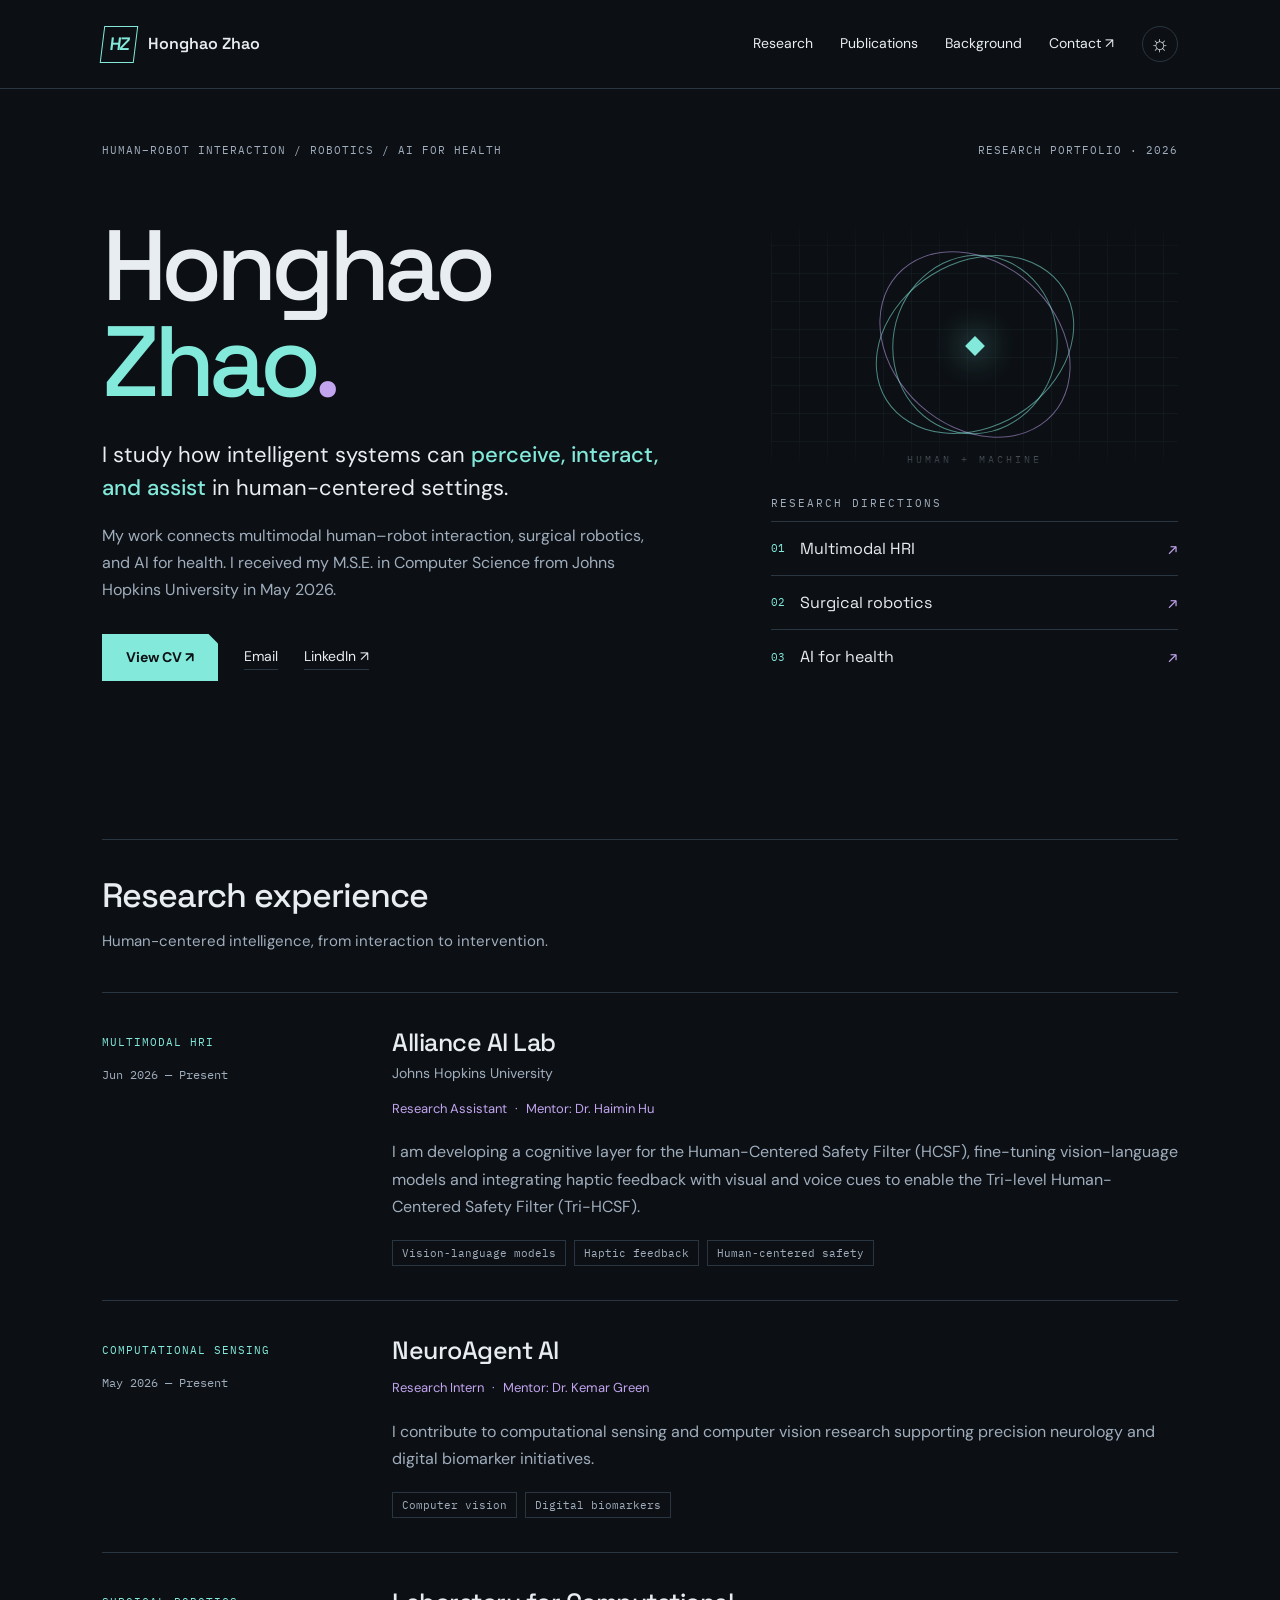
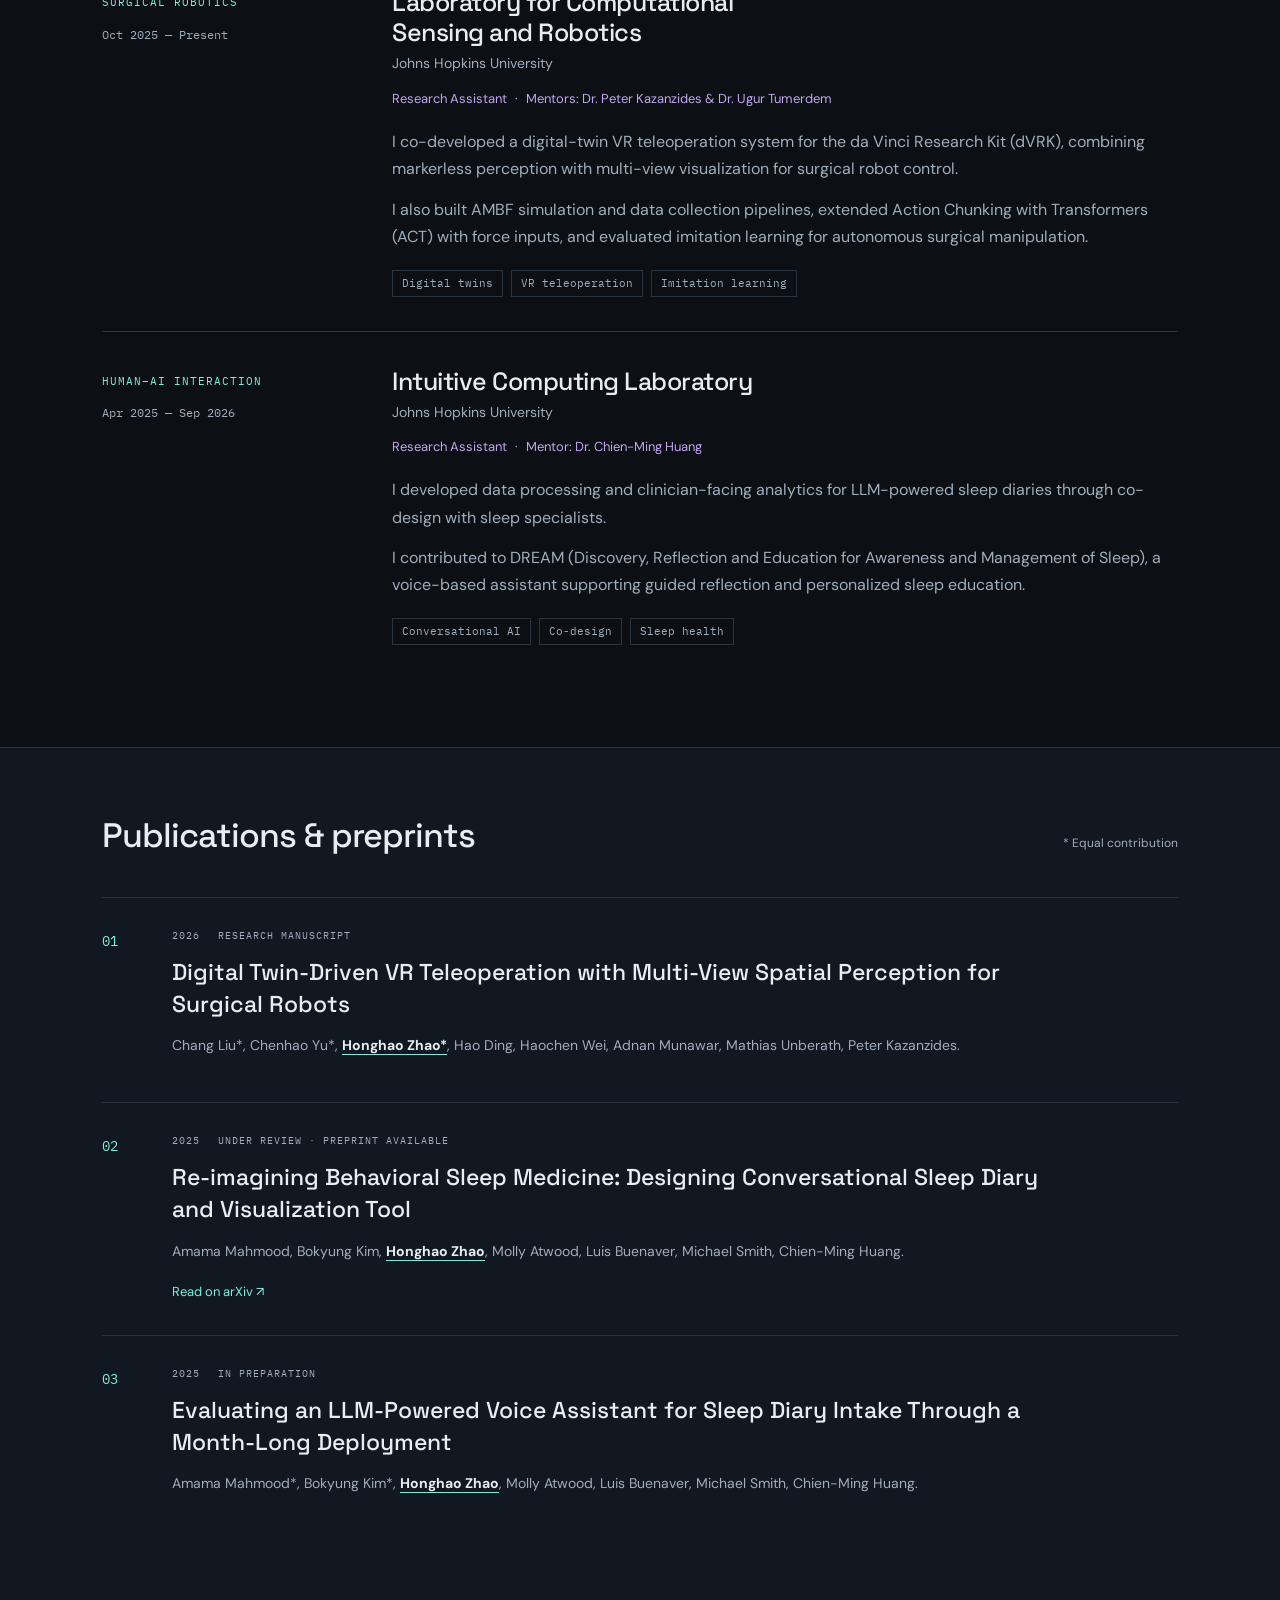
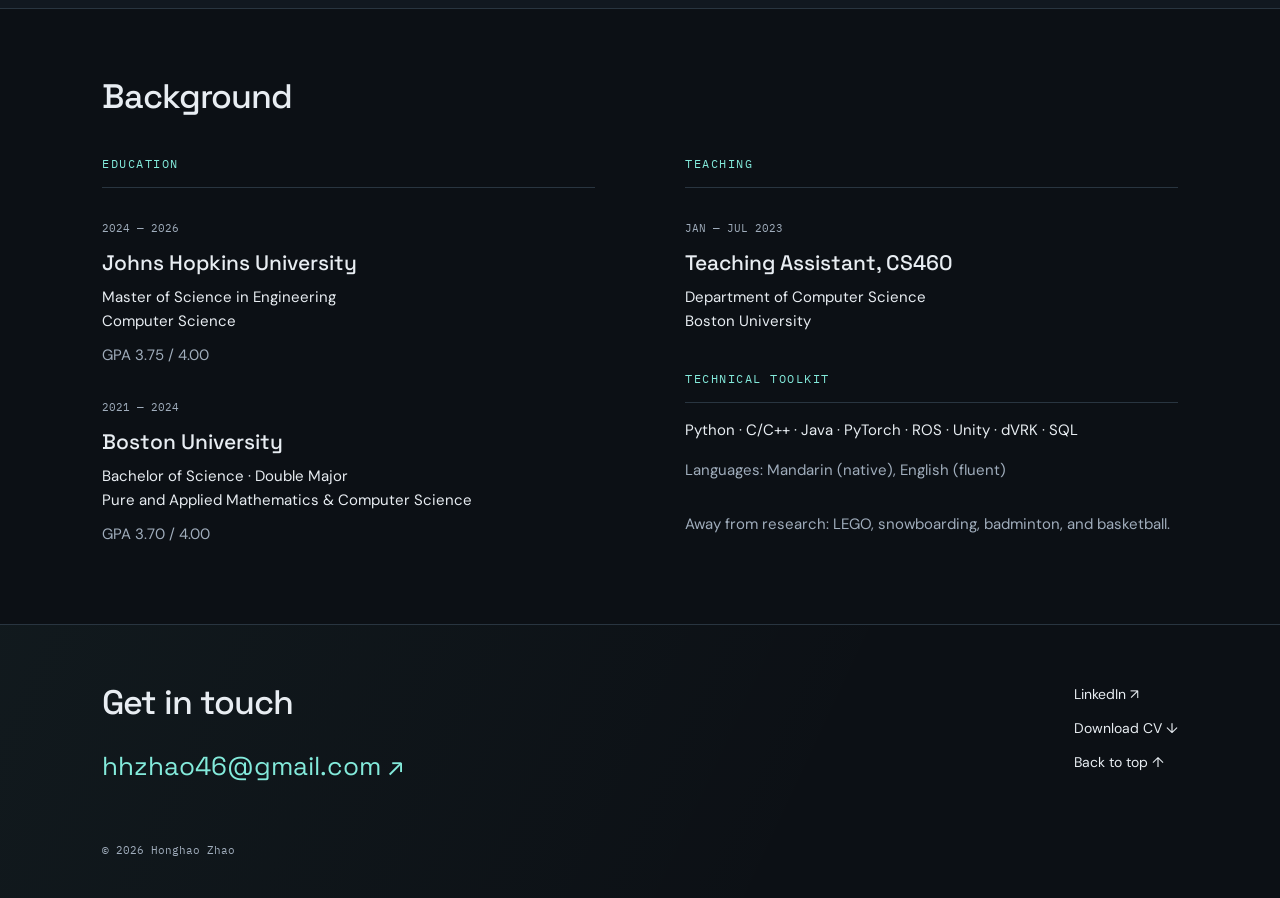
==== index.html @ 19f5a6a3 "Publish Honghao Zhao research website" ====
<!doctype html>
<html lang="en" data-theme="dark">
<head>
<meta charset="utf-8"><meta name="viewport" content="width=device-width,initial-scale=1">
<title>Honghao Zhao | Human–Robot Interaction & Robotics</title>
<meta name="description" content="Honghao Zhao's research in multimodal human–robot interaction, surgical robotics, computational sensing, and AI for health.">
<link rel="icon" type="image/svg+xml" href="data:image/svg+xml,%3Csvg xmlns='http://www.w3.org/2000/svg' viewBox='0 0 40 40'%3E%3Crect width='40' height='40' rx='8' fill='%231d3fd1'/%3E%3Ctext x='20' y='27' text-anchor='middle' font-family='Georgia' font-size='25' fill='white'%3EH%3C/text%3E%3C/svg%3E">
<link rel="stylesheet" href="theme.css">
</head>
<body>
<a class="skip" href="#main">Skip to content</a>
<header><div class="nav wrap"><a class="brand" href="#home" aria-label="Honghao Zhao home"><span class="brand-mark">HZ</span> Honghao Zhao</a><nav aria-label="Main navigation"><a href="#research">Research</a><a href="#publications">Publications</a><a href="#background">Background</a><a href="mailto:hhzhao46@gmail.com">Contact <span aria-hidden="true">↗</span></a></nav><button id="theme-toggle" aria-label="Switch to light mode" title="Switch to light mode">☼</button></div></header>
<main id="main">
<section class="hero wrap" id="home">
<div class="hero-top"><p class="eyebrow">HUMAN–ROBOT INTERACTION / ROBOTICS / AI FOR HEALTH</p><span class="edition">RESEARCH PORTFOLIO · 2026</span></div>
<div class="hero-grid"><div><h1>Honghao<span class="surname">Zhao<span class="name-dot">.</span></span></h1><p class="intro">I study how intelligent systems can <strong>perceive, interact, and assist</strong> in human-centered settings.</p><p class="bio">My work connects multimodal human–robot interaction, surgical robotics, and AI for health. I received my M.S.E. in Computer Science from Johns Hopkins University in May 2026.</p><div class="actions"><a class="button" href="Honghao-Zhao-CV.pdf" target="_blank" rel="noopener">View CV <span aria-hidden="true">↗</span></a><a class="text-link" href="mailto:hhzhao46@gmail.com">Email</a><a class="text-link" href="https://www.linkedin.com/in/honghao-zhao-b22113363" target="_blank" rel="noopener">LinkedIn <span aria-hidden="true">↗</span></a></div></div>
<aside class="focus-panel" aria-label="Research directions"><div class="orbit-art" aria-hidden="true"><div class="orbit orbit-one"></div><div class="orbit orbit-two"></div><div class="orbit orbit-three"></div><span class="orbit-core"></span><span class="orbit-label">HUMAN + MACHINE</span></div><p class="focus-label">RESEARCH DIRECTIONS</p><a href="#alliance"><span>01</span>Multimodal HRI <b>↗</b></a><a href="#lcsr"><span>02</span>Surgical robotics <b>↗</b></a><a href="#health"><span>03</span>AI for health <b>↗</b></a></aside></div>

</section>
<section class="section research wrap" id="research"><div class="section-heading"><h2>Research experience</h2><p class="section-comment">Human-centered intelligence, from interaction to intervention.</p></div>
<article class="research-row" id="alliance"><div class="meta"><span class="field">MULTIMODAL HRI</span><p>Jun 2026 — Present</p></div><div class="research-body"><h3>Alliance AI Lab</h3><p class="affiliation">Johns Hopkins University</p><p class="role">Research Assistant <span>·</span> Mentor: Dr. Haimin Hu</p><p>I am developing a cognitive layer for the Human-Centered Safety Filter (HCSF), fine-tuning vision-language models and integrating haptic feedback with visual and voice cues to enable the Tri-level Human-Centered Safety Filter (Tri-HCSF).</p><div class="tags"><span>Vision-language models</span><span>Haptic feedback</span><span>Human-centered safety</span></div></div></article>
<article class="research-row" id="health"><div class="meta"><span class="field">COMPUTATIONAL SENSING</span><p>May 2026 — Present</p></div><div class="research-body"><h3>NeuroAgent AI</h3><p class="role">Research Intern <span>·</span> Mentor: Dr. Kemar Green</p><p>I contribute to computational sensing and computer vision research supporting precision neurology and digital biomarker initiatives.</p><div class="tags"><span>Computer vision</span><span>Digital biomarkers</span></div></div></article>
<article class="research-row" id="lcsr"><div class="meta"><span class="field">SURGICAL ROBOTICS</span><p>Oct 2025 — Present</p></div><div class="research-body"><h3>Laboratory for Computational<br class="desktop"> Sensing and Robotics</h3><p class="affiliation">Johns Hopkins University</p><p class="role">Research Assistant <span>·</span> Mentors: Dr. Peter Kazanzides & Dr. Ugur Tumerdem</p><p>I co-developed a digital-twin VR teleoperation system for the da Vinci Research Kit (dVRK), combining markerless perception with multi-view visualization for surgical robot control.</p><p>I also built AMBF simulation and data collection pipelines, extended Action Chunking with Transformers (ACT) with force inputs, and evaluated imitation learning for autonomous surgical manipulation.</p><div class="tags"><span>Digital twins</span><span>VR teleoperation</span><span>Imitation learning</span></div></div></article>
<article class="research-row"><div class="meta"><span class="field">HUMAN–AI INTERACTION</span><p>Apr 2025 — Sep 2026</p></div><div class="research-body"><h3>Intuitive Computing Laboratory</h3><p class="affiliation">Johns Hopkins University</p><p class="role">Research Assistant <span>·</span> Mentor: Dr. Chien-Ming Huang</p><p>I developed data processing and clinician-facing analytics for LLM-powered sleep diaries through co-design with sleep specialists.</p><p>I contributed to DREAM (Discovery, Reflection and Education for Awareness and Management of Sleep), a voice-based assistant supporting guided reflection and personalized sleep education.</p><div class="tags"><span>Conversational AI</span><span>Co-design</span><span>Sleep health</span></div></div></article>
</section>
<section class="publications-band" id="publications"><div class="wrap section"><div class="pub-heading"><div><h2>Publications & preprints</h2></div><p class="equal">* Equal contribution</p></div>
<article class="paper"><span class="paper-no">01</span><div><div class="paper-meta"><span>2026</span><span>RESEARCH MANUSCRIPT</span></div><h3>Digital Twin-Driven VR Teleoperation with Multi-View Spatial Perception for Surgical Robots</h3><p>Chang Liu*, Chenhao Yu*, <strong>Honghao Zhao*</strong>, Hao Ding, Haochen Wei, Adnan Munawar, Mathias Unberath, Peter Kazanzides.</p></div></article>
<article class="paper"><span class="paper-no">02</span><div><div class="paper-meta"><span>2025</span><span>UNDER REVIEW · PREPRINT AVAILABLE</span></div><h3>Re-imagining Behavioral Sleep Medicine: Designing Conversational Sleep Diary and Visualization Tool</h3><p>Amama Mahmood, Bokyung Kim, <strong>Honghao Zhao</strong>, Molly Atwood, Luis Buenaver, Michael Smith, Chien-Ming Huang.</p><a class="paper-link" href="https://arxiv.org/abs/2509.15378" target="_blank" rel="noopener">Read on arXiv <span aria-hidden="true">↗</span></a></div></article>
<article class="paper"><span class="paper-no">03</span><div><div class="paper-meta"><span>2025</span><span>IN PREPARATION</span></div><h3>Evaluating an LLM-Powered Voice Assistant for Sleep Diary Intake Through a Month-Long Deployment</h3><p>Amama Mahmood*, Bokyung Kim*, <strong>Honghao Zhao</strong>, Molly Atwood, Luis Buenaver, Michael Smith, Chien-Ming Huang.</p></div></article>
</div></section>
<section class="wrap section background" id="background"><div><h2>Background</h2></div><div class="background-grid"><div><h3 class="small-heading">Education</h3><article class="education"><span class="date">2024 — 2026</span><h4>Johns Hopkins University</h4><p>Master of Science in Engineering<br>Computer Science</p><p class="muted">GPA 3.75 / 4.00</p></article><article class="education"><span class="date">2021 — 2024</span><h4>Boston University</h4><p>Bachelor of Science · Double Major<br>Pure and Applied Mathematics & Computer Science</p><p class="muted">GPA 3.70 / 4.00</p></article></div><div><h3 class="small-heading">Teaching</h3><article class="education"><span class="date">JAN — JUL 2023</span><h4>Teaching Assistant, CS460</h4><p>Department of Computer Science<br>Boston University</p></article><h3 class="small-heading skills-title">Technical toolkit</h3><p>Python · C/C++ · Java · PyTorch · ROS · Unity · dVRK · SQL</p><p class="muted">Languages: Mandarin (native), English (fluent)</p><p class="interests">Away from research: LEGO, snowboarding, badminton, and basketball.</p></div></div></section>
<footer><div class="wrap footer-inner"><div><h2>Get in touch</h2><a class="email" href="mailto:hhzhao46@gmail.com">hhzhao46@gmail.com <span aria-hidden="true">↗</span></a></div><div class="footer-links"><a href="https://www.linkedin.com/in/honghao-zhao-b22113363" target="_blank" rel="noopener">LinkedIn ↗</a><a href="Honghao-Zhao-CV.pdf" download>Download CV ↓</a><a href="#home">Back to top ↑</a></div><p class="copyright">© 2026 Honghao Zhao</p></div></footer>
</main>
<script src="app.js"></script></body></html>
---- theme.css ----
@import url('https://fonts.googleapis.com/css2?family=DM+Sans:wght@400;500;600;700&family=Space+Grotesk:wght@400;500;600&family=IBM+Plex+Mono:wght@400;500&display=swap');
:root{color-scheme:dark;--bg:#0c1015;--panel:#111820;--text:#e8edf2;--muted:#a0adbc;--line:#293540;--accent:#83eadb;--violet:#c2a4ef;--wash:rgba(131,234,219,.045)}html[data-theme=light]{color-scheme:light;--bg:#f4f6f6;--panel:#eaf0f0;--text:#172b35;--muted:#516573;--line:#c5d3d7;--accent:#006f63;--violet:#7950a6;--wash:rgba(0,111,99,.045)}*{box-sizing:border-box}html{scroll-behavior:smooth;scroll-padding-top:100px}body{margin:0;background:var(--bg);color:var(--text);font:16px/1.7 'DM Sans',sans-serif}a{color:inherit;text-decoration:none}a:hover{color:var(--accent)}a:focus-visible,button:focus-visible{outline:2px solid var(--accent);outline-offset:6px}::selection{background:var(--accent);color:var(--bg)}.wrap{max-width:1160px;margin:auto;padding-left:42px;padding-right:42px}.skip{position:absolute;top:-80px;left:20px;background:var(--panel);padding:10px;z-index:10}.skip:focus{top:10px}header{border-bottom:1px solid var(--line)}.nav{min-height:88px;display:flex;align-items:center;gap:28px}.brand{font-family:'Space Grotesk',sans-serif;font-weight:600;display:flex;align-items:center;gap:12px;white-space:nowrap}.brand-mark{border:1px solid var(--accent);color:var(--accent);padding:2px 7px;letter-spacing:-2px;font-size:18px;transform:skew(-7deg)}nav{display:flex;gap:27px;margin-left:auto;font-size:14px}#theme-toggle{background:none;border:1px solid var(--line);color:var(--text);border-radius:50%;width:36px;height:36px;font-size:22px;cursor:pointer;flex-shrink:0}.hero{padding-top:42px;padding-bottom:88px}.hero-top{display:flex;align-items:center;justify-content:space-between;gap:24px;font:11px/1.6 'IBM Plex Mono',monospace;letter-spacing:1px;color:var(--muted)}.eyebrow{max-width:430px}.edition{white-space:nowrap}.hero-grid{display:grid;grid-template-columns:1.45fr 1fr;gap:80px;align-items:center;margin-top:46px}h1,h2,h3,h4{font-family:'Space Grotesk',sans-serif;line-height:1.2;margin:0;font-weight:500}h1{font-size:clamp(66px,7.8vw,104px);letter-spacing:-6px;line-height:.96}.surname{display:block;color:var(--accent)}.name-dot{color:var(--violet)}.intro{font-size:22px;line-height:1.5;margin:28px 0 18px;max-width:570px}.intro strong{font-weight:500;color:var(--accent)}.bio{color:var(--muted);max-width:570px;margin:0}.actions{display:flex;align-items:center;gap:26px;margin-top:30px;font-size:14px}.button{background:var(--accent);color:var(--bg);font-weight:700;padding:12px 24px;clip-path:polygon(0 0,calc(100% - 10px) 0,100% 10px,100% 100%,0 100%)}.button:hover{background:var(--text);color:var(--bg)}.text-link{border-bottom:1px solid var(--line)}.focus-panel{min-width:0}.orbit-art{height:255px;position:relative;overflow:hidden;background:linear-gradient(var(--wash) 1px,transparent 1px),linear-gradient(90deg,var(--wash) 1px,transparent 1px);background-size:28px 28px;mask-image:linear-gradient(transparent,#000 15%,#000 85%,transparent)}.orbit{position:absolute;top:45px;left:calc(50% - 105px);width:210px;height:165px;border:1px solid var(--accent);border-radius:50%;opacity:.55}.orbit-one{transform:rotate(-32deg)}.orbit-two{transform:rotate(42deg);border-color:var(--violet)}.orbit-three{transform:rotate(100deg);width:180px;left:calc(50% - 90px)}.orbit-core{position:absolute;top:122px;left:calc(50% - 7px);width:14px;height:14px;background:var(--accent);box-shadow:0 0 32px var(--accent);transform:rotate(45deg)}.orbit-label{position:absolute;bottom:6px;left:0;right:0;text-align:center;font:10px 'IBM Plex Mono',monospace;letter-spacing:3px;color:var(--muted)}.focus-label{font:11px 'IBM Plex Mono',monospace;color:var(--muted);letter-spacing:2px;margin-top:24px}.focus-panel>a{display:flex;align-items:center;gap:15px;border-top:1px solid var(--line);padding:13px 0;font-family:'Space Grotesk',sans-serif}.focus-panel>a span{font:11px 'IBM Plex Mono',monospace;color:var(--accent)}.focus-panel>a b{margin-left:auto;font-weight:400;color:var(--violet)}.section{padding-top:68px;padding-bottom:68px}.section-heading{border-top:1px solid var(--line);padding-top:36px;margin-bottom:38px}h2{font-size:34px;letter-spacing:-1px}.section-comment{color:var(--muted);font-size:15px;margin-top:12px}.research-row{display:grid;grid-template-columns:235px 1fr;gap:55px;padding:34px 0;border-top:1px solid var(--line)}.meta{font:12px/1.7 'IBM Plex Mono',monospace;color:var(--muted);padding-top:5px}.field{color:var(--accent);font-size:11px;letter-spacing:1px}.meta p{margin-top:12px}.research-body h3{font-size:25px;letter-spacing:-.5px}.research-body p{margin:13px 0;color:var(--muted)}.research-body .affiliation{margin:5px 0;font-size:14px}.research-body .role{font-size:13px;color:var(--violet);margin:12px 0 18px}.role span{padding:0 5px}.tags{display:flex;flex-wrap:wrap;gap:8px;margin-top:20px}.tags span{font:11px/1.5 'IBM Plex Mono',monospace;padding:4px 9px;border:1px solid var(--line);color:var(--muted)}.publications-band{background:var(--panel);border-top:1px solid var(--line);border-bottom:1px solid var(--line)}.pub-heading{display:flex;align-items:baseline;justify-content:space-between;gap:25px;margin-bottom:32px}.equal{font-size:12px;color:var(--muted);white-space:nowrap}.paper{display:grid;grid-template-columns:45px 1fr;gap:25px;padding:30px 0;border-top:1px solid var(--line)}.paper-no{font:14px 'IBM Plex Mono',monospace;color:var(--accent);padding-top:4px}.paper-meta{display:flex;gap:18px;font:10px/1.6 'IBM Plex Mono',monospace;letter-spacing:1px;color:var(--muted);margin-bottom:12px}.paper h3{font-size:23px;max-width:890px;line-height:1.4}.paper p{font-size:14px;color:var(--muted);margin:14px 0}.paper strong{color:var(--text);font-weight:700;text-decoration:underline;text-decoration-color:var(--accent);text-underline-offset:4px}.paper-link{color:var(--accent);font-size:13px}.background-grid{display:grid;grid-template-columns:1fr 1fr;gap:90px;margin-top:38px}.small-heading{font:12px 'IBM Plex Mono',monospace;text-transform:uppercase;letter-spacing:1.5px;color:var(--accent);border-bottom:1px solid var(--line);padding-bottom:16px}.education{margin-top:25px}.date{font:11px 'IBM Plex Mono',monospace;color:var(--muted)}h4{font-size:21px;margin-top:10px}.education p{font-size:15px;line-height:1.6;margin:10px 0}.muted,.interests{color:var(--muted)}.skills-title{margin-top:38px}.background-grid>div>p{font-size:15px}.interests{margin-top:28px}footer{border-top:1px solid var(--line);background:linear-gradient(115deg,var(--wash),transparent 65%)}.footer-inner{padding-top:58px;padding-bottom:30px;display:grid;grid-template-columns:1fr auto;gap:30px}.email{display:inline-block;color:var(--accent);font-family:'Space Grotesk',sans-serif;font-size:26px;margin-top:20px}.footer-links{display:flex;flex-direction:column;gap:10px;font-size:14px}.copyright{grid-column:1/-1;font:11px 'IBM Plex Mono',monospace;color:var(--muted);margin-top:25px}
@media(max-width:850px){.wrap{padding-left:28px;padding-right:28px}.nav{gap:18px}nav{gap:18px}.brand{font-size:14px}.hero-grid{gap:35px}.edition{display:none}.research-row{grid-template-columns:180px 1fr;gap:30px}.background-grid{gap:40px}h1{letter-spacing:-4px}}
@media(max-width:620px){.wrap{padding-left:22px;padding-right:22px}.nav{flex-wrap:wrap;padding-top:19px;padding-bottom:16px;gap:15px}.brand{font-size:16px}nav{order:3;width:100%;margin:0;justify-content:space-between;gap:8px;font-size:13px}#theme-toggle{margin-left:auto}.hero{padding-top:22px;padding-bottom:45px}.hero-top{font-size:9px;letter-spacing:.6px}.hero-grid{grid-template-columns:1fr;margin-top:28px;gap:38px}h1{font-size:78px}.intro{font-size:20px}.bio{font-size:15px}.focus-panel{border-left:2px solid var(--violet);padding-left:20px}.orbit-art{display:none}.focus-label{margin-top:0}.section{padding-top:40px;padding-bottom:40px}h2{font-size:29px}.section-heading{padding-top:28px;margin-bottom:26px}.research-row{grid-template-columns:1fr;gap:10px;padding:27px 0}.meta{display:flex;flex-wrap:wrap;gap:8px 18px;align-items:center}.meta p{margin:0;font-size:11px}.research-body h3{font-size:23px}.desktop{display:none}.research-body .role{font-size:12px}.pub-heading{display:block;margin-bottom:22px}.equal{margin-bottom:0}.paper{grid-template-columns:25px 1fr;gap:12px}.paper-meta{font-size:9px;gap:10px;flex-wrap:wrap}.paper h3{font-size:20px}.background-grid{grid-template-columns:1fr;gap:35px}.footer-inner{grid-template-columns:1fr;padding-top:38px}.email{font-size:23px}.footer-links{flex-direction:row;flex-wrap:wrap;gap:20px}.copyright{margin-top:0}.actions{gap:22px}}
@media(prefers-reduced-motion:reduce){html{scroll-behavior:auto}}
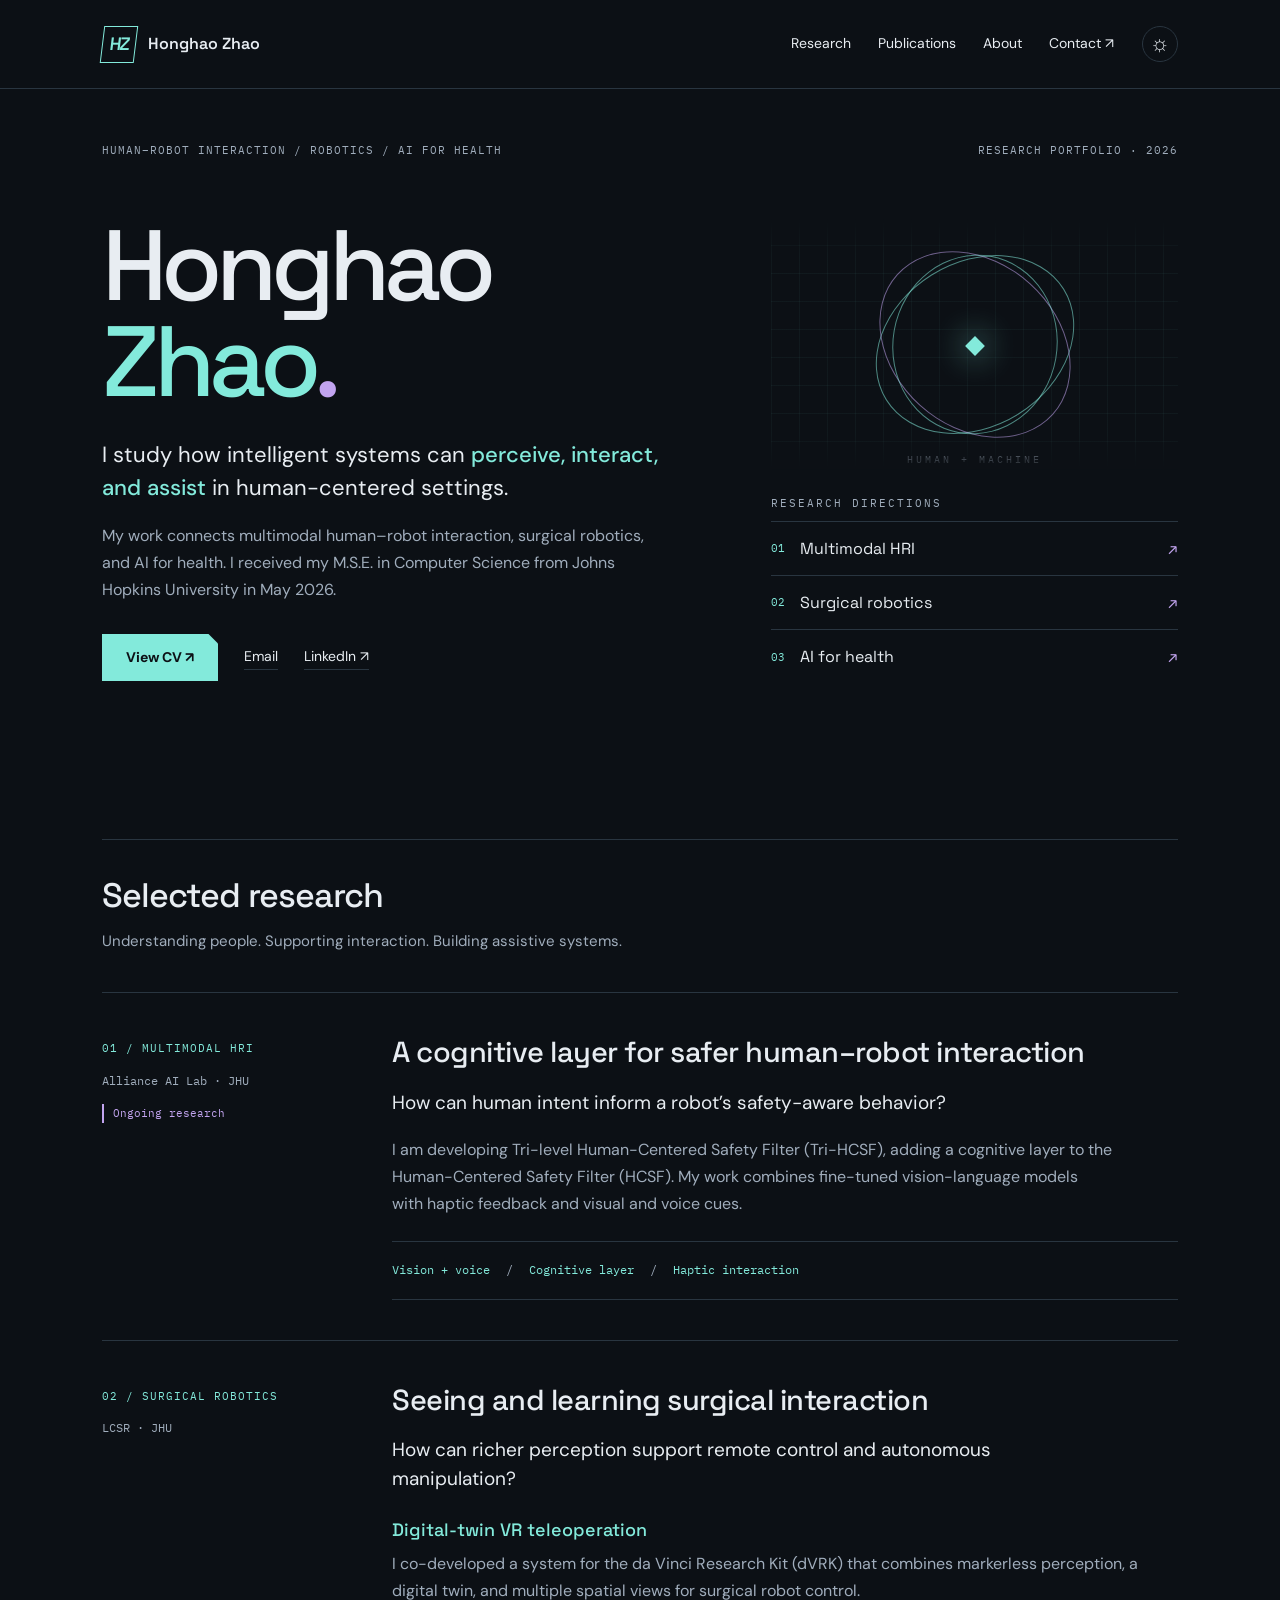
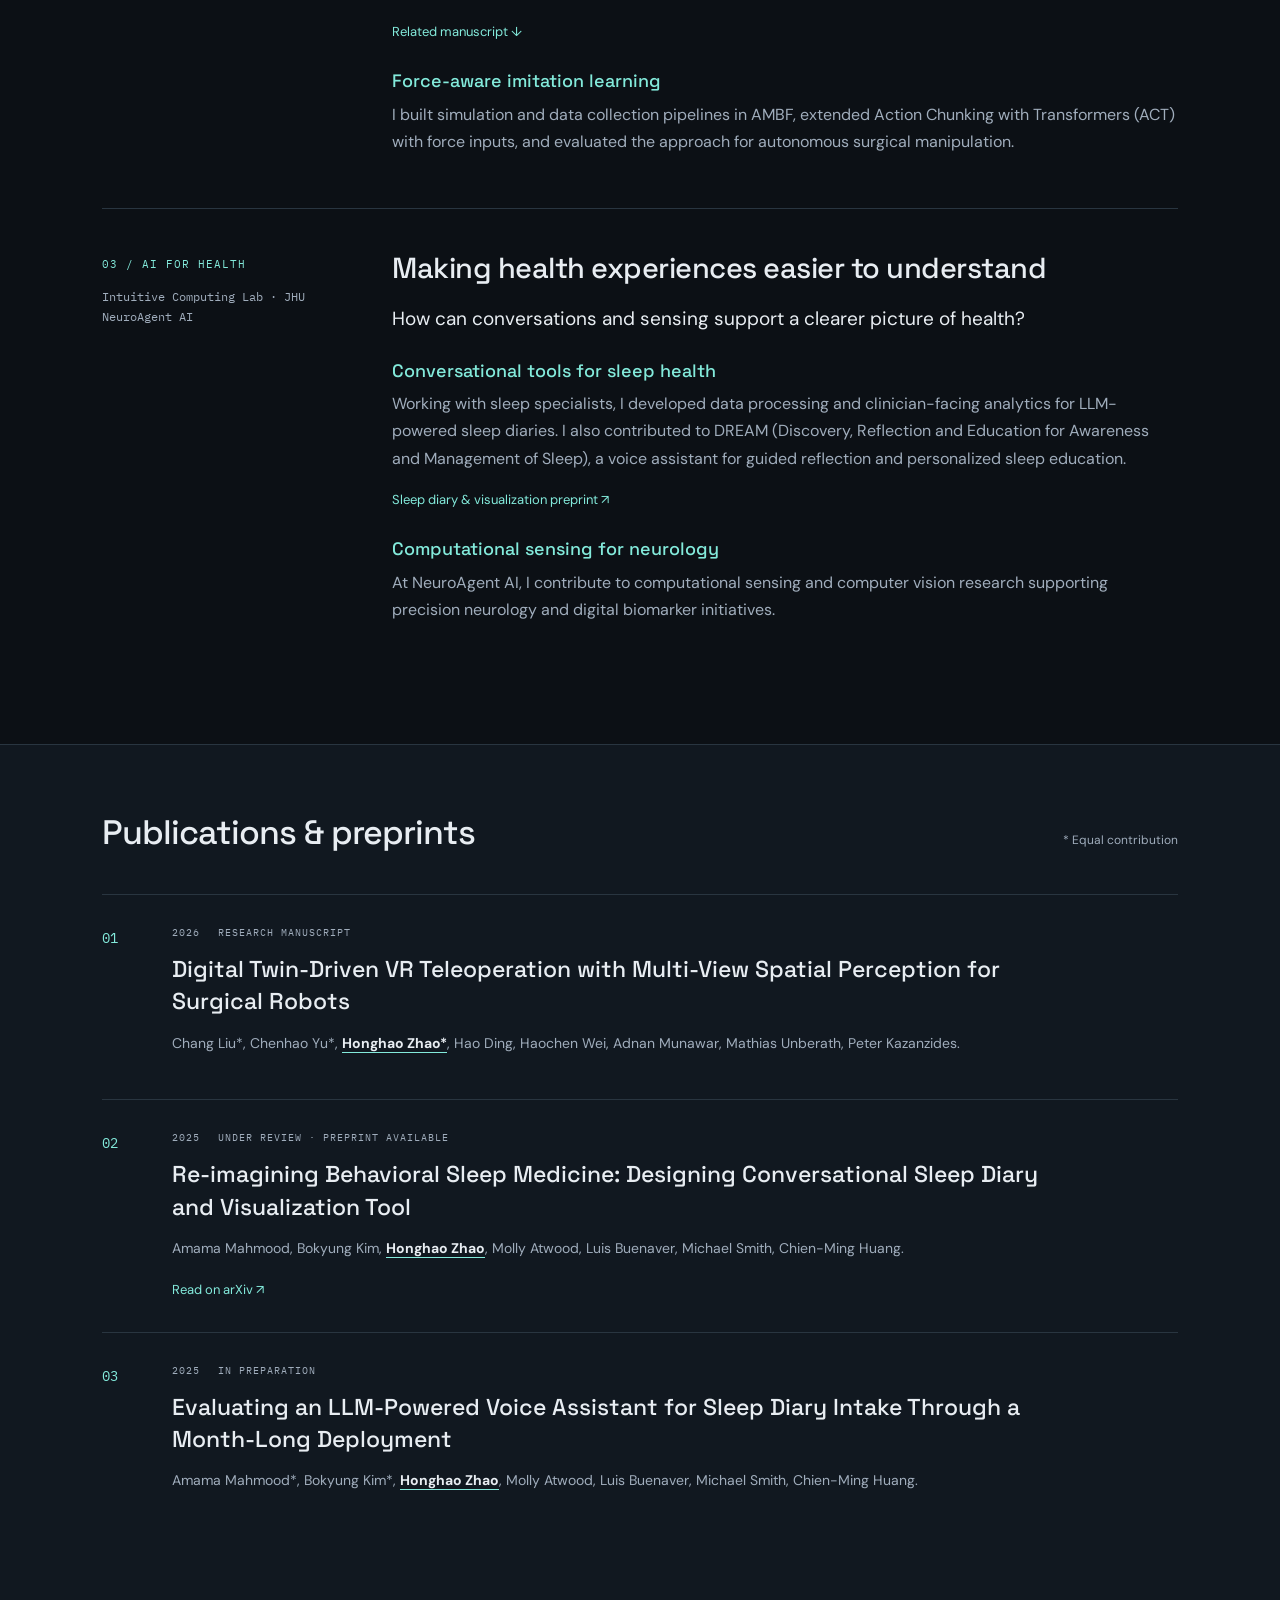
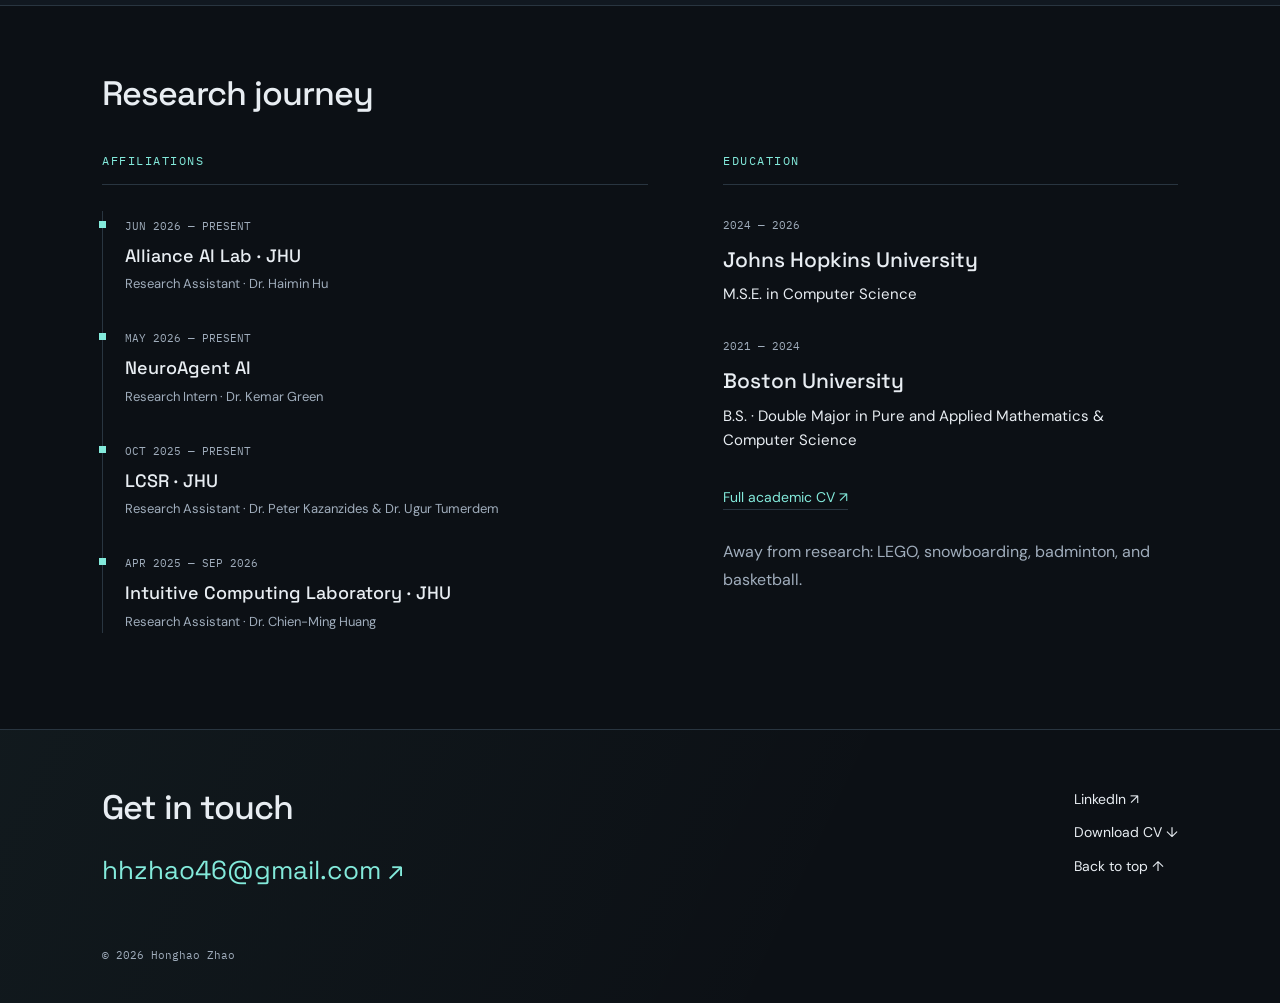
==== commit 7673f206: "Refocus portfolio on research questions and selected work" ====
--- a/index.html
+++ b/index.html
@@ -5,11 +5,11 @@
 <title>Honghao Zhao | Human–Robot Interaction & Robotics</title>
 <meta name="description" content="Honghao Zhao's research in multimodal human–robot interaction, surgical robotics, computational sensing, and AI for health.">
 <link rel="icon" type="image/svg+xml" href="data:image/svg+xml,%3Csvg xmlns='http://www.w3.org/2000/svg' viewBox='0 0 40 40'%3E%3Crect width='40' height='40' rx='8' fill='%231d3fd1'/%3E%3Ctext x='20' y='27' text-anchor='middle' font-family='Georgia' font-size='25' fill='white'%3EH%3C/text%3E%3C/svg%3E">
-<link rel="stylesheet" href="theme.css">
+<link rel="stylesheet" href="theme.css?v=20260926">
 </head>
 <body>
 <a class="skip" href="#main">Skip to content</a>
-<header><div class="nav wrap"><a class="brand" href="#home" aria-label="Honghao Zhao home"><span class="brand-mark">HZ</span> Honghao Zhao</a><nav aria-label="Main navigation"><a href="#research">Research</a><a href="#publications">Publications</a><a href="#background">Background</a><a href="mailto:hhzhao46@gmail.com">Contact <span aria-hidden="true">↗</span></a></nav><button id="theme-toggle" aria-label="Switch to light mode" title="Switch to light mode">☼</button></div></header>
+<header><div class="nav wrap"><a class="brand" href="#home" aria-label="Honghao Zhao home"><span class="brand-mark">HZ</span> Honghao Zhao</a><nav aria-label="Main navigation"><a href="#research">Research</a><a href="#publications">Publications</a><a href="#background">About</a><a href="mailto:hhzhao46@gmail.com">Contact <span aria-hidden="true">↗</span></a></nav><button id="theme-toggle" aria-label="Switch to light mode" title="Switch to light mode">☼</button></div></header>
 <main id="main">
 <section class="hero wrap" id="home">
 <div class="hero-top"><p class="eyebrow">HUMAN–ROBOT INTERACTION / ROBOTICS / AI FOR HEALTH</p><span class="edition">RESEARCH PORTFOLIO · 2026</span></div>
@@ -17,18 +17,17 @@
 <aside class="focus-panel" aria-label="Research directions"><div class="orbit-art" aria-hidden="true"><div class="orbit orbit-one"></div><div class="orbit orbit-two"></div><div class="orbit orbit-three"></div><span class="orbit-core"></span><span class="orbit-label">HUMAN + MACHINE</span></div><p class="focus-label">RESEARCH DIRECTIONS</p><a href="#alliance"><span>01</span>Multimodal HRI <b>↗</b></a><a href="#lcsr"><span>02</span>Surgical robotics <b>↗</b></a><a href="#health"><span>03</span>AI for health <b>↗</b></a></aside></div>
 
 </section>
-<section class="section research wrap" id="research"><div class="section-heading"><h2>Research experience</h2><p class="section-comment">Human-centered intelligence, from interaction to intervention.</p></div>
-<article class="research-row" id="alliance"><div class="meta"><span class="field">MULTIMODAL HRI</span><p>Jun 2026 — Present</p></div><div class="research-body"><h3>Alliance AI Lab</h3><p class="affiliation">Johns Hopkins University</p><p class="role">Research Assistant <span>·</span> Mentor: Dr. Haimin Hu</p><p>I am developing a cognitive layer for the Human-Centered Safety Filter (HCSF), fine-tuning vision-language models and integrating haptic feedback with visual and voice cues to enable the Tri-level Human-Centered Safety Filter (Tri-HCSF).</p><div class="tags"><span>Vision-language models</span><span>Haptic feedback</span><span>Human-centered safety</span></div></div></article>
-<article class="research-row" id="health"><div class="meta"><span class="field">COMPUTATIONAL SENSING</span><p>May 2026 — Present</p></div><div class="research-body"><h3>NeuroAgent AI</h3><p class="role">Research Intern <span>·</span> Mentor: Dr. Kemar Green</p><p>I contribute to computational sensing and computer vision research supporting precision neurology and digital biomarker initiatives.</p><div class="tags"><span>Computer vision</span><span>Digital biomarkers</span></div></div></article>
-<article class="research-row" id="lcsr"><div class="meta"><span class="field">SURGICAL ROBOTICS</span><p>Oct 2025 — Present</p></div><div class="research-body"><h3>Laboratory for Computational<br class="desktop"> Sensing and Robotics</h3><p class="affiliation">Johns Hopkins University</p><p class="role">Research Assistant <span>·</span> Mentors: Dr. Peter Kazanzides & Dr. Ugur Tumerdem</p><p>I co-developed a digital-twin VR teleoperation system for the da Vinci Research Kit (dVRK), combining markerless perception with multi-view visualization for surgical robot control.</p><p>I also built AMBF simulation and data collection pipelines, extended Action Chunking with Transformers (ACT) with force inputs, and evaluated imitation learning for autonomous surgical manipulation.</p><div class="tags"><span>Digital twins</span><span>VR teleoperation</span><span>Imitation learning</span></div></div></article>
-<article class="research-row"><div class="meta"><span class="field">HUMAN–AI INTERACTION</span><p>Apr 2025 — Sep 2026</p></div><div class="research-body"><h3>Intuitive Computing Laboratory</h3><p class="affiliation">Johns Hopkins University</p><p class="role">Research Assistant <span>·</span> Mentor: Dr. Chien-Ming Huang</p><p>I developed data processing and clinician-facing analytics for LLM-powered sleep diaries through co-design with sleep specialists.</p><p>I contributed to DREAM (Discovery, Reflection and Education for Awareness and Management of Sleep), a voice-based assistant supporting guided reflection and personalized sleep education.</p><div class="tags"><span>Conversational AI</span><span>Co-design</span><span>Sleep health</span></div></div></article>
+<section class="section research wrap" id="research"><div class="section-heading"><h2>Selected research</h2><p class="section-comment">Understanding people. Supporting interaction. Building assistive systems.</p></div>
+<article class="research-row" id="alliance"><div class="meta"><span class="field">01 / MULTIMODAL HRI</span><p>Alliance AI Lab · JHU</p><span class="work-status">Ongoing research</span></div><div class="research-body"><h3>A cognitive layer for safer human–robot interaction</h3><p class="research-question">How can human intent inform a robot’s safety-aware behavior?</p><p>I am developing Tri-level Human-Centered Safety Filter (Tri-HCSF), adding a cognitive layer to the Human-Centered Safety Filter (HCSF). My work combines fine-tuned vision-language models with haptic feedback and visual and voice cues.</p><div class="method-strip" aria-label="Research components"><span>Vision + voice</span><i aria-hidden="true">/</i><span>Cognitive layer</span><i aria-hidden="true">/</i><span>Haptic interaction</span></div></div></article>
+<article class="research-row" id="lcsr"><div class="meta"><span class="field">02 / SURGICAL ROBOTICS</span><p>LCSR · JHU</p></div><div class="research-body"><h3>Seeing and learning surgical interaction</h3><p class="research-question">How can richer perception support remote control and autonomous manipulation?</p><div class="work-detail"><h4>Digital-twin VR teleoperation</h4><p>I co-developed a system for the da Vinci Research Kit (dVRK) that combines markerless perception, a digital twin, and multiple spatial views for surgical robot control.</p><a class="paper-link" href="#paper-digital-twin">Related manuscript <span aria-hidden="true">↓</span></a></div><div class="work-detail"><h4>Force-aware imitation learning</h4><p>I built simulation and data collection pipelines in AMBF, extended Action Chunking with Transformers (ACT) with force inputs, and evaluated the approach for autonomous surgical manipulation.</p></div></div></article>
+<article class="research-row" id="health"><div class="meta"><span class="field">03 / AI FOR HEALTH</span><p>Intuitive Computing Lab · JHU<br>NeuroAgent AI</p></div><div class="research-body"><h3>Making health experiences easier to understand</h3><p class="research-question">How can conversations and sensing support a clearer picture of health?</p><div class="work-detail"><h4>Conversational tools for sleep health</h4><p>Working with sleep specialists, I developed data processing and clinician-facing analytics for LLM-powered sleep diaries. I also contributed to DREAM (Discovery, Reflection and Education for Awareness and Management of Sleep), a voice assistant for guided reflection and personalized sleep education.</p><a class="paper-link" href="https://arxiv.org/abs/2509.15378" target="_blank" rel="noopener">Sleep diary & visualization preprint <span aria-hidden="true">↗</span></a></div><div class="work-detail"><h4>Computational sensing for neurology</h4><p>At NeuroAgent AI, I contribute to computational sensing and computer vision research supporting precision neurology and digital biomarker initiatives.</p></div></div></article>
 </section>
 <section class="publications-band" id="publications"><div class="wrap section"><div class="pub-heading"><div><h2>Publications & preprints</h2></div><p class="equal">* Equal contribution</p></div>
-<article class="paper"><span class="paper-no">01</span><div><div class="paper-meta"><span>2026</span><span>RESEARCH MANUSCRIPT</span></div><h3>Digital Twin-Driven VR Teleoperation with Multi-View Spatial Perception for Surgical Robots</h3><p>Chang Liu*, Chenhao Yu*, <strong>Honghao Zhao*</strong>, Hao Ding, Haochen Wei, Adnan Munawar, Mathias Unberath, Peter Kazanzides.</p></div></article>
+<article class="paper" id="paper-digital-twin"><span class="paper-no">01</span><div><div class="paper-meta"><span>2026</span><span>RESEARCH MANUSCRIPT</span></div><h3>Digital Twin-Driven VR Teleoperation with Multi-View Spatial Perception for Surgical Robots</h3><p>Chang Liu*, Chenhao Yu*, <strong>Honghao Zhao*</strong>, Hao Ding, Haochen Wei, Adnan Munawar, Mathias Unberath, Peter Kazanzides.</p></div></article>
 <article class="paper"><span class="paper-no">02</span><div><div class="paper-meta"><span>2025</span><span>UNDER REVIEW · PREPRINT AVAILABLE</span></div><h3>Re-imagining Behavioral Sleep Medicine: Designing Conversational Sleep Diary and Visualization Tool</h3><p>Amama Mahmood, Bokyung Kim, <strong>Honghao Zhao</strong>, Molly Atwood, Luis Buenaver, Michael Smith, Chien-Ming Huang.</p><a class="paper-link" href="https://arxiv.org/abs/2509.15378" target="_blank" rel="noopener">Read on arXiv <span aria-hidden="true">↗</span></a></div></article>
 <article class="paper"><span class="paper-no">03</span><div><div class="paper-meta"><span>2025</span><span>IN PREPARATION</span></div><h3>Evaluating an LLM-Powered Voice Assistant for Sleep Diary Intake Through a Month-Long Deployment</h3><p>Amama Mahmood*, Bokyung Kim*, <strong>Honghao Zhao</strong>, Molly Atwood, Luis Buenaver, Michael Smith, Chien-Ming Huang.</p></div></article>
 </div></section>
-<section class="wrap section background" id="background"><div><h2>Background</h2></div><div class="background-grid"><div><h3 class="small-heading">Education</h3><article class="education"><span class="date">2024 — 2026</span><h4>Johns Hopkins University</h4><p>Master of Science in Engineering<br>Computer Science</p><p class="muted">GPA 3.75 / 4.00</p></article><article class="education"><span class="date">2021 — 2024</span><h4>Boston University</h4><p>Bachelor of Science · Double Major<br>Pure and Applied Mathematics & Computer Science</p><p class="muted">GPA 3.70 / 4.00</p></article></div><div><h3 class="small-heading">Teaching</h3><article class="education"><span class="date">JAN — JUL 2023</span><h4>Teaching Assistant, CS460</h4><p>Department of Computer Science<br>Boston University</p></article><h3 class="small-heading skills-title">Technical toolkit</h3><p>Python · C/C++ · Java · PyTorch · ROS · Unity · dVRK · SQL</p><p class="muted">Languages: Mandarin (native), English (fluent)</p><p class="interests">Away from research: LEGO, snowboarding, badminton, and basketball.</p></div></div></section>
+<section class="wrap section background" id="background"><h2>Research journey</h2><div class="journey-grid"><div><h3 class="small-heading">Affiliations</h3><ol class="timeline"><li><span class="date">JUN 2026 — PRESENT</span><h4>Alliance AI Lab · JHU</h4><p>Research Assistant · Dr. Haimin Hu</p></li><li><span class="date">MAY 2026 — PRESENT</span><h4>NeuroAgent AI</h4><p>Research Intern · Dr. Kemar Green</p></li><li><span class="date">OCT 2025 — PRESENT</span><h4>LCSR · JHU</h4><p>Research Assistant · Dr. Peter Kazanzides & Dr. Ugur Tumerdem</p></li><li><span class="date">APR 2025 — SEP 2026</span><h4>Intuitive Computing Laboratory · JHU</h4><p>Research Assistant · Dr. Chien-Ming Huang</p></li></ol></div><div><h3 class="small-heading">Education</h3><article class="education"><span class="date">2024 — 2026</span><h4>Johns Hopkins University</h4><p>M.S.E. in Computer Science</p></article><article class="education"><span class="date">2021 — 2024</span><h4>Boston University</h4><p>B.S. · Double Major in Pure and Applied Mathematics & Computer Science</p></article><a class="cv-detail-link" href="Honghao-Zhao-CV.pdf" target="_blank" rel="noopener">Full academic CV <span aria-hidden="true">↗</span></a><p class="interests">Away from research: LEGO, snowboarding, badminton, and basketball.</p></div></div></section>
 <footer><div class="wrap footer-inner"><div><h2>Get in touch</h2><a class="email" href="mailto:hhzhao46@gmail.com">hhzhao46@gmail.com <span aria-hidden="true">↗</span></a></div><div class="footer-links"><a href="https://www.linkedin.com/in/honghao-zhao-b22113363" target="_blank" rel="noopener">LinkedIn ↗</a><a href="Honghao-Zhao-CV.pdf" download>Download CV ↓</a><a href="#home">Back to top ↑</a></div><p class="copyright">© 2026 Honghao Zhao</p></div></footer>
 </main>
 <script src="app.js"></script></body></html>
--- a/theme.css
+++ b/theme.css
@@ -1,5 +1,8 @@
-@import url('https://fonts.googleapis.com/css2?family=DM+Sans:wght@400;500;600;700&family=Space+Grotesk:wght@400;500;600&family=IBM+Plex+Mono:wght@400;500&display=swap');
-:root{color-scheme:dark;--bg:#0c1015;--panel:#111820;--text:#e8edf2;--muted:#a0adbc;--line:#293540;--accent:#83eadb;--violet:#c2a4ef;--wash:rgba(131,234,219,.045)}html[data-theme=light]{color-scheme:light;--bg:#f4f6f6;--panel:#eaf0f0;--text:#172b35;--muted:#516573;--line:#c5d3d7;--accent:#006f63;--violet:#7950a6;--wash:rgba(0,111,99,.045)}*{box-sizing:border-box}html{scroll-behavior:smooth;scroll-padding-top:100px}body{margin:0;background:var(--bg);color:var(--text);font:16px/1.7 'DM Sans',sans-serif}a{color:inherit;text-decoration:none}a:hover{color:var(--accent)}a:focus-visible,button:focus-visible{outline:2px solid var(--accent);outline-offset:6px}::selection{background:var(--accent);color:var(--bg)}.wrap{max-width:1160px;margin:auto;padding-left:42px;padding-right:42px}.skip{position:absolute;top:-80px;left:20px;background:var(--panel);padding:10px;z-index:10}.skip:focus{top:10px}header{border-bottom:1px solid var(--line)}.nav{min-height:88px;display:flex;align-items:center;gap:28px}.brand{font-family:'Space Grotesk',sans-serif;font-weight:600;display:flex;align-items:center;gap:12px;white-space:nowrap}.brand-mark{border:1px solid var(--accent);color:var(--accent);padding:2px 7px;letter-spacing:-2px;font-size:18px;transform:skew(-7deg)}nav{display:flex;gap:27px;margin-left:auto;font-size:14px}#theme-toggle{background:none;border:1px solid var(--line);color:var(--text);border-radius:50%;width:36px;height:36px;font-size:22px;cursor:pointer;flex-shrink:0}.hero{padding-top:42px;padding-bottom:88px}.hero-top{display:flex;align-items:center;justify-content:space-between;gap:24px;font:11px/1.6 'IBM Plex Mono',monospace;letter-spacing:1px;color:var(--muted)}.eyebrow{max-width:430px}.edition{white-space:nowrap}.hero-grid{display:grid;grid-template-columns:1.45fr 1fr;gap:80px;align-items:center;margin-top:46px}h1,h2,h3,h4{font-family:'Space Grotesk',sans-serif;line-height:1.2;margin:0;font-weight:500}h1{font-size:clamp(66px,7.8vw,104px);letter-spacing:-6px;line-height:.96}.surname{display:block;color:var(--accent)}.name-dot{color:var(--violet)}.intro{font-size:22px;line-height:1.5;margin:28px 0 18px;max-width:570px}.intro strong{font-weight:500;color:var(--accent)}.bio{color:var(--muted);max-width:570px;margin:0}.actions{display:flex;align-items:center;gap:26px;margin-top:30px;font-size:14px}.button{background:var(--accent);color:var(--bg);font-weight:700;padding:12px 24px;clip-path:polygon(0 0,calc(100% - 10px) 0,100% 10px,100% 100%,0 100%)}.button:hover{background:var(--text);color:var(--bg)}.text-link{border-bottom:1px solid var(--line)}.focus-panel{min-width:0}.orbit-art{height:255px;position:relative;overflow:hidden;background:linear-gradient(var(--wash) 1px,transparent 1px),linear-gradient(90deg,var(--wash) 1px,transparent 1px);background-size:28px 28px;mask-image:linear-gradient(transparent,#000 15%,#000 85%,transparent)}.orbit{position:absolute;top:45px;left:calc(50% - 105px);width:210px;height:165px;border:1px solid var(--accent);border-radius:50%;opacity:.55}.orbit-one{transform:rotate(-32deg)}.orbit-two{transform:rotate(42deg);border-color:var(--violet)}.orbit-three{transform:rotate(100deg);width:180px;left:calc(50% - 90px)}.orbit-core{position:absolute;top:122px;left:calc(50% - 7px);width:14px;height:14px;background:var(--accent);box-shadow:0 0 32px var(--accent);transform:rotate(45deg)}.orbit-label{position:absolute;bottom:6px;left:0;right:0;text-align:center;font:10px 'IBM Plex Mono',monospace;letter-spacing:3px;color:var(--muted)}.focus-label{font:11px 'IBM Plex Mono',monospace;color:var(--muted);letter-spacing:2px;margin-top:24px}.focus-panel>a{display:flex;align-items:center;gap:15px;border-top:1px solid var(--line);padding:13px 0;font-family:'Space Grotesk',sans-serif}.focus-panel>a span{font:11px 'IBM Plex Mono',monospace;color:var(--accent)}.focus-panel>a b{margin-left:auto;font-weight:400;color:var(--violet)}.section{padding-top:68px;padding-bottom:68px}.section-heading{border-top:1px solid var(--line);padding-top:36px;margin-bottom:38px}h2{font-size:34px;letter-spacing:-1px}.section-comment{color:var(--muted);font-size:15px;margin-top:12px}.research-row{display:grid;grid-template-columns:235px 1fr;gap:55px;padding:34px 0;border-top:1px solid var(--line)}.meta{font:12px/1.7 'IBM Plex Mono',monospace;color:var(--muted);padding-top:5px}.field{color:var(--accent);font-size:11px;letter-spacing:1px}.meta p{margin-top:12px}.research-body h3{font-size:25px;letter-spacing:-.5px}.research-body p{margin:13px 0;color:var(--muted)}.research-body .affiliation{margin:5px 0;font-size:14px}.research-body .role{font-size:13px;color:var(--violet);margin:12px 0 18px}.role span{padding:0 5px}.tags{display:flex;flex-wrap:wrap;gap:8px;margin-top:20px}.tags span{font:11px/1.5 'IBM Plex Mono',monospace;padding:4px 9px;border:1px solid var(--line);color:var(--muted)}.publications-band{background:var(--panel);border-top:1px solid var(--line);border-bottom:1px solid var(--line)}.pub-heading{display:flex;align-items:baseline;justify-content:space-between;gap:25px;margin-bottom:32px}.equal{font-size:12px;color:var(--muted);white-space:nowrap}.paper{display:grid;grid-template-columns:45px 1fr;gap:25px;padding:30px 0;border-top:1px solid var(--line)}.paper-no{font:14px 'IBM Plex Mono',monospace;color:var(--accent);padding-top:4px}.paper-meta{display:flex;gap:18px;font:10px/1.6 'IBM Plex Mono',monospace;letter-spacing:1px;color:var(--muted);margin-bottom:12px}.paper h3{font-size:23px;max-width:890px;line-height:1.4}.paper p{font-size:14px;color:var(--muted);margin:14px 0}.paper strong{color:var(--text);font-weight:700;text-decoration:underline;text-decoration-color:var(--accent);text-underline-offset:4px}.paper-link{color:var(--accent);font-size:13px}.background-grid{display:grid;grid-template-columns:1fr 1fr;gap:90px;margin-top:38px}.small-heading{font:12px 'IBM Plex Mono',monospace;text-transform:uppercase;letter-spacing:1.5px;color:var(--accent);border-bottom:1px solid var(--line);padding-bottom:16px}.education{margin-top:25px}.date{font:11px 'IBM Plex Mono',monospace;color:var(--muted)}h4{font-size:21px;margin-top:10px}.education p{font-size:15px;line-height:1.6;margin:10px 0}.muted,.interests{color:var(--muted)}.skills-title{margin-top:38px}.background-grid>div>p{font-size:15px}.interests{margin-top:28px}footer{border-top:1px solid var(--line);background:linear-gradient(115deg,var(--wash),transparent 65%)}.footer-inner{padding-top:58px;padding-bottom:30px;display:grid;grid-template-columns:1fr auto;gap:30px}.email{display:inline-block;color:var(--accent);font-family:'Space Grotesk',sans-serif;font-size:26px;margin-top:20px}.footer-links{display:flex;flex-direction:column;gap:10px;font-size:14px}.copyright{grid-column:1/-1;font:11px 'IBM Plex Mono',monospace;color:var(--muted);margin-top:25px}
-@media(max-width:850px){.wrap{padding-left:28px;padding-right:28px}.nav{gap:18px}nav{gap:18px}.brand{font-size:14px}.hero-grid{gap:35px}.edition{display:none}.research-row{grid-template-columns:180px 1fr;gap:30px}.background-grid{gap:40px}h1{letter-spacing:-4px}}
-@media(max-width:620px){.wrap{padding-left:22px;padding-right:22px}.nav{flex-wrap:wrap;padding-top:19px;padding-bottom:16px;gap:15px}.brand{font-size:16px}nav{order:3;width:100%;margin:0;justify-content:space-between;gap:8px;font-size:13px}#theme-toggle{margin-left:auto}.hero{padding-top:22px;padding-bottom:45px}.hero-top{font-size:9px;letter-spacing:.6px}.hero-grid{grid-template-columns:1fr;margin-top:28px;gap:38px}h1{font-size:78px}.intro{font-size:20px}.bio{font-size:15px}.focus-panel{border-left:2px solid var(--violet);padding-left:20px}.orbit-art{display:none}.focus-label{margin-top:0}.section{padding-top:40px;padding-bottom:40px}h2{font-size:29px}.section-heading{padding-top:28px;margin-bottom:26px}.research-row{grid-template-columns:1fr;gap:10px;padding:27px 0}.meta{display:flex;flex-wrap:wrap;gap:8px 18px;align-items:center}.meta p{margin:0;font-size:11px}.research-body h3{font-size:23px}.desktop{display:none}.research-body .role{font-size:12px}.pub-heading{display:block;margin-bottom:22px}.equal{margin-bottom:0}.paper{grid-template-columns:25px 1fr;gap:12px}.paper-meta{font-size:9px;gap:10px;flex-wrap:wrap}.paper h3{font-size:20px}.background-grid{grid-template-columns:1fr;gap:35px}.footer-inner{grid-template-columns:1fr;padding-top:38px}.email{font-size:23px}.footer-links{flex-direction:row;flex-wrap:wrap;gap:20px}.copyright{margin-top:0}.actions{gap:22px}}
+@import url('https://fonts.googleapis.com/css2?family=DM+Sans:wght@400;500;600;700&family=Space+Grotesk:wght@400;500;600&family=IBM+Plex+Mono:wght@400;500&display=swap');
+:root{color-scheme:dark;--bg:#0c1015;--panel:#111820;--text:#e8edf2;--muted:#a0adbc;--line:#293540;--accent:#83eadb;--violet:#c2a4ef;--wash:rgba(131,234,219,.045)}html[data-theme=light]{color-scheme:light;--bg:#f4f6f6;--panel:#eaf0f0;--text:#172b35;--muted:#516573;--line:#c5d3d7;--accent:#006f63;--violet:#7950a6;--wash:rgba(0,111,99,.045)}*{box-sizing:border-box}html{scroll-behavior:smooth;scroll-padding-top:100px}body{margin:0;background:var(--bg);color:var(--text);font:16px/1.7 'DM Sans',sans-serif}a{color:inherit;text-decoration:none}a:hover{color:var(--accent)}a:focus-visible,button:focus-visible{outline:2px solid var(--accent);outline-offset:6px}::selection{background:var(--accent);color:var(--bg)}.wrap{max-width:1160px;margin:auto;padding-left:42px;padding-right:42px}.skip{position:absolute;top:-80px;left:20px;background:var(--panel);padding:10px;z-index:10}.skip:focus{top:10px}header{border-bottom:1px solid var(--line)}.nav{min-height:88px;display:flex;align-items:center;gap:28px}.brand{font-family:'Space Grotesk',sans-serif;font-weight:600;display:flex;align-items:center;gap:12px;white-space:nowrap}.brand-mark{border:1px solid var(--accent);color:var(--accent);padding:2px 7px;letter-spacing:-2px;font-size:18px;transform:skew(-7deg)}nav{display:flex;gap:27px;margin-left:auto;font-size:14px}#theme-toggle{background:none;border:1px solid var(--line);color:var(--text);border-radius:50%;width:36px;height:36px;font-size:22px;cursor:pointer;flex-shrink:0}.hero{padding-top:42px;padding-bottom:88px}.hero-top{display:flex;align-items:center;justify-content:space-between;gap:24px;font:11px/1.6 'IBM Plex Mono',monospace;letter-spacing:1px;color:var(--muted)}.eyebrow{max-width:430px}.edition{white-space:nowrap}.hero-grid{display:grid;grid-template-columns:1.45fr 1fr;gap:80px;align-items:center;margin-top:46px}h1,h2,h3,h4{font-family:'Space Grotesk',sans-serif;line-height:1.2;margin:0;font-weight:500}h1{font-size:clamp(66px,7.8vw,104px);letter-spacing:-6px;line-height:.96}.surname{display:block;color:var(--accent)}.name-dot{color:var(--violet)}.intro{font-size:22px;line-height:1.5;margin:28px 0 18px;max-width:570px}.intro strong{font-weight:500;color:var(--accent)}.bio{color:var(--muted);max-width:570px;margin:0}.actions{display:flex;align-items:center;gap:26px;margin-top:30px;font-size:14px}.button{background:var(--accent);color:var(--bg);font-weight:700;padding:12px 24px;clip-path:polygon(0 0,calc(100% - 10px) 0,100% 10px,100% 100%,0 100%)}.button:hover{background:var(--text);color:var(--bg)}.text-link{border-bottom:1px solid var(--line)}.focus-panel{min-width:0}.orbit-art{height:255px;position:relative;overflow:hidden;background:linear-gradient(var(--wash) 1px,transparent 1px),linear-gradient(90deg,var(--wash) 1px,transparent 1px);background-size:28px 28px;mask-image:linear-gradient(transparent,#000 15%,#000 85%,transparent)}.orbit{position:absolute;top:45px;left:calc(50% - 105px);width:210px;height:165px;border:1px solid var(--accent);border-radius:50%;opacity:.55}.orbit-one{transform:rotate(-32deg)}.orbit-two{transform:rotate(42deg);border-color:var(--violet)}.orbit-three{transform:rotate(100deg);width:180px;left:calc(50% - 90px)}.orbit-core{position:absolute;top:122px;left:calc(50% - 7px);width:14px;height:14px;background:var(--accent);box-shadow:0 0 32px var(--accent);transform:rotate(45deg)}.orbit-label{position:absolute;bottom:6px;left:0;right:0;text-align:center;font:10px 'IBM Plex Mono',monospace;letter-spacing:3px;color:var(--muted)}.focus-label{font:11px 'IBM Plex Mono',monospace;color:var(--muted);letter-spacing:2px;margin-top:24px}.focus-panel>a{display:flex;align-items:center;gap:15px;border-top:1px solid var(--line);padding:13px 0;font-family:'Space Grotesk',sans-serif}.focus-panel>a span{font:11px 'IBM Plex Mono',monospace;color:var(--accent)}.focus-panel>a b{margin-left:auto;font-weight:400;color:var(--violet)}.section{padding-top:68px;padding-bottom:68px}.section-heading{border-top:1px solid var(--line);padding-top:36px;margin-bottom:38px}h2{font-size:34px;letter-spacing:-1px}.section-comment{color:var(--muted);font-size:15px;margin-top:12px}.research-row{display:grid;grid-template-columns:235px 1fr;gap:55px;padding:34px 0;border-top:1px solid var(--line)}.meta{font:12px/1.7 'IBM Plex Mono',monospace;color:var(--muted);padding-top:5px}.field{color:var(--accent);font-size:11px;letter-spacing:1px}.meta p{margin-top:12px}.research-body h3{font-size:25px;letter-spacing:-.5px}.research-body p{margin:13px 0;color:var(--muted)}.research-body .affiliation{margin:5px 0;font-size:14px}.research-body .role{font-size:13px;color:var(--violet);margin:12px 0 18px}.role span{padding:0 5px}.tags{display:flex;flex-wrap:wrap;gap:8px;margin-top:20px}.tags span{font:11px/1.5 'IBM Plex Mono',monospace;padding:4px 9px;border:1px solid var(--line);color:var(--muted)}.publications-band{background:var(--panel);border-top:1px solid var(--line);border-bottom:1px solid var(--line)}.pub-heading{display:flex;align-items:baseline;justify-content:space-between;gap:25px;margin-bottom:32px}.equal{font-size:12px;color:var(--muted);white-space:nowrap}.paper{display:grid;grid-template-columns:45px 1fr;gap:25px;padding:30px 0;border-top:1px solid var(--line)}.paper-no{font:14px 'IBM Plex Mono',monospace;color:var(--accent);padding-top:4px}.paper-meta{display:flex;gap:18px;font:10px/1.6 'IBM Plex Mono',monospace;letter-spacing:1px;color:var(--muted);margin-bottom:12px}.paper h3{font-size:23px;max-width:890px;line-height:1.4}.paper p{font-size:14px;color:var(--muted);margin:14px 0}.paper strong{color:var(--text);font-weight:700;text-decoration:underline;text-decoration-color:var(--accent);text-underline-offset:4px}.paper-link{color:var(--accent);font-size:13px}.background-grid{display:grid;grid-template-columns:1fr 1fr;gap:90px;margin-top:38px}.small-heading{font:12px 'IBM Plex Mono',monospace;text-transform:uppercase;letter-spacing:1.5px;color:var(--accent);border-bottom:1px solid var(--line);padding-bottom:16px}.education{margin-top:25px}.date{font:11px 'IBM Plex Mono',monospace;color:var(--muted)}h4{font-size:21px;margin-top:10px}.education p{font-size:15px;line-height:1.6;margin:10px 0}.muted,.interests{color:var(--muted)}.skills-title{margin-top:38px}.background-grid>div>p{font-size:15px}.interests{margin-top:28px}footer{border-top:1px solid var(--line);background:linear-gradient(115deg,var(--wash),transparent 65%)}.footer-inner{padding-top:58px;padding-bottom:30px;display:grid;grid-template-columns:1fr auto;gap:30px}.email{display:inline-block;color:var(--accent);font-family:'Space Grotesk',sans-serif;font-size:26px;margin-top:20px}.footer-links{display:flex;flex-direction:column;gap:10px;font-size:14px}.copyright{grid-column:1/-1;font:11px 'IBM Plex Mono',monospace;color:var(--muted);margin-top:25px}
+@media(max-width:850px){.wrap{padding-left:28px;padding-right:28px}.nav{gap:18px}nav{gap:18px}.brand{font-size:14px}.hero-grid{gap:35px}.edition{display:none}.research-row{grid-template-columns:180px 1fr;gap:30px}.background-grid{gap:40px}h1{letter-spacing:-4px}}
+@media(max-width:620px){.wrap{padding-left:22px;padding-right:22px}.nav{flex-wrap:wrap;padding-top:19px;padding-bottom:16px;gap:15px}.brand{font-size:16px}nav{order:3;width:100%;margin:0;justify-content:space-between;gap:8px;font-size:13px}#theme-toggle{margin-left:auto}.hero{padding-top:22px;padding-bottom:45px}.hero-top{font-size:9px;letter-spacing:.6px}.hero-grid{grid-template-columns:1fr;margin-top:28px;gap:38px}h1{font-size:78px}.intro{font-size:20px}.bio{font-size:15px}.focus-panel{border-left:2px solid var(--violet);padding-left:20px}.orbit-art{display:none}.focus-label{margin-top:0}.section{padding-top:40px;padding-bottom:40px}h2{font-size:29px}.section-heading{padding-top:28px;margin-bottom:26px}.research-row{grid-template-columns:1fr;gap:10px;padding:27px 0}.meta{display:flex;flex-wrap:wrap;gap:8px 18px;align-items:center}.meta p{margin:0;font-size:11px}.research-body h3{font-size:23px}.desktop{display:none}.research-body .role{font-size:12px}.pub-heading{display:block;margin-bottom:22px}.equal{margin-bottom:0}.paper{grid-template-columns:25px 1fr;gap:12px}.paper-meta{font-size:9px;gap:10px;flex-wrap:wrap}.paper h3{font-size:20px}.background-grid{grid-template-columns:1fr;gap:35px}.footer-inner{grid-template-columns:1fr;padding-top:38px}.email{font-size:23px}.footer-links{flex-direction:row;flex-wrap:wrap;gap:20px}.copyright{margin-top:0}.actions{gap:22px}}
 @media(prefers-reduced-motion:reduce){html{scroll-behavior:auto}}
+
+/* Research-led portfolio */
+.research-body .research-question{font-size:19px;line-height:1.5;color:var(--text);margin:18px 0}.work-status{display:inline-block;color:var(--violet);border-left:2px solid var(--violet);padding-left:9px;font-size:11px}.method-strip{display:flex;flex-wrap:wrap;gap:10px 16px;padding:18px 0;margin-top:24px;border-top:1px solid var(--line);border-bottom:1px solid var(--line);color:var(--accent);font:12px/1.7 'IBM Plex Mono',monospace}.method-strip i{font-style:normal;color:var(--muted)}.work-detail{margin-top:26px}.work-detail h4{font-size:18px;color:var(--accent)}.work-detail p{margin-top:9px}.journey-grid{display:grid;grid-template-columns:1.2fr 1fr;gap:75px;margin-top:38px}.timeline{list-style:none;padding:0 0 0 22px;margin:26px 0 0;border-left:1px solid var(--line)}.timeline li{position:relative;margin-bottom:28px}.timeline li:before{content:'';position:absolute;left:-26px;top:10px;width:7px;height:7px;background:var(--accent)}.timeline h4{font-size:18px;line-height:1.4;margin-top:5px}.timeline p{color:var(--muted);font-size:13px;margin:5px 0}.cv-detail-link{display:inline-block;color:var(--accent);margin-top:24px;border-bottom:1px solid var(--line);font-size:14px}.research-row{padding-top:40px;padding-bottom:40px}.research-body h3{font-size:29px;line-height:1.3}.research-body>p{max-width:720px}@media(max-width:850px){.journey-grid{gap:35px}}@media(max-width:620px){.journey-grid{grid-template-columns:1fr;gap:30px}.research-body h3{font-size:25px}.research-body .research-question{font-size:18px}.meta .work-status{flex-basis:auto}.research-row{padding-top:30px;padding-bottom:30px}.method-strip{font-size:11px;gap:8px}.timeline h4{font-size:18px}}
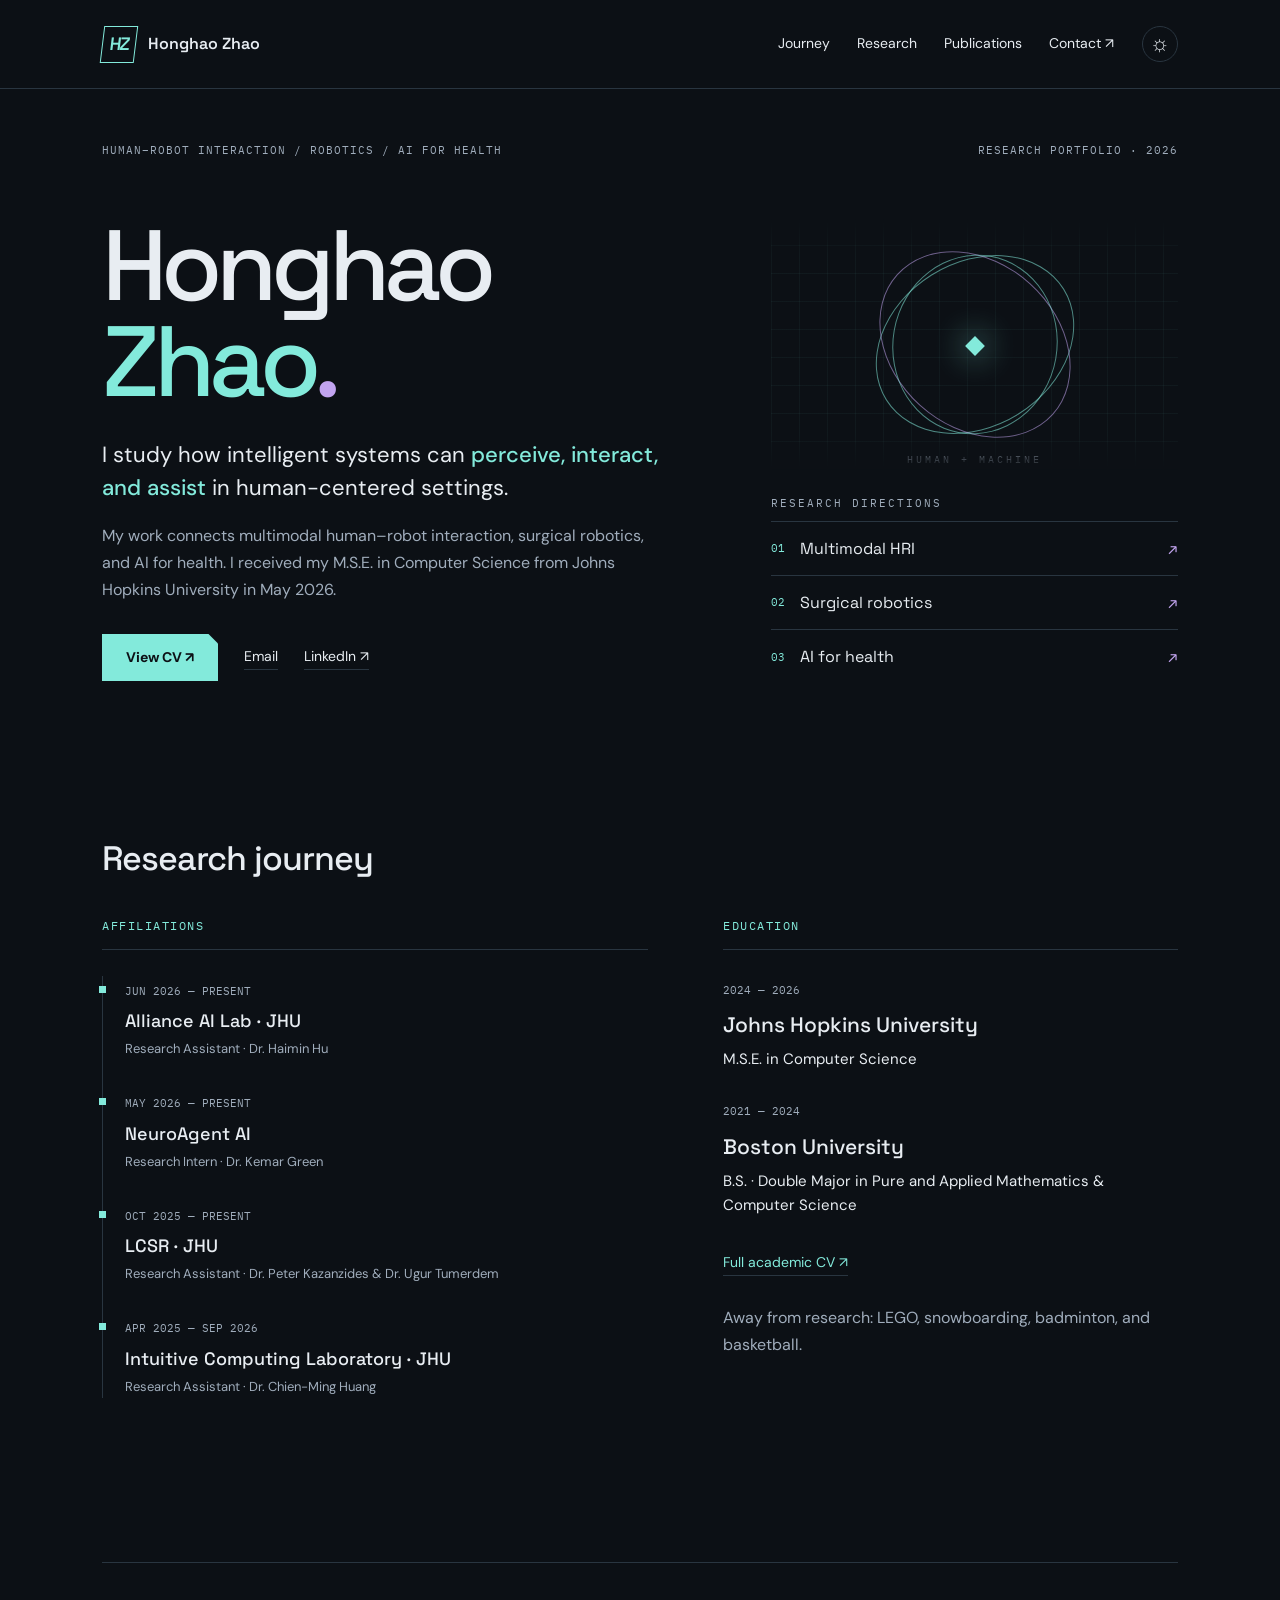
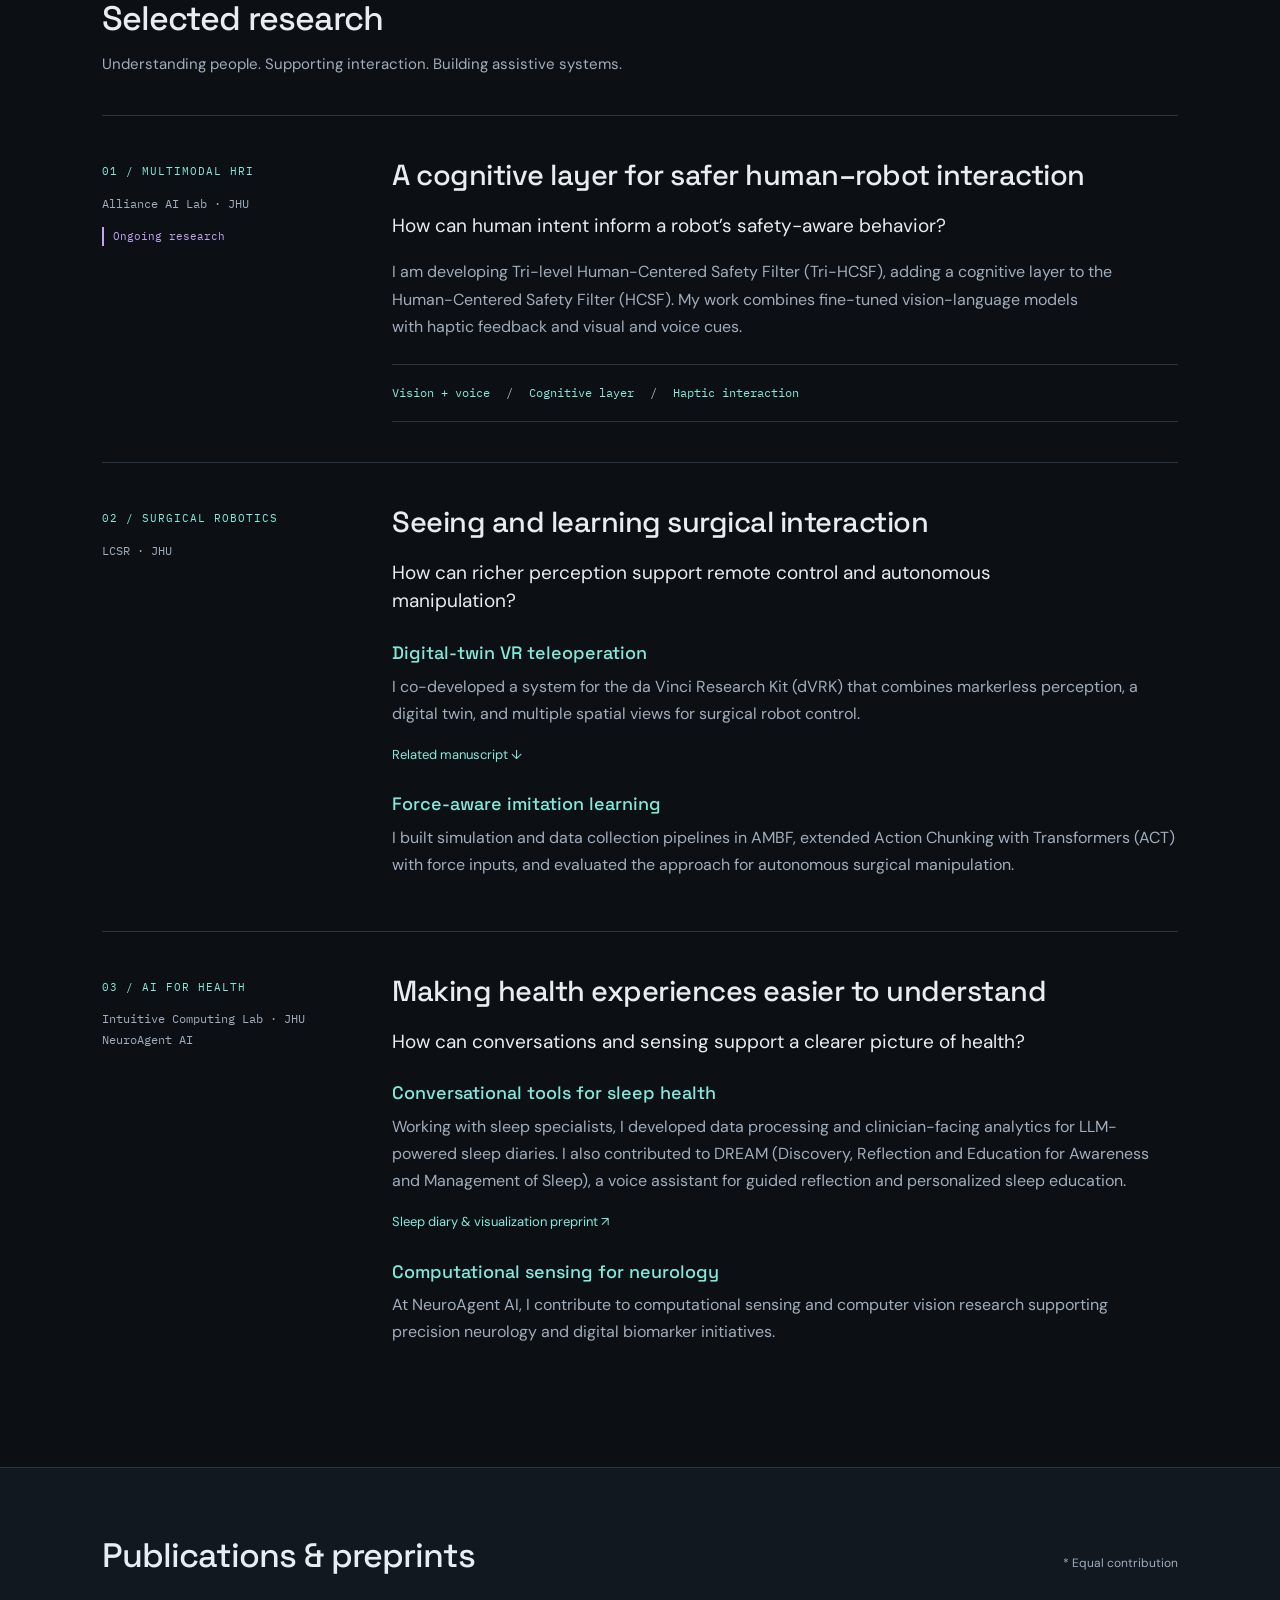
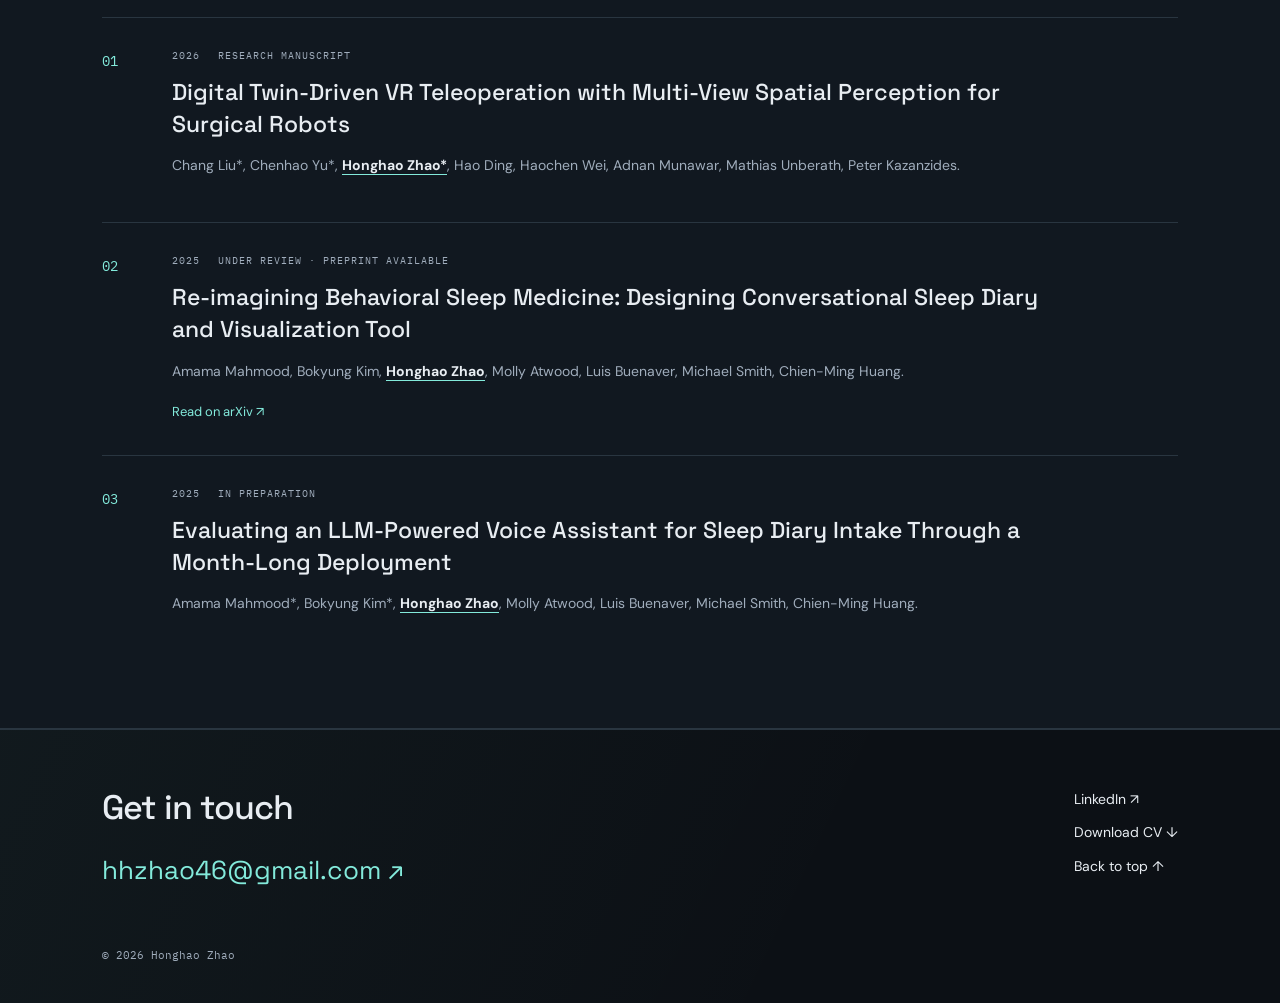
==== commit 4a37f434: "Move research journey directly below introduction" ====
--- a/index.html
+++ b/index.html
@@ -9,7 +9,7 @@
 </head>
 <body>
 <a class="skip" href="#main">Skip to content</a>
-<header><div class="nav wrap"><a class="brand" href="#home" aria-label="Honghao Zhao home"><span class="brand-mark">HZ</span> Honghao Zhao</a><nav aria-label="Main navigation"><a href="#research">Research</a><a href="#publications">Publications</a><a href="#background">About</a><a href="mailto:hhzhao46@gmail.com">Contact <span aria-hidden="true">↗</span></a></nav><button id="theme-toggle" aria-label="Switch to light mode" title="Switch to light mode">☼</button></div></header>
+<header><div class="nav wrap"><a class="brand" href="#home" aria-label="Honghao Zhao home"><span class="brand-mark">HZ</span> Honghao Zhao</a><nav aria-label="Main navigation"><a href="#background">Journey</a><a href="#research">Research</a><a href="#publications">Publications</a><a href="mailto:hhzhao46@gmail.com">Contact <span aria-hidden="true">↗</span></a></nav><button id="theme-toggle" aria-label="Switch to light mode" title="Switch to light mode">☼</button></div></header>
 <main id="main">
 <section class="hero wrap" id="home">
 <div class="hero-top"><p class="eyebrow">HUMAN–ROBOT INTERACTION / ROBOTICS / AI FOR HEALTH</p><span class="edition">RESEARCH PORTFOLIO · 2026</span></div>
@@ -17,6 +17,7 @@
 <aside class="focus-panel" aria-label="Research directions"><div class="orbit-art" aria-hidden="true"><div class="orbit orbit-one"></div><div class="orbit orbit-two"></div><div class="orbit orbit-three"></div><span class="orbit-core"></span><span class="orbit-label">HUMAN + MACHINE</span></div><p class="focus-label">RESEARCH DIRECTIONS</p><a href="#alliance"><span>01</span>Multimodal HRI <b>↗</b></a><a href="#lcsr"><span>02</span>Surgical robotics <b>↗</b></a><a href="#health"><span>03</span>AI for health <b>↗</b></a></aside></div>
 
 </section>
+<section class="wrap section background" id="background"><h2>Research journey</h2><div class="journey-grid"><div><h3 class="small-heading">Affiliations</h3><ol class="timeline"><li><span class="date">JUN 2026 — PRESENT</span><h4>Alliance AI Lab · JHU</h4><p>Research Assistant · Dr. Haimin Hu</p></li><li><span class="date">MAY 2026 — PRESENT</span><h4>NeuroAgent AI</h4><p>Research Intern · Dr. Kemar Green</p></li><li><span class="date">OCT 2025 — PRESENT</span><h4>LCSR · JHU</h4><p>Research Assistant · Dr. Peter Kazanzides & Dr. Ugur Tumerdem</p></li><li><span class="date">APR 2025 — SEP 2026</span><h4>Intuitive Computing Laboratory · JHU</h4><p>Research Assistant · Dr. Chien-Ming Huang</p></li></ol></div><div><h3 class="small-heading">Education</h3><article class="education"><span class="date">2024 — 2026</span><h4>Johns Hopkins University</h4><p>M.S.E. in Computer Science</p></article><article class="education"><span class="date">2021 — 2024</span><h4>Boston University</h4><p>B.S. · Double Major in Pure and Applied Mathematics & Computer Science</p></article><a class="cv-detail-link" href="Honghao-Zhao-CV.pdf" target="_blank" rel="noopener">Full academic CV <span aria-hidden="true">↗</span></a><p class="interests">Away from research: LEGO, snowboarding, badminton, and basketball.</p></div></div></section>
 <section class="section research wrap" id="research"><div class="section-heading"><h2>Selected research</h2><p class="section-comment">Understanding people. Supporting interaction. Building assistive systems.</p></div>
 <article class="research-row" id="alliance"><div class="meta"><span class="field">01 / MULTIMODAL HRI</span><p>Alliance AI Lab · JHU</p><span class="work-status">Ongoing research</span></div><div class="research-body"><h3>A cognitive layer for safer human–robot interaction</h3><p class="research-question">How can human intent inform a robot’s safety-aware behavior?</p><p>I am developing Tri-level Human-Centered Safety Filter (Tri-HCSF), adding a cognitive layer to the Human-Centered Safety Filter (HCSF). My work combines fine-tuned vision-language models with haptic feedback and visual and voice cues.</p><div class="method-strip" aria-label="Research components"><span>Vision + voice</span><i aria-hidden="true">/</i><span>Cognitive layer</span><i aria-hidden="true">/</i><span>Haptic interaction</span></div></div></article>
 <article class="research-row" id="lcsr"><div class="meta"><span class="field">02 / SURGICAL ROBOTICS</span><p>LCSR · JHU</p></div><div class="research-body"><h3>Seeing and learning surgical interaction</h3><p class="research-question">How can richer perception support remote control and autonomous manipulation?</p><div class="work-detail"><h4>Digital-twin VR teleoperation</h4><p>I co-developed a system for the da Vinci Research Kit (dVRK) that combines markerless perception, a digital twin, and multiple spatial views for surgical robot control.</p><a class="paper-link" href="#paper-digital-twin">Related manuscript <span aria-hidden="true">↓</span></a></div><div class="work-detail"><h4>Force-aware imitation learning</h4><p>I built simulation and data collection pipelines in AMBF, extended Action Chunking with Transformers (ACT) with force inputs, and evaluated the approach for autonomous surgical manipulation.</p></div></div></article>
@@ -27,7 +28,7 @@
 <article class="paper"><span class="paper-no">02</span><div><div class="paper-meta"><span>2025</span><span>UNDER REVIEW · PREPRINT AVAILABLE</span></div><h3>Re-imagining Behavioral Sleep Medicine: Designing Conversational Sleep Diary and Visualization Tool</h3><p>Amama Mahmood, Bokyung Kim, <strong>Honghao Zhao</strong>, Molly Atwood, Luis Buenaver, Michael Smith, Chien-Ming Huang.</p><a class="paper-link" href="https://arxiv.org/abs/2509.15378" target="_blank" rel="noopener">Read on arXiv <span aria-hidden="true">↗</span></a></div></article>
 <article class="paper"><span class="paper-no">03</span><div><div class="paper-meta"><span>2025</span><span>IN PREPARATION</span></div><h3>Evaluating an LLM-Powered Voice Assistant for Sleep Diary Intake Through a Month-Long Deployment</h3><p>Amama Mahmood*, Bokyung Kim*, <strong>Honghao Zhao</strong>, Molly Atwood, Luis Buenaver, Michael Smith, Chien-Ming Huang.</p></div></article>
 </div></section>
-<section class="wrap section background" id="background"><h2>Research journey</h2><div class="journey-grid"><div><h3 class="small-heading">Affiliations</h3><ol class="timeline"><li><span class="date">JUN 2026 — PRESENT</span><h4>Alliance AI Lab · JHU</h4><p>Research Assistant · Dr. Haimin Hu</p></li><li><span class="date">MAY 2026 — PRESENT</span><h4>NeuroAgent AI</h4><p>Research Intern · Dr. Kemar Green</p></li><li><span class="date">OCT 2025 — PRESENT</span><h4>LCSR · JHU</h4><p>Research Assistant · Dr. Peter Kazanzides & Dr. Ugur Tumerdem</p></li><li><span class="date">APR 2025 — SEP 2026</span><h4>Intuitive Computing Laboratory · JHU</h4><p>Research Assistant · Dr. Chien-Ming Huang</p></li></ol></div><div><h3 class="small-heading">Education</h3><article class="education"><span class="date">2024 — 2026</span><h4>Johns Hopkins University</h4><p>M.S.E. in Computer Science</p></article><article class="education"><span class="date">2021 — 2024</span><h4>Boston University</h4><p>B.S. · Double Major in Pure and Applied Mathematics & Computer Science</p></article><a class="cv-detail-link" href="Honghao-Zhao-CV.pdf" target="_blank" rel="noopener">Full academic CV <span aria-hidden="true">↗</span></a><p class="interests">Away from research: LEGO, snowboarding, badminton, and basketball.</p></div></div></section>
+
 <footer><div class="wrap footer-inner"><div><h2>Get in touch</h2><a class="email" href="mailto:hhzhao46@gmail.com">hhzhao46@gmail.com <span aria-hidden="true">↗</span></a></div><div class="footer-links"><a href="https://www.linkedin.com/in/honghao-zhao-b22113363" target="_blank" rel="noopener">LinkedIn ↗</a><a href="Honghao-Zhao-CV.pdf" download>Download CV ↓</a><a href="#home">Back to top ↑</a></div><p class="copyright">© 2026 Honghao Zhao</p></div></footer>
 </main>
 <script src="app.js"></script></body></html>
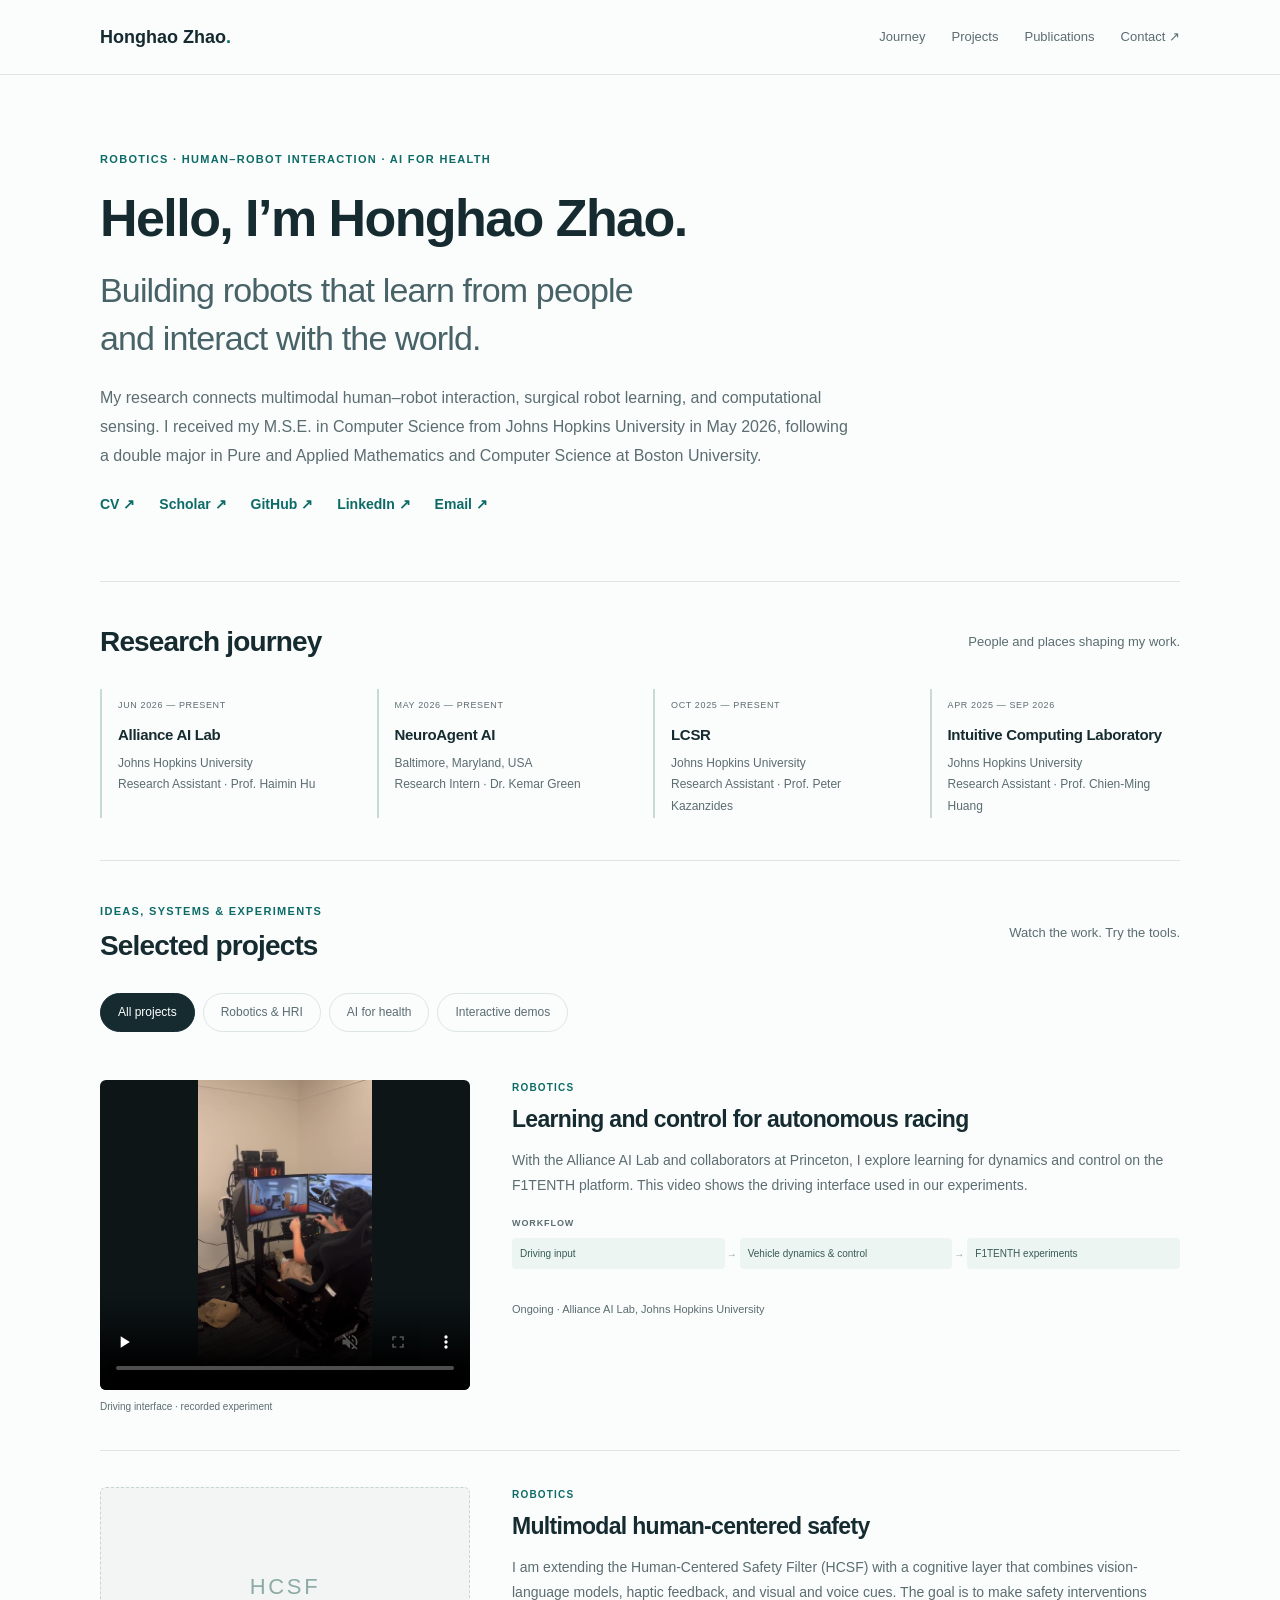
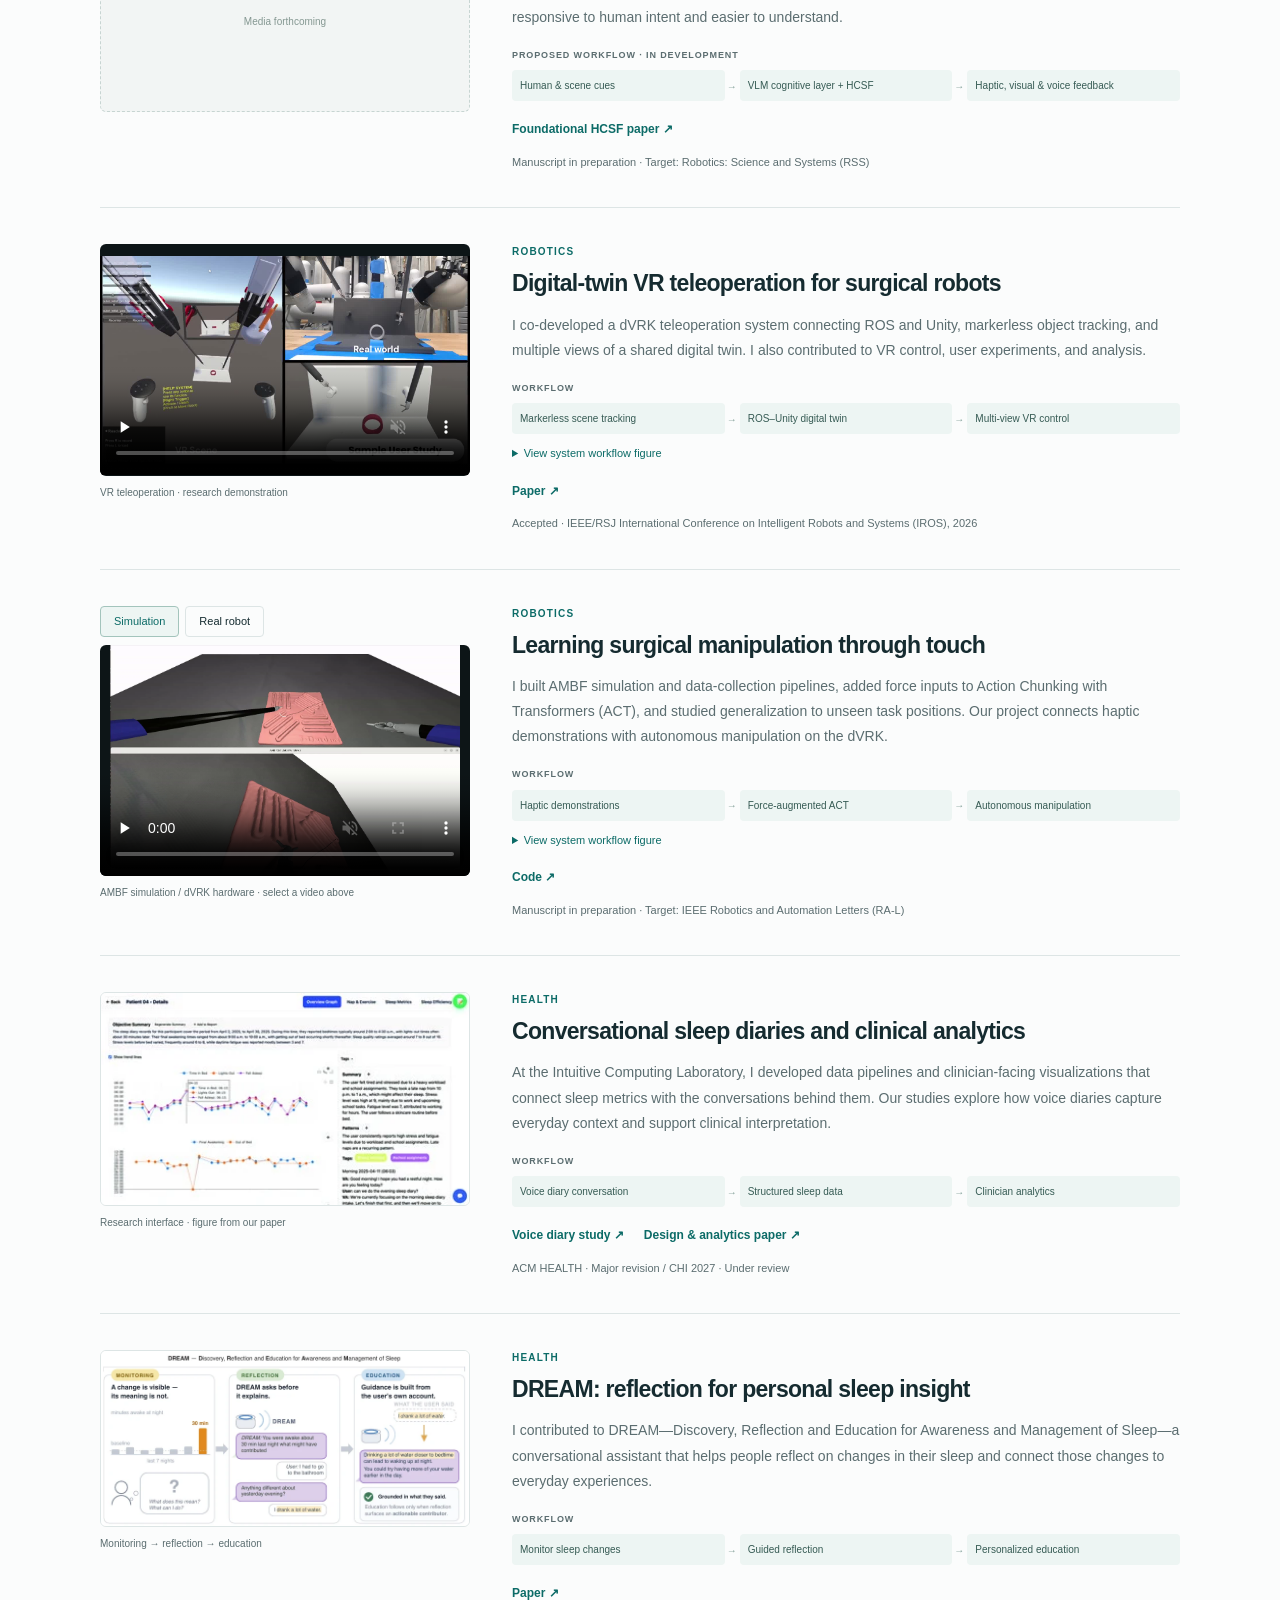
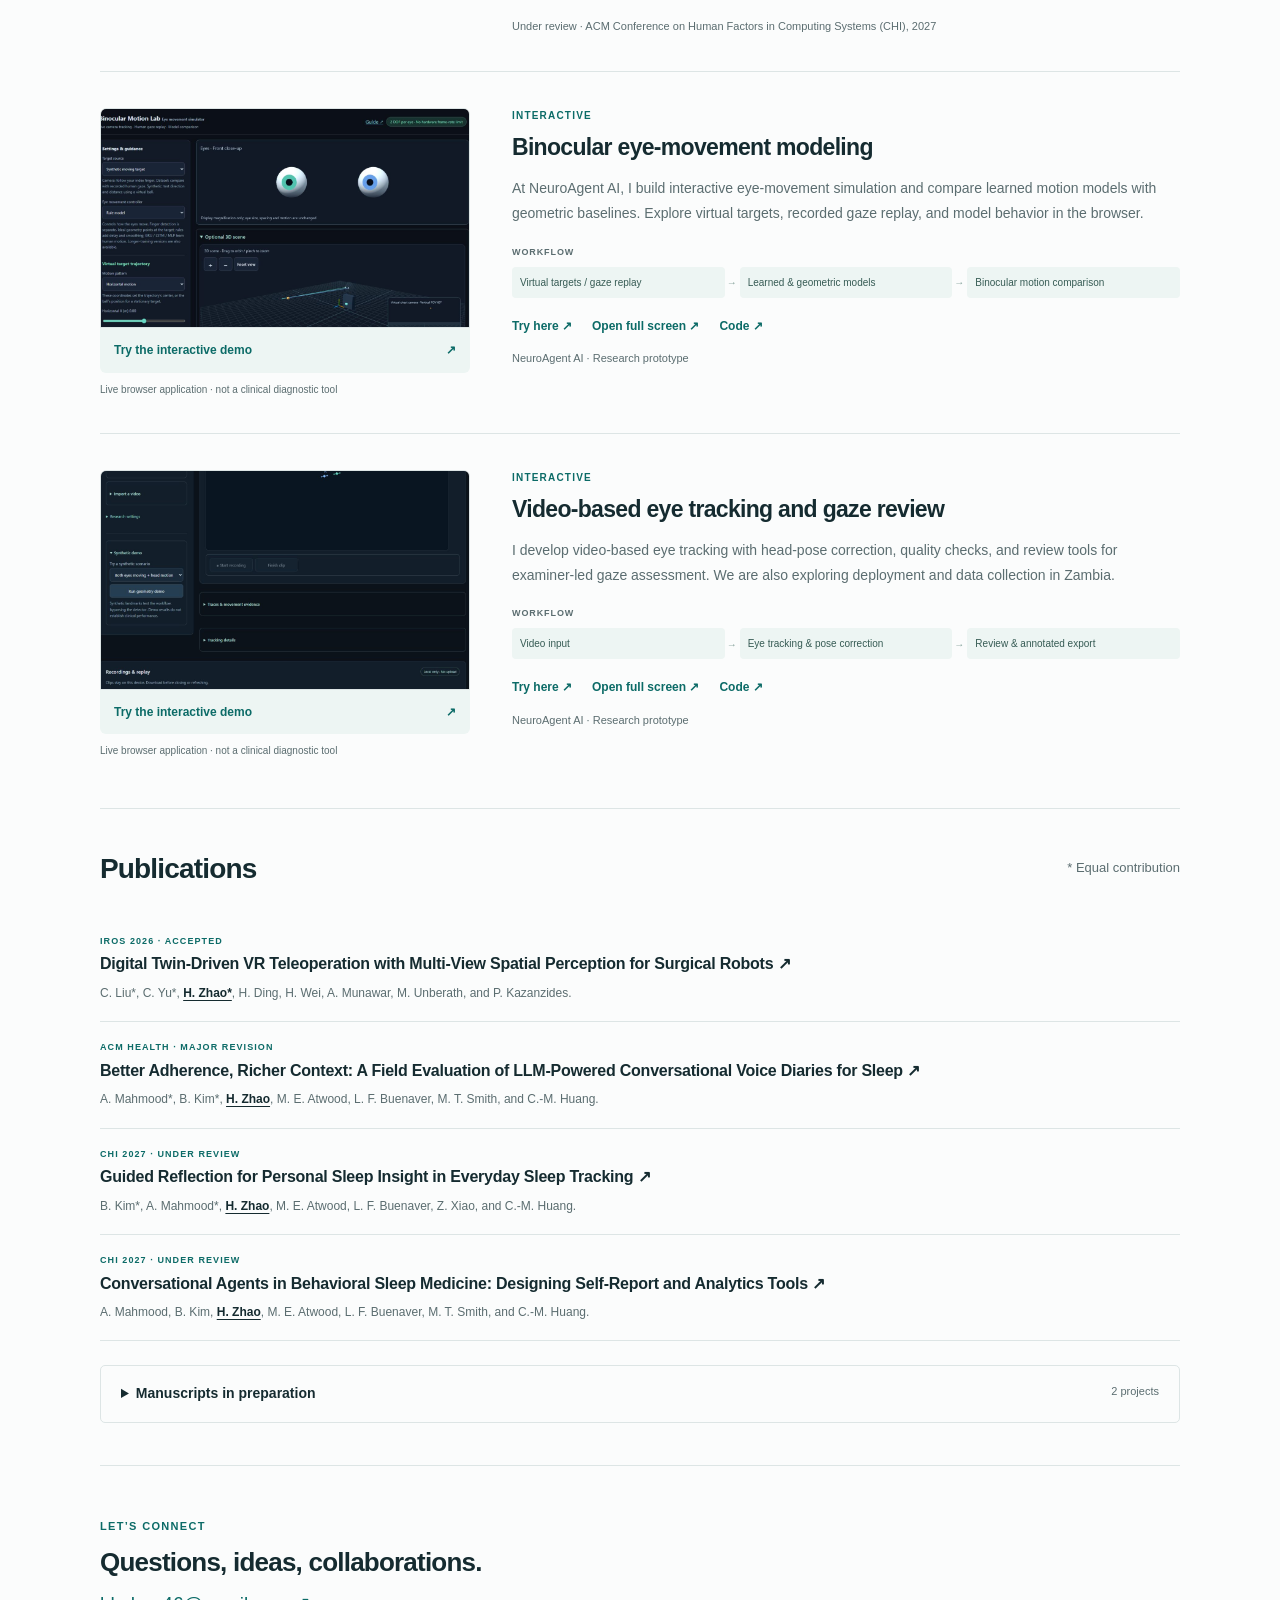
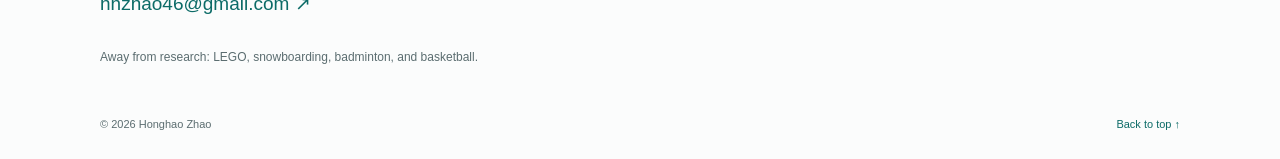
==== commit 8e35cca5: "Refresh research portfolio with project videos workflows and live demos" ====
--- a/index.html
+++ b/index.html
@@ -1,35 +1,8 @@
-<!doctype html>
-<html lang="en" data-theme="dark">
-<head>
-<meta charset="utf-8"><meta name="viewport" content="width=device-width,initial-scale=1">
-<title>Honghao Zhao | Human–Robot Interaction & Robotics</title>
-<meta name="description" content="Honghao Zhao's research in multimodal human–robot interaction, surgical robotics, computational sensing, and AI for health.">
-<link rel="icon" type="image/svg+xml" href="data:image/svg+xml,%3Csvg xmlns='http://www.w3.org/2000/svg' viewBox='0 0 40 40'%3E%3Crect width='40' height='40' rx='8' fill='%231d3fd1'/%3E%3Ctext x='20' y='27' text-anchor='middle' font-family='Georgia' font-size='25' fill='white'%3EH%3C/text%3E%3C/svg%3E">
-<link rel="stylesheet" href="theme.css?v=20260926">
-</head>
-<body>
-<a class="skip" href="#main">Skip to content</a>
-<header><div class="nav wrap"><a class="brand" href="#home" aria-label="Honghao Zhao home"><span class="brand-mark">HZ</span> Honghao Zhao</a><nav aria-label="Main navigation"><a href="#background">Journey</a><a href="#research">Research</a><a href="#publications">Publications</a><a href="mailto:hhzhao46@gmail.com">Contact <span aria-hidden="true">↗</span></a></nav><button id="theme-toggle" aria-label="Switch to light mode" title="Switch to light mode">☼</button></div></header>
-<main id="main">
-<section class="hero wrap" id="home">
-<div class="hero-top"><p class="eyebrow">HUMAN–ROBOT INTERACTION / ROBOTICS / AI FOR HEALTH</p><span class="edition">RESEARCH PORTFOLIO · 2026</span></div>
-<div class="hero-grid"><div><h1>Honghao<span class="surname">Zhao<span class="name-dot">.</span></span></h1><p class="intro">I study how intelligent systems can <strong>perceive, interact, and assist</strong> in human-centered settings.</p><p class="bio">My work connects multimodal human–robot interaction, surgical robotics, and AI for health. I received my M.S.E. in Computer Science from Johns Hopkins University in May 2026.</p><div class="actions"><a class="button" href="Honghao-Zhao-CV.pdf" target="_blank" rel="noopener">View CV <span aria-hidden="true">↗</span></a><a class="text-link" href="mailto:hhzhao46@gmail.com">Email</a><a class="text-link" href="https://www.linkedin.com/in/honghao-zhao-b22113363" target="_blank" rel="noopener">LinkedIn <span aria-hidden="true">↗</span></a></div></div>
-<aside class="focus-panel" aria-label="Research directions"><div class="orbit-art" aria-hidden="true"><div class="orbit orbit-one"></div><div class="orbit orbit-two"></div><div class="orbit orbit-three"></div><span class="orbit-core"></span><span class="orbit-label">HUMAN + MACHINE</span></div><p class="focus-label">RESEARCH DIRECTIONS</p><a href="#alliance"><span>01</span>Multimodal HRI <b>↗</b></a><a href="#lcsr"><span>02</span>Surgical robotics <b>↗</b></a><a href="#health"><span>03</span>AI for health <b>↗</b></a></aside></div>
-
-</section>
-<section class="wrap section background" id="background"><h2>Research journey</h2><div class="journey-grid"><div><h3 class="small-heading">Affiliations</h3><ol class="timeline"><li><span class="date">JUN 2026 — PRESENT</span><h4>Alliance AI Lab · JHU</h4><p>Research Assistant · Dr. Haimin Hu</p></li><li><span class="date">MAY 2026 — PRESENT</span><h4>NeuroAgent AI</h4><p>Research Intern · Dr. Kemar Green</p></li><li><span class="date">OCT 2025 — PRESENT</span><h4>LCSR · JHU</h4><p>Research Assistant · Dr. Peter Kazanzides & Dr. Ugur Tumerdem</p></li><li><span class="date">APR 2025 — SEP 2026</span><h4>Intuitive Computing Laboratory · JHU</h4><p>Research Assistant · Dr. Chien-Ming Huang</p></li></ol></div><div><h3 class="small-heading">Education</h3><article class="education"><span class="date">2024 — 2026</span><h4>Johns Hopkins University</h4><p>M.S.E. in Computer Science</p></article><article class="education"><span class="date">2021 — 2024</span><h4>Boston University</h4><p>B.S. · Double Major in Pure and Applied Mathematics & Computer Science</p></article><a class="cv-detail-link" href="Honghao-Zhao-CV.pdf" target="_blank" rel="noopener">Full academic CV <span aria-hidden="true">↗</span></a><p class="interests">Away from research: LEGO, snowboarding, badminton, and basketball.</p></div></div></section>
-<section class="section research wrap" id="research"><div class="section-heading"><h2>Selected research</h2><p class="section-comment">Understanding people. Supporting interaction. Building assistive systems.</p></div>
-<article class="research-row" id="alliance"><div class="meta"><span class="field">01 / MULTIMODAL HRI</span><p>Alliance AI Lab · JHU</p><span class="work-status">Ongoing research</span></div><div class="research-body"><h3>A cognitive layer for safer human–robot interaction</h3><p class="research-question">How can human intent inform a robot’s safety-aware behavior?</p><p>I am developing Tri-level Human-Centered Safety Filter (Tri-HCSF), adding a cognitive layer to the Human-Centered Safety Filter (HCSF). My work combines fine-tuned vision-language models with haptic feedback and visual and voice cues.</p><div class="method-strip" aria-label="Research components"><span>Vision + voice</span><i aria-hidden="true">/</i><span>Cognitive layer</span><i aria-hidden="true">/</i><span>Haptic interaction</span></div></div></article>
-<article class="research-row" id="lcsr"><div class="meta"><span class="field">02 / SURGICAL ROBOTICS</span><p>LCSR · JHU</p></div><div class="research-body"><h3>Seeing and learning surgical interaction</h3><p class="research-question">How can richer perception support remote control and autonomous manipulation?</p><div class="work-detail"><h4>Digital-twin VR teleoperation</h4><p>I co-developed a system for the da Vinci Research Kit (dVRK) that combines markerless perception, a digital twin, and multiple spatial views for surgical robot control.</p><a class="paper-link" href="#paper-digital-twin">Related manuscript <span aria-hidden="true">↓</span></a></div><div class="work-detail"><h4>Force-aware imitation learning</h4><p>I built simulation and data collection pipelines in AMBF, extended Action Chunking with Transformers (ACT) with force inputs, and evaluated the approach for autonomous surgical manipulation.</p></div></div></article>
-<article class="research-row" id="health"><div class="meta"><span class="field">03 / AI FOR HEALTH</span><p>Intuitive Computing Lab · JHU<br>NeuroAgent AI</p></div><div class="research-body"><h3>Making health experiences easier to understand</h3><p class="research-question">How can conversations and sensing support a clearer picture of health?</p><div class="work-detail"><h4>Conversational tools for sleep health</h4><p>Working with sleep specialists, I developed data processing and clinician-facing analytics for LLM-powered sleep diaries. I also contributed to DREAM (Discovery, Reflection and Education for Awareness and Management of Sleep), a voice assistant for guided reflection and personalized sleep education.</p><a class="paper-link" href="https://arxiv.org/abs/2509.15378" target="_blank" rel="noopener">Sleep diary & visualization preprint <span aria-hidden="true">↗</span></a></div><div class="work-detail"><h4>Computational sensing for neurology</h4><p>At NeuroAgent AI, I contribute to computational sensing and computer vision research supporting precision neurology and digital biomarker initiatives.</p></div></div></article>
-</section>
-<section class="publications-band" id="publications"><div class="wrap section"><div class="pub-heading"><div><h2>Publications & preprints</h2></div><p class="equal">* Equal contribution</p></div>
-<article class="paper" id="paper-digital-twin"><span class="paper-no">01</span><div><div class="paper-meta"><span>2026</span><span>RESEARCH MANUSCRIPT</span></div><h3>Digital Twin-Driven VR Teleoperation with Multi-View Spatial Perception for Surgical Robots</h3><p>Chang Liu*, Chenhao Yu*, <strong>Honghao Zhao*</strong>, Hao Ding, Haochen Wei, Adnan Munawar, Mathias Unberath, Peter Kazanzides.</p></div></article>
-<article class="paper"><span class="paper-no">02</span><div><div class="paper-meta"><span>2025</span><span>UNDER REVIEW · PREPRINT AVAILABLE</span></div><h3>Re-imagining Behavioral Sleep Medicine: Designing Conversational Sleep Diary and Visualization Tool</h3><p>Amama Mahmood, Bokyung Kim, <strong>Honghao Zhao</strong>, Molly Atwood, Luis Buenaver, Michael Smith, Chien-Ming Huang.</p><a class="paper-link" href="https://arxiv.org/abs/2509.15378" target="_blank" rel="noopener">Read on arXiv <span aria-hidden="true">↗</span></a></div></article>
-<article class="paper"><span class="paper-no">03</span><div><div class="paper-meta"><span>2025</span><span>IN PREPARATION</span></div><h3>Evaluating an LLM-Powered Voice Assistant for Sleep Diary Intake Through a Month-Long Deployment</h3><p>Amama Mahmood*, Bokyung Kim*, <strong>Honghao Zhao</strong>, Molly Atwood, Luis Buenaver, Michael Smith, Chien-Ming Huang.</p></div></article>
-</div></section>
-
-<footer><div class="wrap footer-inner"><div><h2>Get in touch</h2><a class="email" href="mailto:hhzhao46@gmail.com">hhzhao46@gmail.com <span aria-hidden="true">↗</span></a></div><div class="footer-links"><a href="https://www.linkedin.com/in/honghao-zhao-b22113363" target="_blank" rel="noopener">LinkedIn ↗</a><a href="Honghao-Zhao-CV.pdf" download>Download CV ↓</a><a href="#home">Back to top ↑</a></div><p class="copyright">© 2026 Honghao Zhao</p></div></footer>
-</main>
-<script src="app.js"></script></body></html>
-
+<!doctype html><html lang="en"><head><meta charset="utf-8"><meta name="viewport" content="width=device-width,initial-scale=1"><title>Honghao Zhao | Robotics & Human–Robot Interaction</title><meta name="description" content="Honghao Zhao’s research in human–robot interaction, surgical robotics, robot learning, and computational sensing. Explore research videos and interactive demos."><meta name="theme-color" content="#fbfcfc"><link rel="icon" href="data:image/svg+xml,%3Csvg xmlns='http://www.w3.org/2000/svg' viewBox='0 0 40 40'%3E%3Crect width='40' height='40' rx='10' fill='%230c6b67'/%3E%3Ctext x='20' y='27' text-anchor='middle' font-family='Arial' font-size='23' fill='white'%3EH%3C/text%3E%3C/svg%3E"><link rel="stylesheet" href="portfolio.css?v=20261015"></head><body><a class="skip" href="#main">Skip to content</a>
+<header><nav class="wrap" aria-label="Main navigation"><a class="brand" href="#home">Honghao Zhao<span aria-hidden="true">.</span></a><div><a href="#background">Journey</a><a href="#research">Projects</a><a href="#publications">Publications</a><a href="mailto:hhzhao46@gmail.com">Contact ↗</a></div></nav></header>
+<main id="main" class="wrap"><section class="intro" id="home"><p class="eyebrow">ROBOTICS · HUMAN–ROBOT INTERACTION · AI FOR HEALTH</p><h1>Hello, I’m Honghao Zhao.</h1><p class="lead">Building robots that learn from people<br class="desktop-break"> and interact with the world.</p><p class="bio">My research connects multimodal human–robot interaction, surgical robot learning, and computational sensing. I received my M.S.E. in Computer Science from Johns Hopkins University in May 2026, following a double major in Pure and Applied Mathematics and Computer Science at Boston University.</p><div class="intro-links"><a href="Honghao-Zhao-CV.pdf" target="_blank" rel="noopener">CV <span aria-hidden="true">↗</span></a><a href="https://scholar.google.com/citations?user=Fl_YVuEAAAAJ" target="_blank" rel="noopener">Scholar <span aria-hidden="true">↗</span></a><a href="https://github.com/zhh0907" target="_blank" rel="noopener">GitHub <span aria-hidden="true">↗</span></a><a href="https://www.linkedin.com/in/honghao-zhao-b22113363" target="_blank" rel="noopener">LinkedIn <span aria-hidden="true">↗</span></a><a href="mailto:hhzhao46@gmail.com">Email ↗</a></div></section>
+<section class="journey section" id="background"><div class="section-head"><h2>Research journey</h2><p>People and places shaping my work.</p></div><div class="journey-grid"><article><span class="date">JUN 2026 — PRESENT</span><h3>Alliance AI Lab</h3><p>Johns Hopkins University<br>Research Assistant · Prof. Haimin Hu</p></article><article><span class="date">MAY 2026 — PRESENT</span><h3>NeuroAgent AI</h3><p>Baltimore, Maryland, USA<br>Research Intern · Dr. Kemar Green</p></article><article><span class="date">OCT 2025 — PRESENT</span><h3>LCSR</h3><p>Johns Hopkins University<br>Research Assistant · Prof. Peter Kazanzides</p></article><article><span class="date">APR 2025 — SEP 2026</span><h3>Intuitive Computing Laboratory</h3><p>Johns Hopkins University<br>Research Assistant · Prof. Chien-Ming Huang</p></article></div></section>
+<section class="section" id="research"><div class="section-head"><div><p class="eyebrow">IDEAS, SYSTEMS & EXPERIMENTS</p><h2>Selected projects</h2></div><p>Watch the work. Try the tools.</p></div><div class="filters" role="group" aria-label="Filter projects"><button class="active" data-filter="all" aria-pressed="true">All projects</button><button data-filter="robotics" aria-pressed="false">Robotics & HRI</button><button data-filter="health" aria-pressed="false">AI for health</button><button data-filter="interactive" aria-pressed="false">Interactive demos</button></div><p class="sr-only" id="filter-status" aria-live="polite">8 projects shown</p><article class="project" id="f1tenth" data-category="robotics"><div class="project-media"><video controls muted playsinline preload="none" poster="assets/f1tenth-poster.jpg" aria-label="F1TENTH driving interface demonstration"><source src="assets/f1tenth.mp4" type="video/mp4"><a href="assets/f1tenth.mp4" target="_blank" rel="noopener">Open video <span aria-hidden="true">↗</span></a></video><p class="caption">Driving interface · recorded experiment</p></div><div class="project-copy"><p class="eyebrow">ROBOTICS</p><h3>Learning and control for autonomous racing</h3><p>With the Alliance AI Lab and collaborators at Princeton, I explore learning for dynamics and control on the F1TENTH platform. This video shows the driving interface used in our experiments.</p><div class="workflow"><p class="workflow-label">Workflow</p><ol><li>Driving input</li><li>Vehicle dynamics & control</li><li>F1TENTH experiments</li></ol></div><div class="project-links"></div><p class="status">Ongoing · Alliance AI Lab, Johns Hopkins University</p></div></article><article class="project" id="alliance" data-category="robotics"><div class="project-media"><div class="empty-media" aria-label="Media reserved for the HCSF project"><span>HCSF</span><small>Media forthcoming</small></div></div><div class="project-copy"><p class="eyebrow">ROBOTICS</p><h3>Multimodal human-centered safety</h3><p>I am extending the Human-Centered Safety Filter (HCSF) with a cognitive layer that combines vision-language models, haptic feedback, and visual and voice cues. The goal is to make safety interventions responsive to human intent and easier to understand.</p><div class="workflow"><p class="workflow-label">Proposed workflow · in development</p><ol><li>Human & scene cues</li><li>VLM cognitive layer + HCSF</li><li>Haptic, visual & voice feedback</li></ol></div><div class="project-links"><a href="https://arxiv.org/abs/2504.11717" target="_blank" rel="noopener">Foundational HCSF paper <span aria-hidden="true">↗</span></a></div><p class="status">Manuscript in preparation · Target: Robotics: Science and Systems (RSS)</p></div></article><article class="project" id="lcsr" data-category="robotics"><div class="project-media"><video controls muted playsinline preload="none" poster="assets/digital-twin-poster.jpg" aria-label="Digital-twin VR teleoperation demonstration"><source src="assets/digital-twin.mp4" type="video/mp4"><a href="assets/digital-twin.mp4" target="_blank" rel="noopener">Open video <span aria-hidden="true">↗</span></a></video><p class="caption">VR teleoperation · research demonstration</p></div><div class="project-copy"><p class="eyebrow">ROBOTICS</p><h3>Digital-twin VR teleoperation for surgical robots</h3><p>I co-developed a dVRK teleoperation system connecting ROS and Unity, markerless object tracking, and multiple views of a shared digital twin. I also contributed to VR control, user experiments, and analysis.</p><div class="workflow"><p class="workflow-label">Workflow</p><ol><li>Markerless scene tracking</li><li>ROS–Unity digital twin</li><li>Multi-view VR control</li></ol></div><details class="workflow-figure"><summary>View system workflow figure</summary><a href="assets/digital-twin.webp" target="_blank"><img src="assets/digital-twin.webp" alt="System workflow for Digital-twin VR teleoperation for surgical robots" loading="lazy"></a></details><div class="project-links"><a href="https://arxiv.org/abs/2609.25527" target="_blank" rel="noopener">Paper <span aria-hidden="true">↗</span></a></div><p class="status">Accepted · IEEE/RSJ International Conference on Intelligent Robots and Systems (IROS), 2026</p></div></article><article class="project" id="haptics" data-category="robotics"><div class="project-media"><div class="video-tabs" role="group" aria-label="Choose haptic learning video"><button class="active" data-video="simulation" aria-pressed="true">Simulation</button><button data-video="robot" aria-pressed="false">Real robot</button></div><div id="haptic-simulation"><video controls muted playsinline preload="none" poster="assets/haptics-simulation.webp" aria-label="AMBF simulation of learned surgical manipulation"><source src="assets/haptics-simulation.mp4" type="video/mp4"><a href="assets/haptics-simulation.mp4" target="_blank" rel="noopener">Open video <span aria-hidden="true">↗</span></a></video></div><div id="haptic-robot" hidden><video controls muted playsinline preload="none" poster="assets/haptics-robot.webp" aria-label="Real dVRK surgical manipulation experiment"><source src="assets/haptics-robot.mp4" type="video/mp4"><a href="assets/haptics-robot.mp4" target="_blank" rel="noopener">Open video <span aria-hidden="true">↗</span></a></video></div><p class="caption">AMBF simulation / dVRK hardware · select a video above</p></div><div class="project-copy"><p class="eyebrow">ROBOTICS</p><h3>Learning surgical manipulation through touch</h3><p>I built AMBF simulation and data-collection pipelines, added force inputs to Action Chunking with Transformers (ACT), and studied generalization to unseen task positions. Our project connects haptic demonstrations with autonomous manipulation on the dVRK.</p><div class="workflow"><p class="workflow-label">Workflow</p><ol><li>Haptic demonstrations</li><li>Force-augmented ACT</li><li>Autonomous manipulation</li></ol></div><details class="workflow-figure"><summary>View system workflow figure</summary><a href="assets/haptics-workflow.webp" target="_blank"><img src="assets/haptics-workflow.webp" alt="System workflow for Learning surgical manipulation through touch" loading="lazy"></a></details><div class="project-links"><a href="https://github.com/shreyaterala/CIS2_Haptics_Enhanced_Imitation_Learning" target="_blank" rel="noopener">Code <span aria-hidden="true">↗</span></a></div><p class="status">Manuscript in preparation · Target: IEEE Robotics and Automation Letters (RA-L)</p></div></article><article class="project" id="sleep-diaries" data-category="health"><div class="project-media"><a class="image-link" href="assets/sleep-analytics.webp" target="_blank" aria-label="Enlarge image: Clinician-facing sleep analytics interface from our research"><img src="assets/sleep-analytics.webp" alt="Clinician-facing sleep analytics interface from our research" loading="lazy"></a><p class="caption">Research interface · figure from our paper</p></div><div class="project-copy"><p class="eyebrow">HEALTH</p><h3>Conversational sleep diaries and clinical analytics</h3><p>At the Intuitive Computing Laboratory, I developed data pipelines and clinician-facing visualizations that connect sleep metrics with the conversations behind them. Our studies explore how voice diaries capture everyday context and support clinical interpretation.</p><div class="workflow"><p class="workflow-label">Workflow</p><ol><li>Voice diary conversation</li><li>Structured sleep data</li><li>Clinician analytics</li></ol></div><div class="project-links"><a href="https://arxiv.org/abs/2606.18596" target="_blank" rel="noopener">Voice diary study <span aria-hidden="true">↗</span></a><a href="https://arxiv.org/abs/2509.15378" target="_blank" rel="noopener">Design & analytics paper <span aria-hidden="true">↗</span></a></div><p class="status">ACM HEALTH · Major revision / CHI 2027 · Under review</p></div></article><article class="project" id="dream" data-category="health"><div class="project-media"><a class="image-link" href="assets/dream.webp" target="_blank" aria-label="Enlarge image: DREAM workflow: monitoring, reflection, and personalized education"><img src="assets/dream.webp" alt="DREAM workflow: monitoring, reflection, and personalized education" loading="lazy"></a><p class="caption">Monitoring → reflection → education</p></div><div class="project-copy"><p class="eyebrow">HEALTH</p><h3>DREAM: reflection for personal sleep insight</h3><p>I contributed to DREAM—Discovery, Reflection and Education for Awareness and Management of Sleep—a conversational assistant that helps people reflect on changes in their sleep and connect those changes to everyday experiences.</p><div class="workflow"><p class="workflow-label">Workflow</p><ol><li>Monitor sleep changes</li><li>Guided reflection</li><li>Personalized education</li></ol></div><div class="project-links"><a href="https://arxiv.org/abs/2610.10822" target="_blank" rel="noopener">Paper <span aria-hidden="true">↗</span></a></div><p class="status">Under review · ACM Conference on Human Factors in Computing Systems (CHI), 2027</p></div></article><article class="project" id="binocular" data-category="interactive"><div class="project-media"><button class="demo-preview" data-demo="https://zhh0907.github.io/binocular-motion-lab/" data-title="Binocular eye-movement modeling" aria-label="Launch Binocular eye-movement modeling"><img src="assets/binocular-demo.png" alt="Preview of Binocular eye-movement modeling" loading="lazy"><span>Try the interactive demo <b aria-hidden="true">↗</b></span></button><p class="caption">Live browser application · not a clinical diagnostic tool</p></div><div class="project-copy"><p class="eyebrow">INTERACTIVE</p><h3>Binocular eye-movement modeling</h3><p>At NeuroAgent AI, I build interactive eye-movement simulation and compare learned motion models with geometric baselines. Explore virtual targets, recorded gaze replay, and model behavior in the browser.</p><div class="workflow"><p class="workflow-label">Workflow</p><ol><li>Virtual targets / gaze replay</li><li>Learned & geometric models</li><li>Binocular motion comparison</li></ol></div><div class="project-links"><button class="text-button" data-demo="https://zhh0907.github.io/binocular-motion-lab/" data-title="Binocular eye-movement modeling">Try here ↗</button><a href="https://zhh0907.github.io/binocular-motion-lab/" target="_blank" rel="noopener">Open full screen <span aria-hidden="true">↗</span></a><a href="https://github.com/zhh0907/binocular-motion-lab" target="_blank" rel="noopener">Code <span aria-hidden="true">↗</span></a></div><p class="status">NeuroAgent AI · Research prototype</p></div></article><article class="project" id="gaze" data-category="interactive"><div class="project-media"><button class="demo-preview" data-demo="https://zhh0907.github.io/nihss-gaze-lab/" data-title="Video-based eye tracking and gaze review" aria-label="Launch Video-based eye tracking and gaze review"><img src="assets/gaze-demo.png" alt="Preview of Video-based eye tracking and gaze review" loading="lazy"><span>Try the interactive demo <b aria-hidden="true">↗</b></span></button><p class="caption">Live browser application · not a clinical diagnostic tool</p></div><div class="project-copy"><p class="eyebrow">INTERACTIVE</p><h3>Video-based eye tracking and gaze review</h3><p>I develop video-based eye tracking with head-pose correction, quality checks, and review tools for examiner-led gaze assessment. We are also exploring deployment and data collection in Zambia.</p><div class="workflow"><p class="workflow-label">Workflow</p><ol><li>Video input</li><li>Eye tracking & pose correction</li><li>Review & annotated export</li></ol></div><div class="project-links"><button class="text-button" data-demo="https://zhh0907.github.io/nihss-gaze-lab/" data-title="Video-based eye tracking and gaze review">Try here ↗</button><a href="https://zhh0907.github.io/nihss-gaze-lab/" target="_blank" rel="noopener">Open full screen <span aria-hidden="true">↗</span></a><a href="https://github.com/zhh0907/nihss-gaze-lab" target="_blank" rel="noopener">Code <span aria-hidden="true">↗</span></a></div><p class="status">NeuroAgent AI · Research prototype</p></div></article></section>
+<section class="section publications" id="publications"><div class="section-head"><h2>Publications</h2><p>* Equal contribution</p></div><article class="publication"><p class="eyebrow">IROS 2026 · Accepted</p><h3><a href="https://arxiv.org/abs/2609.25527" target="_blank" rel="noopener">Digital Twin-Driven VR Teleoperation with Multi-View Spatial Perception for Surgical Robots <span aria-hidden="true">↗</span></a></h3><p>C. Liu*, C. Yu*, <strong>H. Zhao*</strong>, H. Ding, H. Wei, A. Munawar, M. Unberath, and P. Kazanzides.</p></article><article class="publication"><p class="eyebrow">ACM HEALTH · Major revision</p><h3><a href="https://arxiv.org/abs/2606.18596" target="_blank" rel="noopener">Better Adherence, Richer Context: A Field Evaluation of LLM-Powered Conversational Voice Diaries for Sleep <span aria-hidden="true">↗</span></a></h3><p>A. Mahmood*, B. Kim*, <strong>H. Zhao</strong>, M. E. Atwood, L. F. Buenaver, M. T. Smith, and C.-M. Huang.</p></article><article class="publication"><p class="eyebrow">CHI 2027 · Under review</p><h3><a href="https://arxiv.org/abs/2610.10822" target="_blank" rel="noopener">Guided Reflection for Personal Sleep Insight in Everyday Sleep Tracking <span aria-hidden="true">↗</span></a></h3><p>B. Kim*, A. Mahmood*, <strong>H. Zhao</strong>, M. E. Atwood, L. F. Buenaver, Z. Xiao, and C.-M. Huang.</p></article><article class="publication"><p class="eyebrow">CHI 2027 · Under review</p><h3><a href="https://arxiv.org/abs/2509.15378" target="_blank" rel="noopener">Conversational Agents in Behavioral Sleep Medicine: Designing Self-Report and Analytics Tools <span aria-hidden="true">↗</span></a></h3><p>A. Mahmood, B. Kim, <strong>H. Zhao</strong>, M. E. Atwood, L. F. Buenaver, M. T. Smith, and C.-M. Huang.</p></article><details class="in-prep"><summary>Manuscripts in preparation <span>2 projects</span></summary><article><h3>Autonomous Robotic Surgical Manipulation with Haptics-Enhanced Imitation Learning</h3><p><strong>H. Zhao</strong>, V. Kamath†, S. Terala†, and U. Tumerdem.</p><p>In preparation for submission to IEEE Robotics and Automation Letters (RA-L). † Equal second authorship.</p></article><article><h3>Multimodal Human-Centered Safety Filtering with Vision-Language Models and Haptic Feedback</h3><p><strong>H. Zhao*</strong>, N. Baek*, S. Hu, Y. Wang, B. Qu, and H. Hu.</p><p>In preparation for submission to Robotics: Science and Systems (RSS).</p></article><p class="caption">Working titles; these manuscripts have not yet been submitted.</p></details></section>
+<footer><div><p class="eyebrow">LET’S CONNECT</p><h2>Questions, ideas, collaborations.</h2><a class="email" href="mailto:hhzhao46@gmail.com">hhzhao46@gmail.com ↗</a></div><p>Away from research: LEGO, snowboarding, badminton, and basketball.</p><div class="footer-bottom"><span>© 2026 Honghao Zhao</span><a href="#home">Back to top ↑</a></div></footer></main>
+<dialog id="demo-dialog" aria-labelledby="demo-title"><div class="dialog-bar"><h2 id="demo-title">Interactive demo</h2><a id="demo-external" href="#" target="_blank" rel="noopener">Open full screen ↗</a><button id="close-demo" aria-label="Close interactive demo">Close ×</button></div><p class="demo-note">Research prototype. Camera access starts only when you choose it inside the demo. If embedded camera access is unavailable, open the full-screen version.</p><div id="demo-frame"></div></dialog><script src="portfolio.js?v=20261015"></script></body></html>
--- a/portfolio.css
+++ b/portfolio.css
@@ -0,0 +1,3 @@
+:root{--bg:#fbfcfc;--ink:#152b30;--muted:#5b6d70;--line:#dde5e5;--accent:#0c6b67;--soft:#edf5f3}*{box-sizing:border-box}html{scroll-behavior:smooth;scroll-padding-top:90px}body{margin:0;background:var(--bg);color:var(--ink);font:16px/1.7 'Segoe UI',Arial,sans-serif}a{color:var(--accent);text-decoration:none;text-underline-offset:4px}a:hover{text-decoration:underline}button{font:inherit;cursor:pointer;color:inherit}button:focus-visible,a:focus-visible,summary:focus-visible{outline:3px solid #39b6a8;outline-offset:5px}h1,h2,h3,p{margin:0}h1,h2,h3{letter-spacing:-.03em}h1{font-size:clamp(34px,5vw,52px);line-height:1.2;font-weight:750}h2{font-size:28px;line-height:1.25}h3{font-size:23px;line-height:1.35}img,video{display:block;width:100%}.wrap{width:min(1080px,calc(100% - 96px));margin:auto}.skip{position:absolute;left:15px;top:-60px;z-index:99;background:white;padding:10px}.skip:focus{top:10px}header{border-bottom:1px solid var(--line);background:rgba(251,252,252,.96);position:sticky;top:0;z-index:5}nav{height:74px;display:flex;align-items:center;justify-content:space-between;gap:25px}.brand{font-weight:750;font-size:18px;color:var(--ink)}.brand span{color:var(--accent)}nav>div{display:flex;gap:26px;font-size:13px}nav a{color:var(--muted)}.intro{padding:76px 0 65px;max-width:850px}.eyebrow{font-size:11px;letter-spacing:.12em;font-weight:700;color:var(--accent);line-height:1.6;text-transform:uppercase}.intro h1{margin:18px 0}.lead{font-size:clamp(23px,3.1vw,34px);line-height:1.4;letter-spacing:-.025em;color:#486368}.bio{margin:22px 0;max-width:750px;color:var(--muted);font-size:16px;line-height:1.8}.intro-links{display:flex;gap:24px;flex-wrap:wrap;font-size:14px;font-weight:600}.section{border-top:1px solid var(--line);padding:42px 0}.section-head{display:flex;justify-content:space-between;align-items:center;gap:24px;margin-bottom:30px}.section-head p:not(.eyebrow){font-size:13px;color:var(--muted)}.section-head .eyebrow{margin-bottom:8px}.journey-grid{display:grid;grid-template-columns:repeat(4,1fr);gap:26px}.journey-grid article{border-left:2px solid #c8dad6;padding-left:16px}.journey-grid h3{font-size:15px;letter-spacing:-.02em;margin:8px 0}.journey-grid p{font-size:12px;color:var(--muted);line-height:1.8}.date{font-size:9px;letter-spacing:.07em;color:var(--muted)}.filters{display:flex;gap:8px;flex-wrap:wrap;margin:0 0 12px}.filters button{padding:8px 17px;border:1px solid var(--line);border-radius:30px;font-size:12px;background:transparent;color:var(--muted)}.filters button.active{background:var(--ink);border-color:var(--ink);color:white}.project{display:grid;grid-template-columns:370px 1fr;gap:42px;padding:36px 0;border-bottom:1px solid var(--line);align-items:start}.project:last-child{border-bottom:0;padding-bottom:8px}.project-copy .eyebrow{font-size:10px;margin-bottom:8px}.project h3{margin-bottom:13px}.project-copy>p:not(.eyebrow):not(.status){color:var(--muted);font-size:14px;line-height:1.8}.project-media{min-width:0}.project-media img{object-fit:contain;background:white;border:1px solid var(--line);border-radius:6px}.image-link{display:block}.project-media video{aspect-ratio:16/10;object-fit:contain;background:#0d1517;border-radius:6px}.project-media .caption{font-size:10px;margin:9px 0 0;color:var(--muted);line-height:1.5}.project-links{display:flex;flex-wrap:wrap;gap:9px 20px;font-size:12px;font-weight:700;margin-top:18px}.status{font-size:11px;color:var(--muted);margin-top:14px;line-height:1.6}.empty-media{height:225px;background:#f2f5f4;border:1px dashed #c7d5d2;border-radius:6px;display:flex;flex-direction:column;align-items:center;justify-content:center;gap:8px}.empty-media span{font-size:22px;letter-spacing:.12em;color:#8daba5}.empty-media small{font-size:10px;color:#859892}.video-tabs{display:flex;gap:6px;margin-bottom:8px}.video-tabs button{font-size:11px;border:1px solid var(--line);background:transparent;padding:5px 13px;border-radius:4px}.video-tabs button.active{background:var(--soft);border-color:#a3c4bc;color:var(--accent)}[hidden]{display:none!important}.demo-preview{border:0;padding:0;width:100%;display:block;text-align:left;background:var(--soft);border-radius:6px;overflow:hidden}.demo-preview img{height:220px;object-fit:cover;object-position:top;border-bottom-left-radius:0;border-bottom-right-radius:0}.demo-preview>span{display:flex;align-items:center;justify-content:space-between;padding:12px 14px;font-size:12px;font-weight:600;color:var(--accent)}.demo-preview:hover>span{background:#dcece7}.text-button{border:0;background:none;padding:0;color:var(--accent);font-weight:700;font-size:12px}.text-button:hover{text-decoration:underline}.workflow{margin-top:18px}.workflow-label{font-size:9px!important;letter-spacing:.1em;text-transform:uppercase;color:var(--muted);font-weight:700;margin-bottom:7px!important}.workflow ol{list-style:none;display:flex;gap:15px;align-items:stretch;padding:0;margin:0}.workflow li{flex:1;position:relative;padding:8px;background:var(--soft);font-size:10px;line-height:1.5;border-radius:4px;color:#365b54}.workflow li:not(:last-child):after{content:'→';position:absolute;right:-12px;top:50%;transform:translateY(-50%);color:#86a39c}.workflow-figure{font-size:11px;margin-top:10px;color:var(--accent)}summary{cursor:pointer}.workflow-figure img{margin-top:8px;background:white;padding:8px;border:1px solid var(--line);max-height:400px;object-fit:contain}.publication{padding:18px 0;border-bottom:1px solid var(--line)}.publication h3{font-size:16px;margin:5px 0 8px;letter-spacing:-.015em}.publication h3 a{color:var(--ink)}.publication>p:not(.eyebrow){font-size:12px;color:var(--muted);line-height:1.7}.publication .eyebrow{font-size:9px}.publication strong{color:var(--ink);text-decoration:underline;text-underline-offset:3px}.in-prep{margin-top:24px;border:1px solid var(--line);padding:16px 20px;border-radius:5px}.in-prep summary{font-size:14px;font-weight:600}.in-prep summary span{font-weight:400;font-size:11px;color:var(--muted);float:right}.in-prep article{padding-top:20px}.in-prep h3{font-size:14px;letter-spacing:0}.in-prep p{font-size:12px;color:var(--muted);margin-top:5px}.in-prep .caption{margin-top:20px;font-size:11px}footer{padding:52px 0 25px;border-top:1px solid var(--line)}footer h2{margin:10px 0;font-size:26px}.email{font-size:19px}footer>p{font-size:12px;color:var(--muted);margin-top:26px}.footer-bottom{display:flex;justify-content:space-between;margin-top:48px;font-size:11px;color:var(--muted)}dialog{padding:0;border:1px solid var(--line);border-radius:10px;width:min(1400px,96vw);max-width:none;height:92dvh;max-height:95dvh;background:var(--bg);color:var(--ink)}dialog::backdrop{background:#122c37b8;backdrop-filter:blur(4px)}.dialog-bar{display:flex;gap:18px;align-items:center;padding:15px 20px;border-bottom:1px solid var(--line)}.dialog-bar h2{font-size:17px;flex:1}.dialog-bar a,.dialog-bar button{font-size:12px}.dialog-bar button{background:var(--ink);color:white;border:0;border-radius:4px;padding:7px 12px}.demo-note{font-size:11px;padding:9px 20px;background:var(--soft);color:var(--muted)}#demo-frame{height:calc(100% - 110px)}#demo-frame iframe{border:0;width:100%;height:100%;background:white}.sr-only{position:absolute;width:1px;height:1px;margin:-1px;clip:rect(0,0,0,0);overflow:hidden;white-space:nowrap}
+@media(min-width:950px){#f1tenth video{height:310px;aspect-ratio:auto;object-fit:contain}}@media(max-width:900px){.wrap{width:calc(100% - 56px)}.project{grid-template-columns:320px 1fr;gap:28px}.journey-grid{grid-template-columns:1fr 1fr;gap:25px}.project h3{font-size:21px}.intro{padding:55px 0}}@media(max-width:700px){.wrap{width:calc(100% - 36px)}nav{height:auto;min-height:64px;flex-wrap:wrap;gap:6px;padding-top:12px;padding-bottom:12px}nav>div{gap:18px;font-size:11px}.brand{font-size:16px}.intro{padding:38px 0}.intro .eyebrow{font-size:9px}.intro h1{font-size:34px}.lead{font-size:25px}.desktop-break{display:none}.bio{font-size:14px}.intro-links{gap:12px 20px;font-size:12px}.section{padding:30px 0}.section-head{align-items:flex-start;flex-direction:column;gap:9px;margin-bottom:22px}h2{font-size:24px}.journey-grid{gap:22px 15px}.journey-grid article{padding-left:10px}.journey-grid h3{font-size:14px}.journey-grid p{font-size:11px}.date{font-size:8px}.project{grid-template-columns:1fr;gap:20px;padding:27px 0}.project-media{max-width:100%}.project-media video{max-height:330px}.project-copy .eyebrow{font-size:9px}.project-copy>p:not(.eyebrow):not(.status){font-size:14px}.workflow li{font-size:11px}.filters button{padding:7px 11px;font-size:11px}.dialog-bar{padding:10px;gap:10px;flex-wrap:wrap}.dialog-bar h2{font-size:14px;min-width:55%}.demo-note{font-size:10px;padding:7px 10px}.in-prep{padding:13px}.in-prep summary{font-size:12px}footer h2{font-size:23px}.email{font-size:17px}}
+@media(prefers-reduced-motion:reduce){html{scroll-behavior:auto}*{animation:none!important;transition:none!important}}
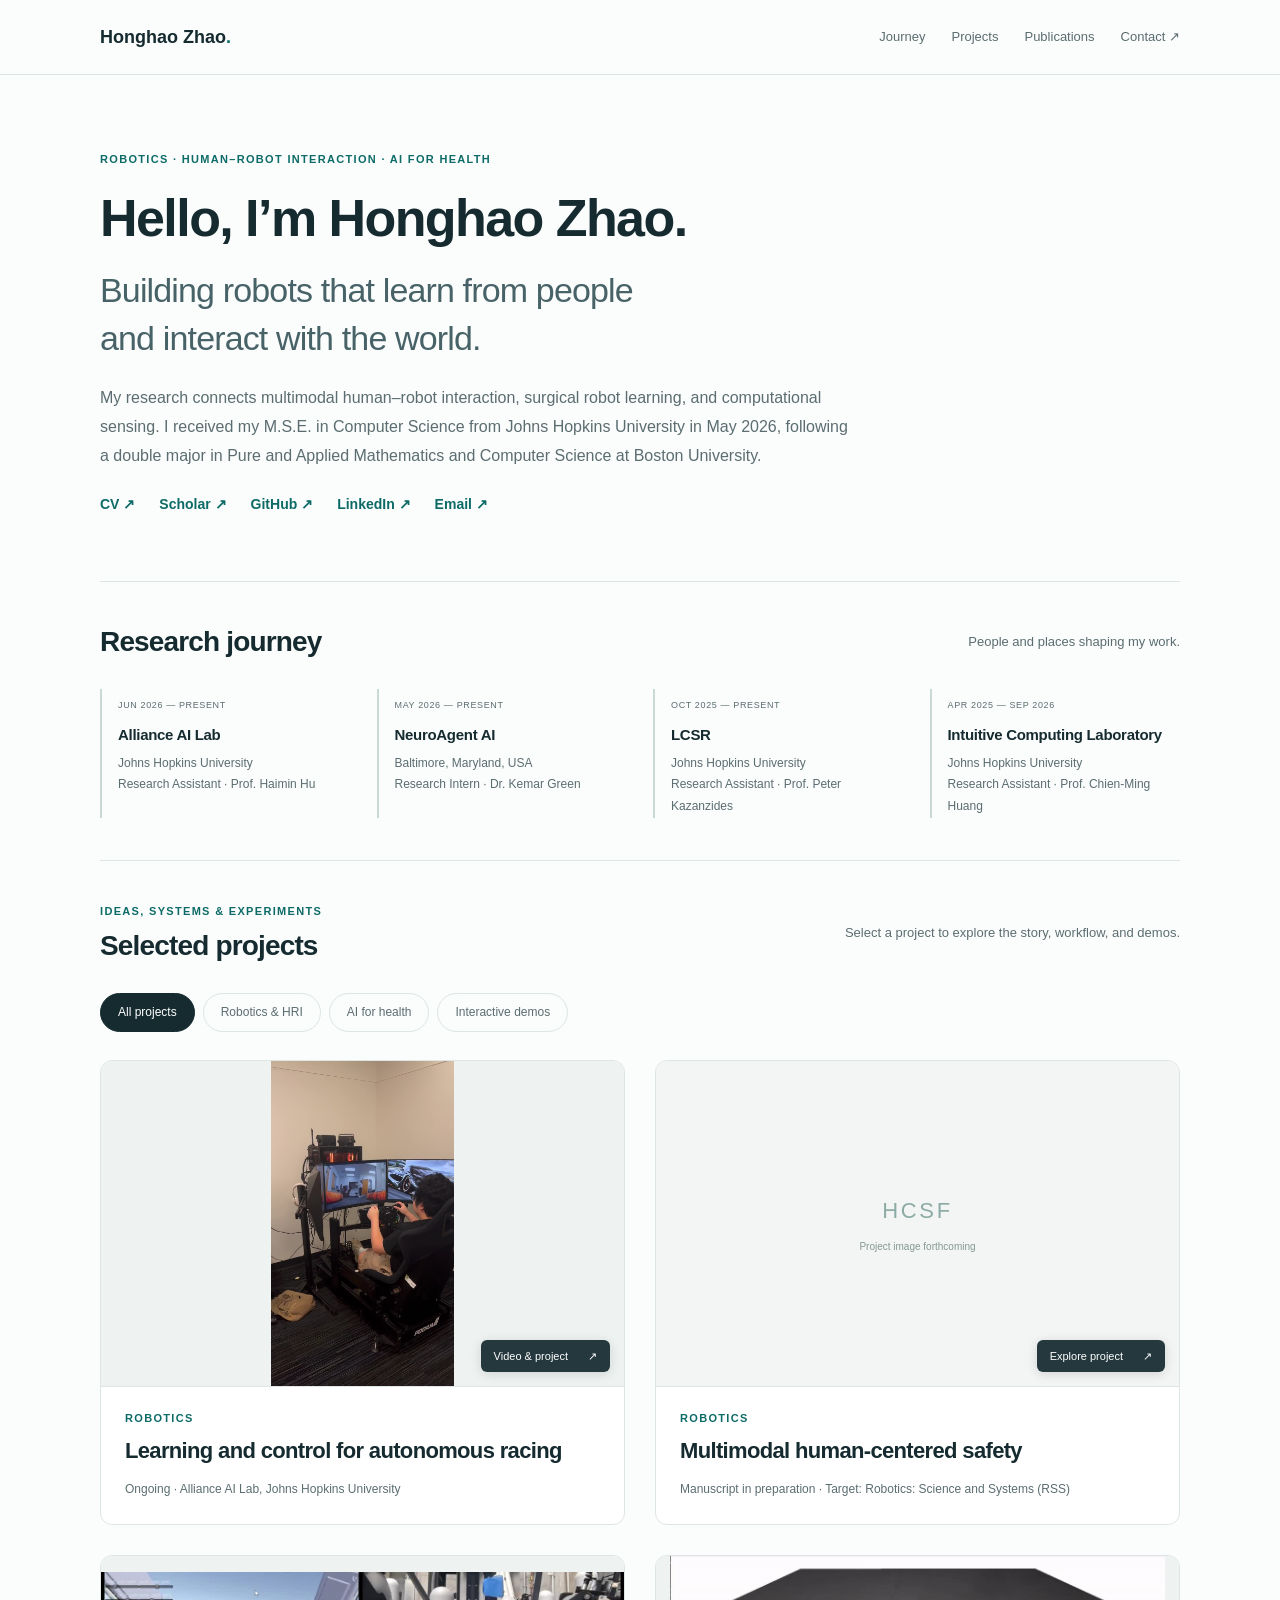
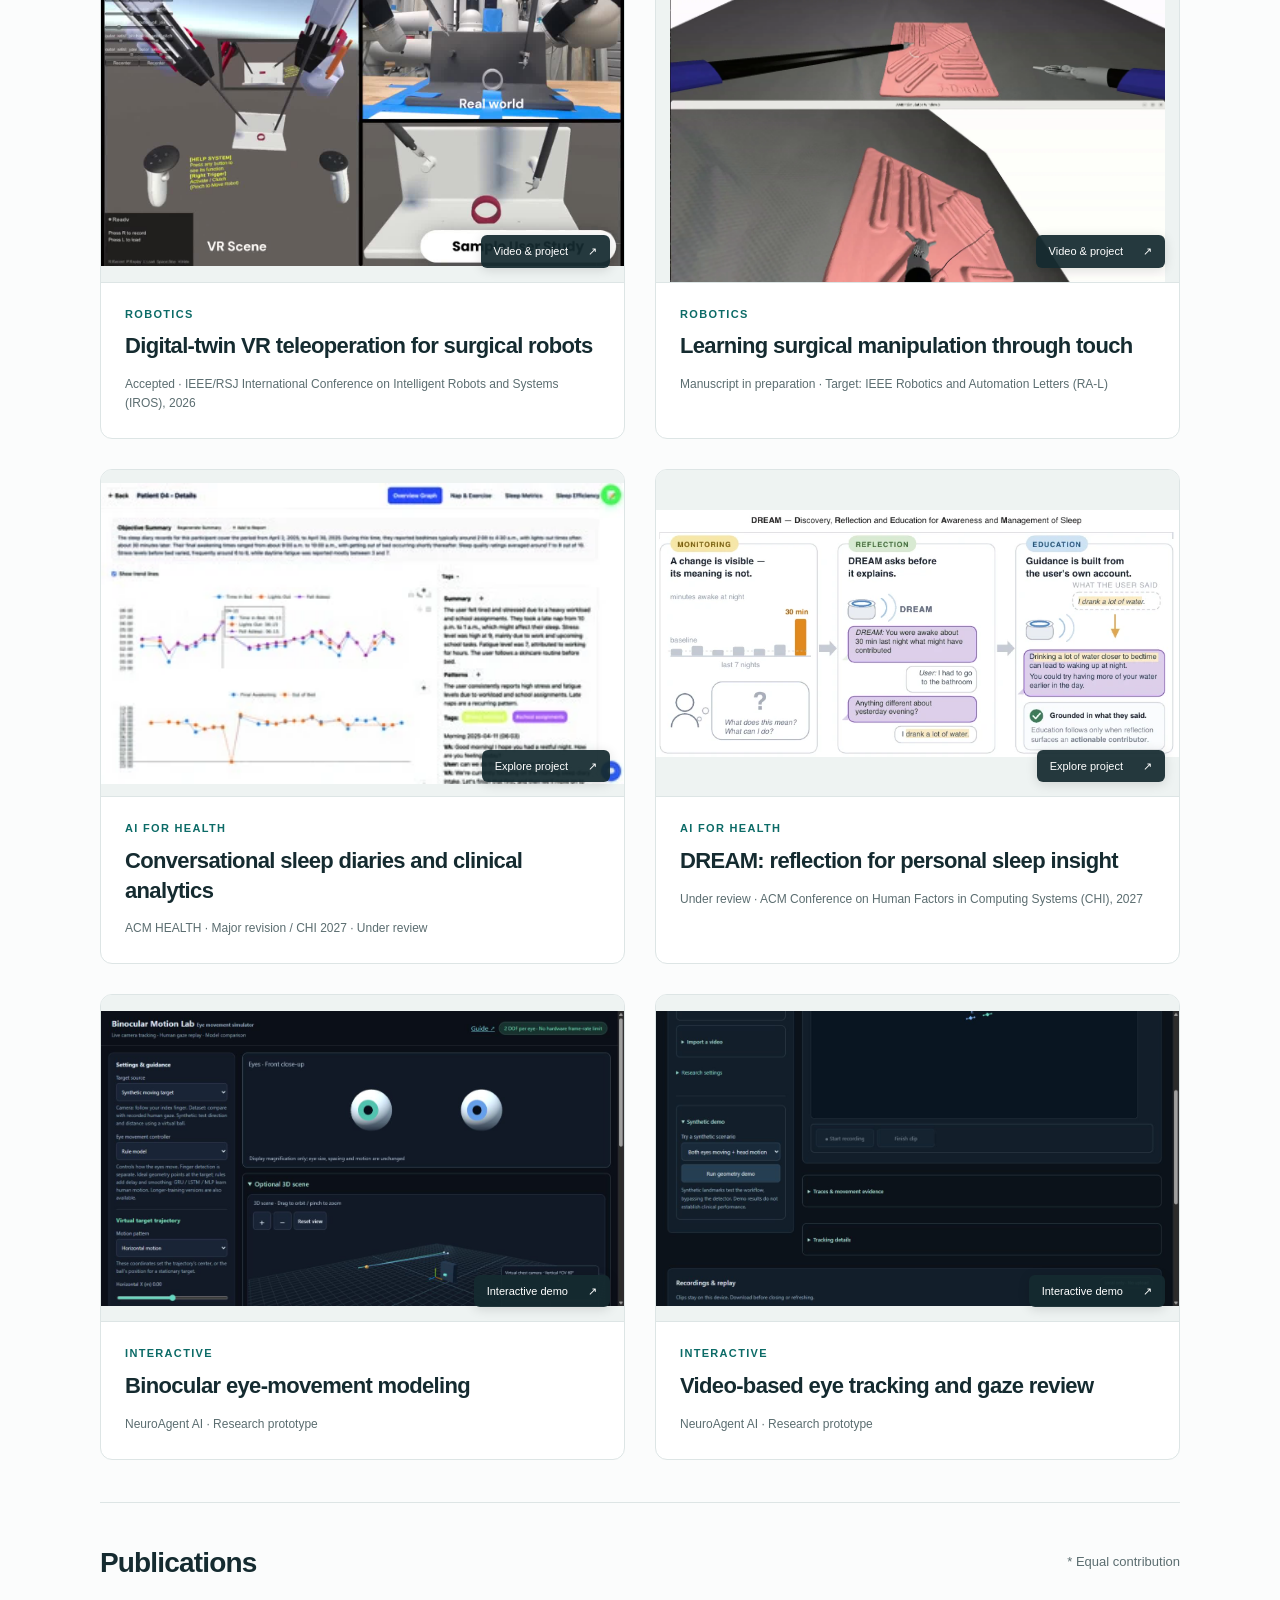
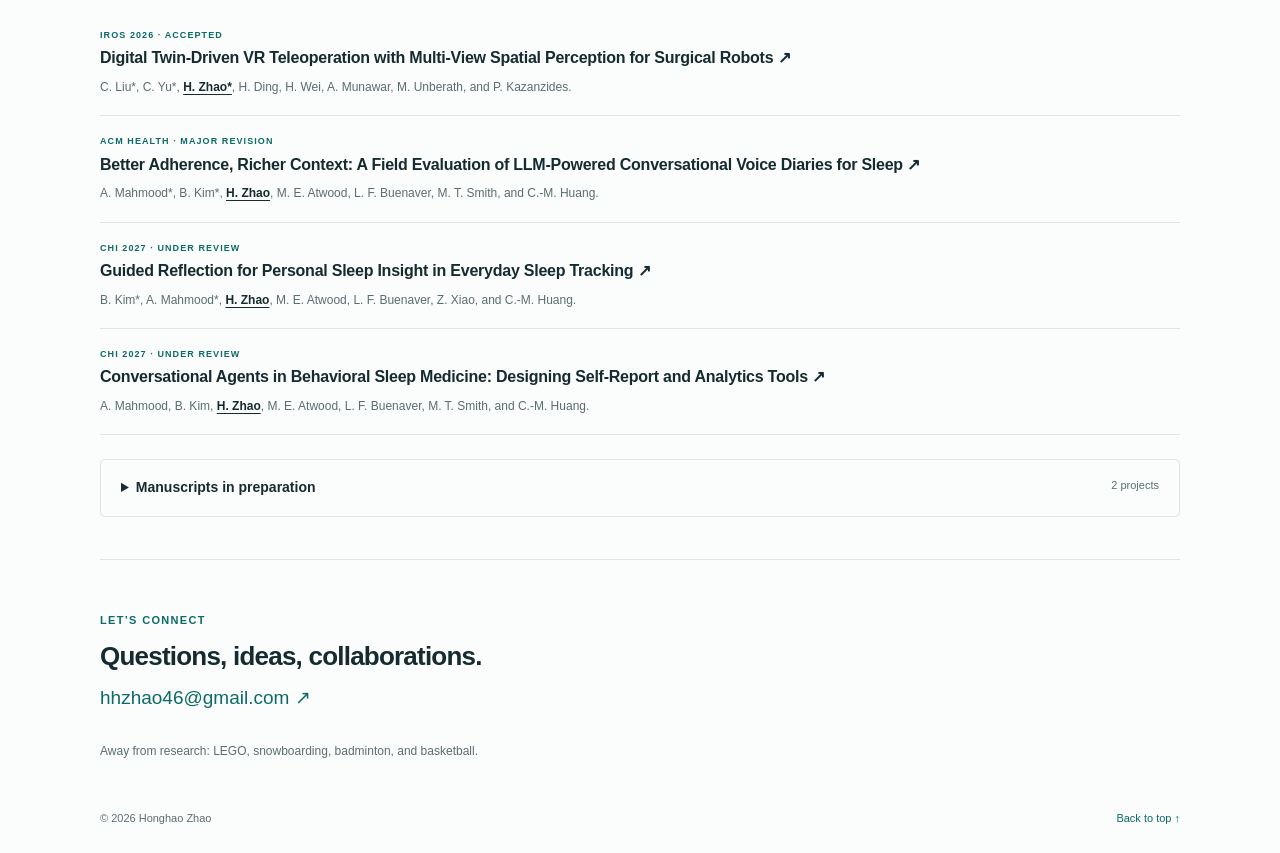
==== commit aa612a89: "Introduce image-first project gallery and individual project pages" ====
--- a/index.html
+++ b/index.html
@@ -1,8 +1,8 @@
-<!doctype html><html lang="en"><head><meta charset="utf-8"><meta name="viewport" content="width=device-width,initial-scale=1"><title>Honghao Zhao | Robotics & Human–Robot Interaction</title><meta name="description" content="Honghao Zhao’s research in human–robot interaction, surgical robotics, robot learning, and computational sensing. Explore research videos and interactive demos."><meta name="theme-color" content="#fbfcfc"><link rel="icon" href="data:image/svg+xml,%3Csvg xmlns='http://www.w3.org/2000/svg' viewBox='0 0 40 40'%3E%3Crect width='40' height='40' rx='10' fill='%230c6b67'/%3E%3Ctext x='20' y='27' text-anchor='middle' font-family='Arial' font-size='23' fill='white'%3EH%3C/text%3E%3C/svg%3E"><link rel="stylesheet" href="portfolio.css?v=20261015"></head><body><a class="skip" href="#main">Skip to content</a>
+<!doctype html><html lang="en"><head><meta charset="utf-8"><meta name="viewport" content="width=device-width,initial-scale=1"><title>Honghao Zhao | Robotics & Human–Robot Interaction</title><meta name="description" content="Honghao Zhao’s research in human–robot interaction, surgical robotics, robot learning, and computational sensing. Explore research videos and interactive demos."><meta name="theme-color" content="#fbfcfc"><link rel="icon" href="data:image/svg+xml,%3Csvg xmlns='http://www.w3.org/2000/svg' viewBox='0 0 40 40'%3E%3Crect width='40' height='40' rx='10' fill='%230c6b67'/%3E%3Ctext x='20' y='27' text-anchor='middle' font-family='Arial' font-size='23' fill='white'%3EH%3C/text%3E%3C/svg%3E"><link rel="stylesheet" href="portfolio.css?v=project-pages-1"></head><body><a class="skip" href="#main">Skip to content</a>
 <header><nav class="wrap" aria-label="Main navigation"><a class="brand" href="#home">Honghao Zhao<span aria-hidden="true">.</span></a><div><a href="#background">Journey</a><a href="#research">Projects</a><a href="#publications">Publications</a><a href="mailto:hhzhao46@gmail.com">Contact ↗</a></div></nav></header>
 <main id="main" class="wrap"><section class="intro" id="home"><p class="eyebrow">ROBOTICS · HUMAN–ROBOT INTERACTION · AI FOR HEALTH</p><h1>Hello, I’m Honghao Zhao.</h1><p class="lead">Building robots that learn from people<br class="desktop-break"> and interact with the world.</p><p class="bio">My research connects multimodal human–robot interaction, surgical robot learning, and computational sensing. I received my M.S.E. in Computer Science from Johns Hopkins University in May 2026, following a double major in Pure and Applied Mathematics and Computer Science at Boston University.</p><div class="intro-links"><a href="Honghao-Zhao-CV.pdf" target="_blank" rel="noopener">CV <span aria-hidden="true">↗</span></a><a href="https://scholar.google.com/citations?user=Fl_YVuEAAAAJ" target="_blank" rel="noopener">Scholar <span aria-hidden="true">↗</span></a><a href="https://github.com/zhh0907" target="_blank" rel="noopener">GitHub <span aria-hidden="true">↗</span></a><a href="https://www.linkedin.com/in/honghao-zhao-b22113363" target="_blank" rel="noopener">LinkedIn <span aria-hidden="true">↗</span></a><a href="mailto:hhzhao46@gmail.com">Email ↗</a></div></section>
 <section class="journey section" id="background"><div class="section-head"><h2>Research journey</h2><p>People and places shaping my work.</p></div><div class="journey-grid"><article><span class="date">JUN 2026 — PRESENT</span><h3>Alliance AI Lab</h3><p>Johns Hopkins University<br>Research Assistant · Prof. Haimin Hu</p></article><article><span class="date">MAY 2026 — PRESENT</span><h3>NeuroAgent AI</h3><p>Baltimore, Maryland, USA<br>Research Intern · Dr. Kemar Green</p></article><article><span class="date">OCT 2025 — PRESENT</span><h3>LCSR</h3><p>Johns Hopkins University<br>Research Assistant · Prof. Peter Kazanzides</p></article><article><span class="date">APR 2025 — SEP 2026</span><h3>Intuitive Computing Laboratory</h3><p>Johns Hopkins University<br>Research Assistant · Prof. Chien-Ming Huang</p></article></div></section>
-<section class="section" id="research"><div class="section-head"><div><p class="eyebrow">IDEAS, SYSTEMS & EXPERIMENTS</p><h2>Selected projects</h2></div><p>Watch the work. Try the tools.</p></div><div class="filters" role="group" aria-label="Filter projects"><button class="active" data-filter="all" aria-pressed="true">All projects</button><button data-filter="robotics" aria-pressed="false">Robotics & HRI</button><button data-filter="health" aria-pressed="false">AI for health</button><button data-filter="interactive" aria-pressed="false">Interactive demos</button></div><p class="sr-only" id="filter-status" aria-live="polite">8 projects shown</p><article class="project" id="f1tenth" data-category="robotics"><div class="project-media"><video controls muted playsinline preload="none" poster="assets/f1tenth-poster.jpg" aria-label="F1TENTH driving interface demonstration"><source src="assets/f1tenth.mp4" type="video/mp4"><a href="assets/f1tenth.mp4" target="_blank" rel="noopener">Open video <span aria-hidden="true">↗</span></a></video><p class="caption">Driving interface · recorded experiment</p></div><div class="project-copy"><p class="eyebrow">ROBOTICS</p><h3>Learning and control for autonomous racing</h3><p>With the Alliance AI Lab and collaborators at Princeton, I explore learning for dynamics and control on the F1TENTH platform. This video shows the driving interface used in our experiments.</p><div class="workflow"><p class="workflow-label">Workflow</p><ol><li>Driving input</li><li>Vehicle dynamics & control</li><li>F1TENTH experiments</li></ol></div><div class="project-links"></div><p class="status">Ongoing · Alliance AI Lab, Johns Hopkins University</p></div></article><article class="project" id="alliance" data-category="robotics"><div class="project-media"><div class="empty-media" aria-label="Media reserved for the HCSF project"><span>HCSF</span><small>Media forthcoming</small></div></div><div class="project-copy"><p class="eyebrow">ROBOTICS</p><h3>Multimodal human-centered safety</h3><p>I am extending the Human-Centered Safety Filter (HCSF) with a cognitive layer that combines vision-language models, haptic feedback, and visual and voice cues. The goal is to make safety interventions responsive to human intent and easier to understand.</p><div class="workflow"><p class="workflow-label">Proposed workflow · in development</p><ol><li>Human & scene cues</li><li>VLM cognitive layer + HCSF</li><li>Haptic, visual & voice feedback</li></ol></div><div class="project-links"><a href="https://arxiv.org/abs/2504.11717" target="_blank" rel="noopener">Foundational HCSF paper <span aria-hidden="true">↗</span></a></div><p class="status">Manuscript in preparation · Target: Robotics: Science and Systems (RSS)</p></div></article><article class="project" id="lcsr" data-category="robotics"><div class="project-media"><video controls muted playsinline preload="none" poster="assets/digital-twin-poster.jpg" aria-label="Digital-twin VR teleoperation demonstration"><source src="assets/digital-twin.mp4" type="video/mp4"><a href="assets/digital-twin.mp4" target="_blank" rel="noopener">Open video <span aria-hidden="true">↗</span></a></video><p class="caption">VR teleoperation · research demonstration</p></div><div class="project-copy"><p class="eyebrow">ROBOTICS</p><h3>Digital-twin VR teleoperation for surgical robots</h3><p>I co-developed a dVRK teleoperation system connecting ROS and Unity, markerless object tracking, and multiple views of a shared digital twin. I also contributed to VR control, user experiments, and analysis.</p><div class="workflow"><p class="workflow-label">Workflow</p><ol><li>Markerless scene tracking</li><li>ROS–Unity digital twin</li><li>Multi-view VR control</li></ol></div><details class="workflow-figure"><summary>View system workflow figure</summary><a href="assets/digital-twin.webp" target="_blank"><img src="assets/digital-twin.webp" alt="System workflow for Digital-twin VR teleoperation for surgical robots" loading="lazy"></a></details><div class="project-links"><a href="https://arxiv.org/abs/2609.25527" target="_blank" rel="noopener">Paper <span aria-hidden="true">↗</span></a></div><p class="status">Accepted · IEEE/RSJ International Conference on Intelligent Robots and Systems (IROS), 2026</p></div></article><article class="project" id="haptics" data-category="robotics"><div class="project-media"><div class="video-tabs" role="group" aria-label="Choose haptic learning video"><button class="active" data-video="simulation" aria-pressed="true">Simulation</button><button data-video="robot" aria-pressed="false">Real robot</button></div><div id="haptic-simulation"><video controls muted playsinline preload="none" poster="assets/haptics-simulation.webp" aria-label="AMBF simulation of learned surgical manipulation"><source src="assets/haptics-simulation.mp4" type="video/mp4"><a href="assets/haptics-simulation.mp4" target="_blank" rel="noopener">Open video <span aria-hidden="true">↗</span></a></video></div><div id="haptic-robot" hidden><video controls muted playsinline preload="none" poster="assets/haptics-robot.webp" aria-label="Real dVRK surgical manipulation experiment"><source src="assets/haptics-robot.mp4" type="video/mp4"><a href="assets/haptics-robot.mp4" target="_blank" rel="noopener">Open video <span aria-hidden="true">↗</span></a></video></div><p class="caption">AMBF simulation / dVRK hardware · select a video above</p></div><div class="project-copy"><p class="eyebrow">ROBOTICS</p><h3>Learning surgical manipulation through touch</h3><p>I built AMBF simulation and data-collection pipelines, added force inputs to Action Chunking with Transformers (ACT), and studied generalization to unseen task positions. Our project connects haptic demonstrations with autonomous manipulation on the dVRK.</p><div class="workflow"><p class="workflow-label">Workflow</p><ol><li>Haptic demonstrations</li><li>Force-augmented ACT</li><li>Autonomous manipulation</li></ol></div><details class="workflow-figure"><summary>View system workflow figure</summary><a href="assets/haptics-workflow.webp" target="_blank"><img src="assets/haptics-workflow.webp" alt="System workflow for Learning surgical manipulation through touch" loading="lazy"></a></details><div class="project-links"><a href="https://github.com/shreyaterala/CIS2_Haptics_Enhanced_Imitation_Learning" target="_blank" rel="noopener">Code <span aria-hidden="true">↗</span></a></div><p class="status">Manuscript in preparation · Target: IEEE Robotics and Automation Letters (RA-L)</p></div></article><article class="project" id="sleep-diaries" data-category="health"><div class="project-media"><a class="image-link" href="assets/sleep-analytics.webp" target="_blank" aria-label="Enlarge image: Clinician-facing sleep analytics interface from our research"><img src="assets/sleep-analytics.webp" alt="Clinician-facing sleep analytics interface from our research" loading="lazy"></a><p class="caption">Research interface · figure from our paper</p></div><div class="project-copy"><p class="eyebrow">HEALTH</p><h3>Conversational sleep diaries and clinical analytics</h3><p>At the Intuitive Computing Laboratory, I developed data pipelines and clinician-facing visualizations that connect sleep metrics with the conversations behind them. Our studies explore how voice diaries capture everyday context and support clinical interpretation.</p><div class="workflow"><p class="workflow-label">Workflow</p><ol><li>Voice diary conversation</li><li>Structured sleep data</li><li>Clinician analytics</li></ol></div><div class="project-links"><a href="https://arxiv.org/abs/2606.18596" target="_blank" rel="noopener">Voice diary study <span aria-hidden="true">↗</span></a><a href="https://arxiv.org/abs/2509.15378" target="_blank" rel="noopener">Design & analytics paper <span aria-hidden="true">↗</span></a></div><p class="status">ACM HEALTH · Major revision / CHI 2027 · Under review</p></div></article><article class="project" id="dream" data-category="health"><div class="project-media"><a class="image-link" href="assets/dream.webp" target="_blank" aria-label="Enlarge image: DREAM workflow: monitoring, reflection, and personalized education"><img src="assets/dream.webp" alt="DREAM workflow: monitoring, reflection, and personalized education" loading="lazy"></a><p class="caption">Monitoring → reflection → education</p></div><div class="project-copy"><p class="eyebrow">HEALTH</p><h3>DREAM: reflection for personal sleep insight</h3><p>I contributed to DREAM—Discovery, Reflection and Education for Awareness and Management of Sleep—a conversational assistant that helps people reflect on changes in their sleep and connect those changes to everyday experiences.</p><div class="workflow"><p class="workflow-label">Workflow</p><ol><li>Monitor sleep changes</li><li>Guided reflection</li><li>Personalized education</li></ol></div><div class="project-links"><a href="https://arxiv.org/abs/2610.10822" target="_blank" rel="noopener">Paper <span aria-hidden="true">↗</span></a></div><p class="status">Under review · ACM Conference on Human Factors in Computing Systems (CHI), 2027</p></div></article><article class="project" id="binocular" data-category="interactive"><div class="project-media"><button class="demo-preview" data-demo="https://zhh0907.github.io/binocular-motion-lab/" data-title="Binocular eye-movement modeling" aria-label="Launch Binocular eye-movement modeling"><img src="assets/binocular-demo.png" alt="Preview of Binocular eye-movement modeling" loading="lazy"><span>Try the interactive demo <b aria-hidden="true">↗</b></span></button><p class="caption">Live browser application · not a clinical diagnostic tool</p></div><div class="project-copy"><p class="eyebrow">INTERACTIVE</p><h3>Binocular eye-movement modeling</h3><p>At NeuroAgent AI, I build interactive eye-movement simulation and compare learned motion models with geometric baselines. Explore virtual targets, recorded gaze replay, and model behavior in the browser.</p><div class="workflow"><p class="workflow-label">Workflow</p><ol><li>Virtual targets / gaze replay</li><li>Learned & geometric models</li><li>Binocular motion comparison</li></ol></div><div class="project-links"><button class="text-button" data-demo="https://zhh0907.github.io/binocular-motion-lab/" data-title="Binocular eye-movement modeling">Try here ↗</button><a href="https://zhh0907.github.io/binocular-motion-lab/" target="_blank" rel="noopener">Open full screen <span aria-hidden="true">↗</span></a><a href="https://github.com/zhh0907/binocular-motion-lab" target="_blank" rel="noopener">Code <span aria-hidden="true">↗</span></a></div><p class="status">NeuroAgent AI · Research prototype</p></div></article><article class="project" id="gaze" data-category="interactive"><div class="project-media"><button class="demo-preview" data-demo="https://zhh0907.github.io/nihss-gaze-lab/" data-title="Video-based eye tracking and gaze review" aria-label="Launch Video-based eye tracking and gaze review"><img src="assets/gaze-demo.png" alt="Preview of Video-based eye tracking and gaze review" loading="lazy"><span>Try the interactive demo <b aria-hidden="true">↗</b></span></button><p class="caption">Live browser application · not a clinical diagnostic tool</p></div><div class="project-copy"><p class="eyebrow">INTERACTIVE</p><h3>Video-based eye tracking and gaze review</h3><p>I develop video-based eye tracking with head-pose correction, quality checks, and review tools for examiner-led gaze assessment. We are also exploring deployment and data collection in Zambia.</p><div class="workflow"><p class="workflow-label">Workflow</p><ol><li>Video input</li><li>Eye tracking & pose correction</li><li>Review & annotated export</li></ol></div><div class="project-links"><button class="text-button" data-demo="https://zhh0907.github.io/nihss-gaze-lab/" data-title="Video-based eye tracking and gaze review">Try here ↗</button><a href="https://zhh0907.github.io/nihss-gaze-lab/" target="_blank" rel="noopener">Open full screen <span aria-hidden="true">↗</span></a><a href="https://github.com/zhh0907/nihss-gaze-lab" target="_blank" rel="noopener">Code <span aria-hidden="true">↗</span></a></div><p class="status">NeuroAgent AI · Research prototype</p></div></article></section>
+<section class="section" id="research"><div class="section-head"><div><p class="eyebrow">IDEAS, SYSTEMS & EXPERIMENTS</p><h2>Selected projects</h2></div><p>Select a project to explore the story, workflow, and demos.</p></div><div class="filters" role="group" aria-label="Filter projects"><button class="active" data-filter="all" aria-pressed="true">All projects</button><button data-filter="robotics" aria-pressed="false">Robotics & HRI</button><button data-filter="health" aria-pressed="false">AI for health</button><button data-filter="interactive" aria-pressed="false">Interactive demos</button></div><p class="sr-only" id="filter-status" aria-live="polite">8 projects shown</p><div class="project-grid"><article class="project project-card" id="f1tenth" data-category="robotics"><a class="card-link" href="projects/f1tenth.html"><div class="card-cover"><img src="assets/f1tenth-poster.jpg" alt="Learning and control for autonomous racing project preview" loading="lazy"><span class="card-action">Video & project <span aria-hidden="true">↗</span></span></div><div class="card-body"><p class="eyebrow">robotics</p><h3>Learning and control for autonomous racing</h3><p class="card-status">Ongoing · Alliance AI Lab, Johns Hopkins University</p></div></a></article><article class="project project-card" id="alliance" data-category="robotics"><a class="card-link" href="projects/alliance.html"><div class="card-cover"><div class="empty-media"><span>HCSF</span><small>Project image forthcoming</small></div><span class="card-action">Explore project <span aria-hidden="true">↗</span></span></div><div class="card-body"><p class="eyebrow">robotics</p><h3>Multimodal human-centered safety</h3><p class="card-status">Manuscript in preparation · Target: Robotics: Science and Systems (RSS)</p></div></a></article><article class="project project-card" id="lcsr" data-category="robotics"><a class="card-link" href="projects/lcsr.html"><div class="card-cover"><img src="assets/digital-twin-poster.jpg" alt="Digital-twin VR teleoperation for surgical robots project preview" loading="lazy"><span class="card-action">Video & project <span aria-hidden="true">↗</span></span></div><div class="card-body"><p class="eyebrow">robotics</p><h3>Digital-twin VR teleoperation for surgical robots</h3><p class="card-status">Accepted · IEEE/RSJ International Conference on Intelligent Robots and Systems (IROS), 2026</p></div></a></article><article class="project project-card" id="haptics" data-category="robotics"><a class="card-link" href="projects/haptics.html"><div class="card-cover"><img src="assets/haptics-simulation.webp" alt="Learning surgical manipulation through touch project preview" loading="lazy"><span class="card-action">Video & project <span aria-hidden="true">↗</span></span></div><div class="card-body"><p class="eyebrow">robotics</p><h3>Learning surgical manipulation through touch</h3><p class="card-status">Manuscript in preparation · Target: IEEE Robotics and Automation Letters (RA-L)</p></div></a></article><article class="project project-card" id="sleep-diaries" data-category="health"><a class="card-link" href="projects/sleep-diaries.html"><div class="card-cover"><img src="assets/sleep-analytics.webp" alt="Conversational sleep diaries and clinical analytics project preview" loading="lazy"><span class="card-action">Explore project <span aria-hidden="true">↗</span></span></div><div class="card-body"><p class="eyebrow">AI FOR HEALTH</p><h3>Conversational sleep diaries and clinical analytics</h3><p class="card-status">ACM HEALTH · Major revision / CHI 2027 · Under review</p></div></a></article><article class="project project-card" id="dream" data-category="health"><a class="card-link" href="projects/dream.html"><div class="card-cover"><img src="assets/dream.webp" alt="DREAM: reflection for personal sleep insight project preview" loading="lazy"><span class="card-action">Explore project <span aria-hidden="true">↗</span></span></div><div class="card-body"><p class="eyebrow">AI FOR HEALTH</p><h3>DREAM: reflection for personal sleep insight</h3><p class="card-status">Under review · ACM Conference on Human Factors in Computing Systems (CHI), 2027</p></div></a></article><article class="project project-card" id="binocular" data-category="interactive"><a class="card-link" href="projects/binocular.html"><div class="card-cover"><img src="assets/binocular-demo.png" alt="Binocular eye-movement modeling project preview" loading="lazy"><span class="card-action">Interactive demo <span aria-hidden="true">↗</span></span></div><div class="card-body"><p class="eyebrow">interactive</p><h3>Binocular eye-movement modeling</h3><p class="card-status">NeuroAgent AI · Research prototype</p></div></a></article><article class="project project-card" id="gaze" data-category="interactive"><a class="card-link" href="projects/gaze.html"><div class="card-cover"><img src="assets/gaze-demo.png" alt="Video-based eye tracking and gaze review project preview" loading="lazy"><span class="card-action">Interactive demo <span aria-hidden="true">↗</span></span></div><div class="card-body"><p class="eyebrow">interactive</p><h3>Video-based eye tracking and gaze review</h3><p class="card-status">NeuroAgent AI · Research prototype</p></div></a></article></div></section>
 <section class="section publications" id="publications"><div class="section-head"><h2>Publications</h2><p>* Equal contribution</p></div><article class="publication"><p class="eyebrow">IROS 2026 · Accepted</p><h3><a href="https://arxiv.org/abs/2609.25527" target="_blank" rel="noopener">Digital Twin-Driven VR Teleoperation with Multi-View Spatial Perception for Surgical Robots <span aria-hidden="true">↗</span></a></h3><p>C. Liu*, C. Yu*, <strong>H. Zhao*</strong>, H. Ding, H. Wei, A. Munawar, M. Unberath, and P. Kazanzides.</p></article><article class="publication"><p class="eyebrow">ACM HEALTH · Major revision</p><h3><a href="https://arxiv.org/abs/2606.18596" target="_blank" rel="noopener">Better Adherence, Richer Context: A Field Evaluation of LLM-Powered Conversational Voice Diaries for Sleep <span aria-hidden="true">↗</span></a></h3><p>A. Mahmood*, B. Kim*, <strong>H. Zhao</strong>, M. E. Atwood, L. F. Buenaver, M. T. Smith, and C.-M. Huang.</p></article><article class="publication"><p class="eyebrow">CHI 2027 · Under review</p><h3><a href="https://arxiv.org/abs/2610.10822" target="_blank" rel="noopener">Guided Reflection for Personal Sleep Insight in Everyday Sleep Tracking <span aria-hidden="true">↗</span></a></h3><p>B. Kim*, A. Mahmood*, <strong>H. Zhao</strong>, M. E. Atwood, L. F. Buenaver, Z. Xiao, and C.-M. Huang.</p></article><article class="publication"><p class="eyebrow">CHI 2027 · Under review</p><h3><a href="https://arxiv.org/abs/2509.15378" target="_blank" rel="noopener">Conversational Agents in Behavioral Sleep Medicine: Designing Self-Report and Analytics Tools <span aria-hidden="true">↗</span></a></h3><p>A. Mahmood, B. Kim, <strong>H. Zhao</strong>, M. E. Atwood, L. F. Buenaver, M. T. Smith, and C.-M. Huang.</p></article><details class="in-prep"><summary>Manuscripts in preparation <span>2 projects</span></summary><article><h3>Autonomous Robotic Surgical Manipulation with Haptics-Enhanced Imitation Learning</h3><p><strong>H. Zhao</strong>, V. Kamath†, S. Terala†, and U. Tumerdem.</p><p>In preparation for submission to IEEE Robotics and Automation Letters (RA-L). † Equal second authorship.</p></article><article><h3>Multimodal Human-Centered Safety Filtering with Vision-Language Models and Haptic Feedback</h3><p><strong>H. Zhao*</strong>, N. Baek*, S. Hu, Y. Wang, B. Qu, and H. Hu.</p><p>In preparation for submission to Robotics: Science and Systems (RSS).</p></article><p class="caption">Working titles; these manuscripts have not yet been submitted.</p></details></section>
 <footer><div><p class="eyebrow">LET’S CONNECT</p><h2>Questions, ideas, collaborations.</h2><a class="email" href="mailto:hhzhao46@gmail.com">hhzhao46@gmail.com ↗</a></div><p>Away from research: LEGO, snowboarding, badminton, and basketball.</p><div class="footer-bottom"><span>© 2026 Honghao Zhao</span><a href="#home">Back to top ↑</a></div></footer></main>
-<dialog id="demo-dialog" aria-labelledby="demo-title"><div class="dialog-bar"><h2 id="demo-title">Interactive demo</h2><a id="demo-external" href="#" target="_blank" rel="noopener">Open full screen ↗</a><button id="close-demo" aria-label="Close interactive demo">Close ×</button></div><p class="demo-note">Research prototype. Camera access starts only when you choose it inside the demo. If embedded camera access is unavailable, open the full-screen version.</p><div id="demo-frame"></div></dialog><script src="portfolio.js?v=20261015"></script></body></html>+<dialog id="demo-dialog" aria-labelledby="demo-title"><div class="dialog-bar"><h2 id="demo-title">Interactive demo</h2><a id="demo-external" href="#" target="_blank" rel="noopener">Open full screen ↗</a><button id="close-demo" aria-label="Close interactive demo">Close ×</button></div><p class="demo-note">Research prototype. Camera access starts only when you choose it inside the demo. If embedded camera access is unavailable, open the full-screen version.</p><div id="demo-frame"></div></dialog><script src="portfolio.js?v=project-pages-1"></script></body></html>
--- a/portfolio.css
+++ b/portfolio.css
@@ -1,3 +1,6 @@
 :root{--bg:#fbfcfc;--ink:#152b30;--muted:#5b6d70;--line:#dde5e5;--accent:#0c6b67;--soft:#edf5f3}*{box-sizing:border-box}html{scroll-behavior:smooth;scroll-padding-top:90px}body{margin:0;background:var(--bg);color:var(--ink);font:16px/1.7 'Segoe UI',Arial,sans-serif}a{color:var(--accent);text-decoration:none;text-underline-offset:4px}a:hover{text-decoration:underline}button{font:inherit;cursor:pointer;color:inherit}button:focus-visible,a:focus-visible,summary:focus-visible{outline:3px solid #39b6a8;outline-offset:5px}h1,h2,h3,p{margin:0}h1,h2,h3{letter-spacing:-.03em}h1{font-size:clamp(34px,5vw,52px);line-height:1.2;font-weight:750}h2{font-size:28px;line-height:1.25}h3{font-size:23px;line-height:1.35}img,video{display:block;width:100%}.wrap{width:min(1080px,calc(100% - 96px));margin:auto}.skip{position:absolute;left:15px;top:-60px;z-index:99;background:white;padding:10px}.skip:focus{top:10px}header{border-bottom:1px solid var(--line);background:rgba(251,252,252,.96);position:sticky;top:0;z-index:5}nav{height:74px;display:flex;align-items:center;justify-content:space-between;gap:25px}.brand{font-weight:750;font-size:18px;color:var(--ink)}.brand span{color:var(--accent)}nav>div{display:flex;gap:26px;font-size:13px}nav a{color:var(--muted)}.intro{padding:76px 0 65px;max-width:850px}.eyebrow{font-size:11px;letter-spacing:.12em;font-weight:700;color:var(--accent);line-height:1.6;text-transform:uppercase}.intro h1{margin:18px 0}.lead{font-size:clamp(23px,3.1vw,34px);line-height:1.4;letter-spacing:-.025em;color:#486368}.bio{margin:22px 0;max-width:750px;color:var(--muted);font-size:16px;line-height:1.8}.intro-links{display:flex;gap:24px;flex-wrap:wrap;font-size:14px;font-weight:600}.section{border-top:1px solid var(--line);padding:42px 0}.section-head{display:flex;justify-content:space-between;align-items:center;gap:24px;margin-bottom:30px}.section-head p:not(.eyebrow){font-size:13px;color:var(--muted)}.section-head .eyebrow{margin-bottom:8px}.journey-grid{display:grid;grid-template-columns:repeat(4,1fr);gap:26px}.journey-grid article{border-left:2px solid #c8dad6;padding-left:16px}.journey-grid h3{font-size:15px;letter-spacing:-.02em;margin:8px 0}.journey-grid p{font-size:12px;color:var(--muted);line-height:1.8}.date{font-size:9px;letter-spacing:.07em;color:var(--muted)}.filters{display:flex;gap:8px;flex-wrap:wrap;margin:0 0 12px}.filters button{padding:8px 17px;border:1px solid var(--line);border-radius:30px;font-size:12px;background:transparent;color:var(--muted)}.filters button.active{background:var(--ink);border-color:var(--ink);color:white}.project{display:grid;grid-template-columns:370px 1fr;gap:42px;padding:36px 0;border-bottom:1px solid var(--line);align-items:start}.project:last-child{border-bottom:0;padding-bottom:8px}.project-copy .eyebrow{font-size:10px;margin-bottom:8px}.project h3{margin-bottom:13px}.project-copy>p:not(.eyebrow):not(.status){color:var(--muted);font-size:14px;line-height:1.8}.project-media{min-width:0}.project-media img{object-fit:contain;background:white;border:1px solid var(--line);border-radius:6px}.image-link{display:block}.project-media video{aspect-ratio:16/10;object-fit:contain;background:#0d1517;border-radius:6px}.project-media .caption{font-size:10px;margin:9px 0 0;color:var(--muted);line-height:1.5}.project-links{display:flex;flex-wrap:wrap;gap:9px 20px;font-size:12px;font-weight:700;margin-top:18px}.status{font-size:11px;color:var(--muted);margin-top:14px;line-height:1.6}.empty-media{height:225px;background:#f2f5f4;border:1px dashed #c7d5d2;border-radius:6px;display:flex;flex-direction:column;align-items:center;justify-content:center;gap:8px}.empty-media span{font-size:22px;letter-spacing:.12em;color:#8daba5}.empty-media small{font-size:10px;color:#859892}.video-tabs{display:flex;gap:6px;margin-bottom:8px}.video-tabs button{font-size:11px;border:1px solid var(--line);background:transparent;padding:5px 13px;border-radius:4px}.video-tabs button.active{background:var(--soft);border-color:#a3c4bc;color:var(--accent)}[hidden]{display:none!important}.demo-preview{border:0;padding:0;width:100%;display:block;text-align:left;background:var(--soft);border-radius:6px;overflow:hidden}.demo-preview img{height:220px;object-fit:cover;object-position:top;border-bottom-left-radius:0;border-bottom-right-radius:0}.demo-preview>span{display:flex;align-items:center;justify-content:space-between;padding:12px 14px;font-size:12px;font-weight:600;color:var(--accent)}.demo-preview:hover>span{background:#dcece7}.text-button{border:0;background:none;padding:0;color:var(--accent);font-weight:700;font-size:12px}.text-button:hover{text-decoration:underline}.workflow{margin-top:18px}.workflow-label{font-size:9px!important;letter-spacing:.1em;text-transform:uppercase;color:var(--muted);font-weight:700;margin-bottom:7px!important}.workflow ol{list-style:none;display:flex;gap:15px;align-items:stretch;padding:0;margin:0}.workflow li{flex:1;position:relative;padding:8px;background:var(--soft);font-size:10px;line-height:1.5;border-radius:4px;color:#365b54}.workflow li:not(:last-child):after{content:'→';position:absolute;right:-12px;top:50%;transform:translateY(-50%);color:#86a39c}.workflow-figure{font-size:11px;margin-top:10px;color:var(--accent)}summary{cursor:pointer}.workflow-figure img{margin-top:8px;background:white;padding:8px;border:1px solid var(--line);max-height:400px;object-fit:contain}.publication{padding:18px 0;border-bottom:1px solid var(--line)}.publication h3{font-size:16px;margin:5px 0 8px;letter-spacing:-.015em}.publication h3 a{color:var(--ink)}.publication>p:not(.eyebrow){font-size:12px;color:var(--muted);line-height:1.7}.publication .eyebrow{font-size:9px}.publication strong{color:var(--ink);text-decoration:underline;text-underline-offset:3px}.in-prep{margin-top:24px;border:1px solid var(--line);padding:16px 20px;border-radius:5px}.in-prep summary{font-size:14px;font-weight:600}.in-prep summary span{font-weight:400;font-size:11px;color:var(--muted);float:right}.in-prep article{padding-top:20px}.in-prep h3{font-size:14px;letter-spacing:0}.in-prep p{font-size:12px;color:var(--muted);margin-top:5px}.in-prep .caption{margin-top:20px;font-size:11px}footer{padding:52px 0 25px;border-top:1px solid var(--line)}footer h2{margin:10px 0;font-size:26px}.email{font-size:19px}footer>p{font-size:12px;color:var(--muted);margin-top:26px}.footer-bottom{display:flex;justify-content:space-between;margin-top:48px;font-size:11px;color:var(--muted)}dialog{padding:0;border:1px solid var(--line);border-radius:10px;width:min(1400px,96vw);max-width:none;height:92dvh;max-height:95dvh;background:var(--bg);color:var(--ink)}dialog::backdrop{background:#122c37b8;backdrop-filter:blur(4px)}.dialog-bar{display:flex;gap:18px;align-items:center;padding:15px 20px;border-bottom:1px solid var(--line)}.dialog-bar h2{font-size:17px;flex:1}.dialog-bar a,.dialog-bar button{font-size:12px}.dialog-bar button{background:var(--ink);color:white;border:0;border-radius:4px;padding:7px 12px}.demo-note{font-size:11px;padding:9px 20px;background:var(--soft);color:var(--muted)}#demo-frame{height:calc(100% - 110px)}#demo-frame iframe{border:0;width:100%;height:100%;background:white}.sr-only{position:absolute;width:1px;height:1px;margin:-1px;clip:rect(0,0,0,0);overflow:hidden;white-space:nowrap}
 @media(min-width:950px){#f1tenth video{height:310px;aspect-ratio:auto;object-fit:contain}}@media(max-width:900px){.wrap{width:calc(100% - 56px)}.project{grid-template-columns:320px 1fr;gap:28px}.journey-grid{grid-template-columns:1fr 1fr;gap:25px}.project h3{font-size:21px}.intro{padding:55px 0}}@media(max-width:700px){.wrap{width:calc(100% - 36px)}nav{height:auto;min-height:64px;flex-wrap:wrap;gap:6px;padding-top:12px;padding-bottom:12px}nav>div{gap:18px;font-size:11px}.brand{font-size:16px}.intro{padding:38px 0}.intro .eyebrow{font-size:9px}.intro h1{font-size:34px}.lead{font-size:25px}.desktop-break{display:none}.bio{font-size:14px}.intro-links{gap:12px 20px;font-size:12px}.section{padding:30px 0}.section-head{align-items:flex-start;flex-direction:column;gap:9px;margin-bottom:22px}h2{font-size:24px}.journey-grid{gap:22px 15px}.journey-grid article{padding-left:10px}.journey-grid h3{font-size:14px}.journey-grid p{font-size:11px}.date{font-size:8px}.project{grid-template-columns:1fr;gap:20px;padding:27px 0}.project-media{max-width:100%}.project-media video{max-height:330px}.project-copy .eyebrow{font-size:9px}.project-copy>p:not(.eyebrow):not(.status){font-size:14px}.workflow li{font-size:11px}.filters button{padding:7px 11px;font-size:11px}.dialog-bar{padding:10px;gap:10px;flex-wrap:wrap}.dialog-bar h2{font-size:14px;min-width:55%}.demo-note{font-size:10px;padding:7px 10px}.in-prep{padding:13px}.in-prep summary{font-size:12px}footer h2{font-size:23px}.email{font-size:17px}}
 @media(prefers-reduced-motion:reduce){html{scroll-behavior:auto}*{animation:none!important;transition:none!important}}
+/* Image-first project gallery and dedicated project pages */
+.project-grid{display:grid;grid-template-columns:repeat(2,minmax(0,1fr));gap:30px;margin-top:28px}.project.project-card{display:block;border:1px solid var(--line);border-radius:12px;overflow:hidden;padding:0;background:white;transition:transform .2s,border-color .2s,box-shadow .2s}.project-card:hover{transform:translateY(-4px);border-color:#9bbeb7;box-shadow:0 14px 35px #183b3410}.card-link{display:block;height:100%;color:inherit}.card-link:hover{text-decoration:none}.card-cover{position:relative;aspect-ratio:16/10;overflow:hidden;background:#eef3f2;border-bottom:1px solid var(--line)}.card-cover>img{width:100%;height:100%;object-fit:contain;transition:transform .35s}.project-card:hover .card-cover>img{transform:scale(1.035)}.card-cover .empty-media{height:100%;border:0;border-radius:0}.card-action{position:absolute;bottom:14px;right:14px;display:flex;align-items:center;gap:20px;padding:7px 13px;border-radius:6px;background:#152b30ed;color:white;font-size:11px;box-shadow:0 2px 12px #0002}.card-body{padding:23px 24px 25px}.card-body h3{font-size:22px;margin:8px 0 14px}.card-status{font-size:12px;color:var(--muted);line-height:1.6}.detail-wrap{max-width:940px}.back-link{display:inline-block;margin:35px 0 26px;font-size:13px}.detail-hero{padding:0 0 32px;border-bottom:1px solid var(--line)}.detail-hero h1{font-size:clamp(32px,4.4vw,48px);max-width:880px;margin-top:14px;line-height:1.16}.detail-hero .status{font-size:13px;margin-top:20px}.detail-overview{padding:32px 0}.detail-overview>h2{font-size:23px;margin-bottom:14px}.detail-overview>p{font-size:17px;color:var(--muted);max-width:850px;line-height:1.85}.detail-overview .workflow{margin-top:30px}.detail-overview .workflow-label{font-size:11px!important;margin-bottom:12px!important}.detail-overview .workflow li{font-size:13px;padding:18px}.detail-overview .workflow-figure{margin-top:28px}.detail-overview .workflow-figure h3{font-size:18px}.detail-overview .workflow-figure img{max-height:none;margin-top:16px;border-radius:8px;padding:18px}.detail-overview .project-links{font-size:14px;margin-top:24px}.detail-overview .text-button{font-size:14px}.detail-demonstration{border-top:1px solid var(--line);padding:30px 0}.detail-demonstration h2{font-size:23px}.detail-demonstration video{aspect-ratio:16/9;max-height:650px}.detail-demonstration .video-tabs button{font-size:14px;padding:8px 20px}.detail-demonstration .demo-preview img{height:auto;max-height:550px;object-fit:contain}.detail-demonstration .demo-preview>span{font-size:15px;padding:18px}.detail-demonstration .caption{font-size:12px}.project-pagination{height:auto;align-items:start;padding:30px 0 50px;border-top:1px solid var(--line);font-size:13px}.project-pagination>a:last-child{text-align:right;max-width:60%}.project-pagination span{display:block;font-size:12px;color:var(--muted);margin-top:5px}
+@media(max-width:700px){.project-grid{grid-template-columns:1fr;gap:22px}.card-body{padding:20px}.card-body h3{font-size:22px}.detail-overview>p{font-size:15px}.detail-overview .workflow ol{flex-direction:column;gap:16px}.detail-overview .workflow li:not(:last-child):after{content:'↓';right:50%;top:auto;bottom:-20px;transform:none}.detail-hero{padding-bottom:25px}.detail-demonstration video{max-height:none}.project-pagination{flex-wrap:nowrap}.detail-overview .workflow-figure img{padding:5px}}
